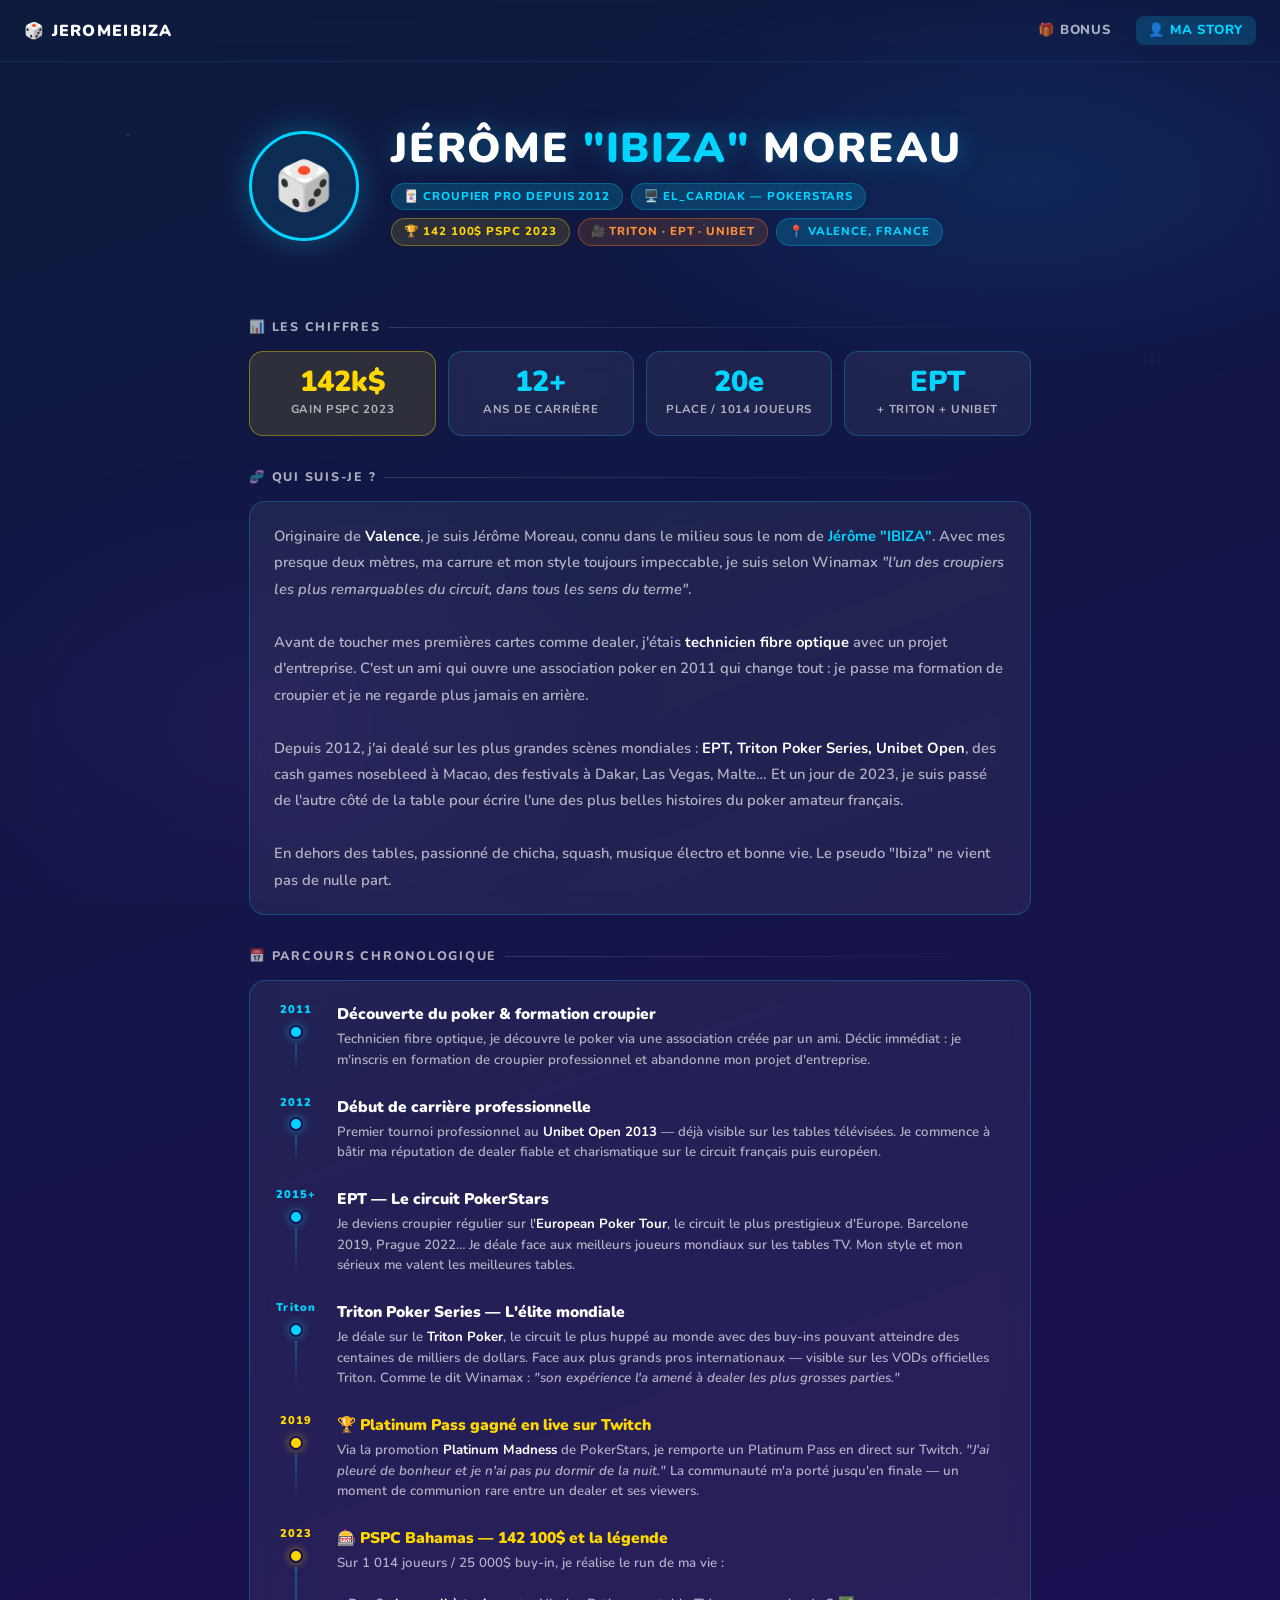
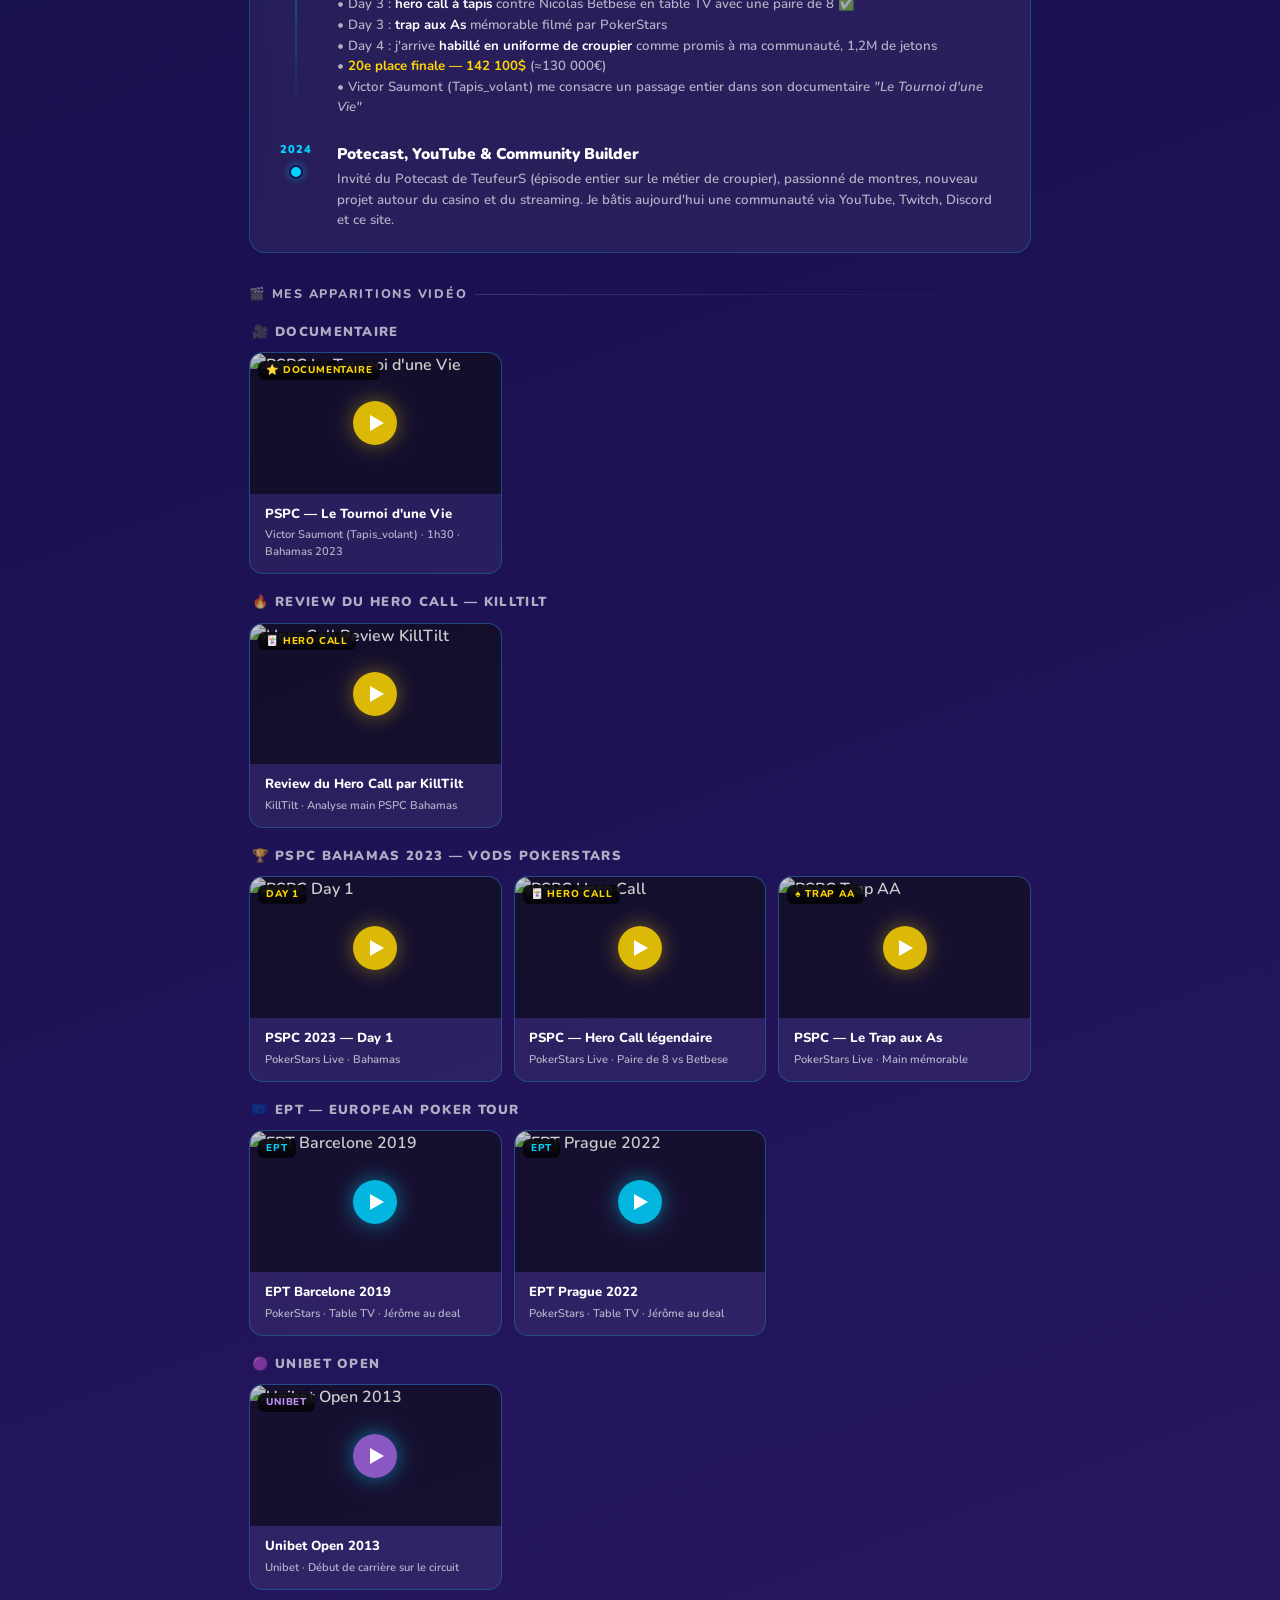
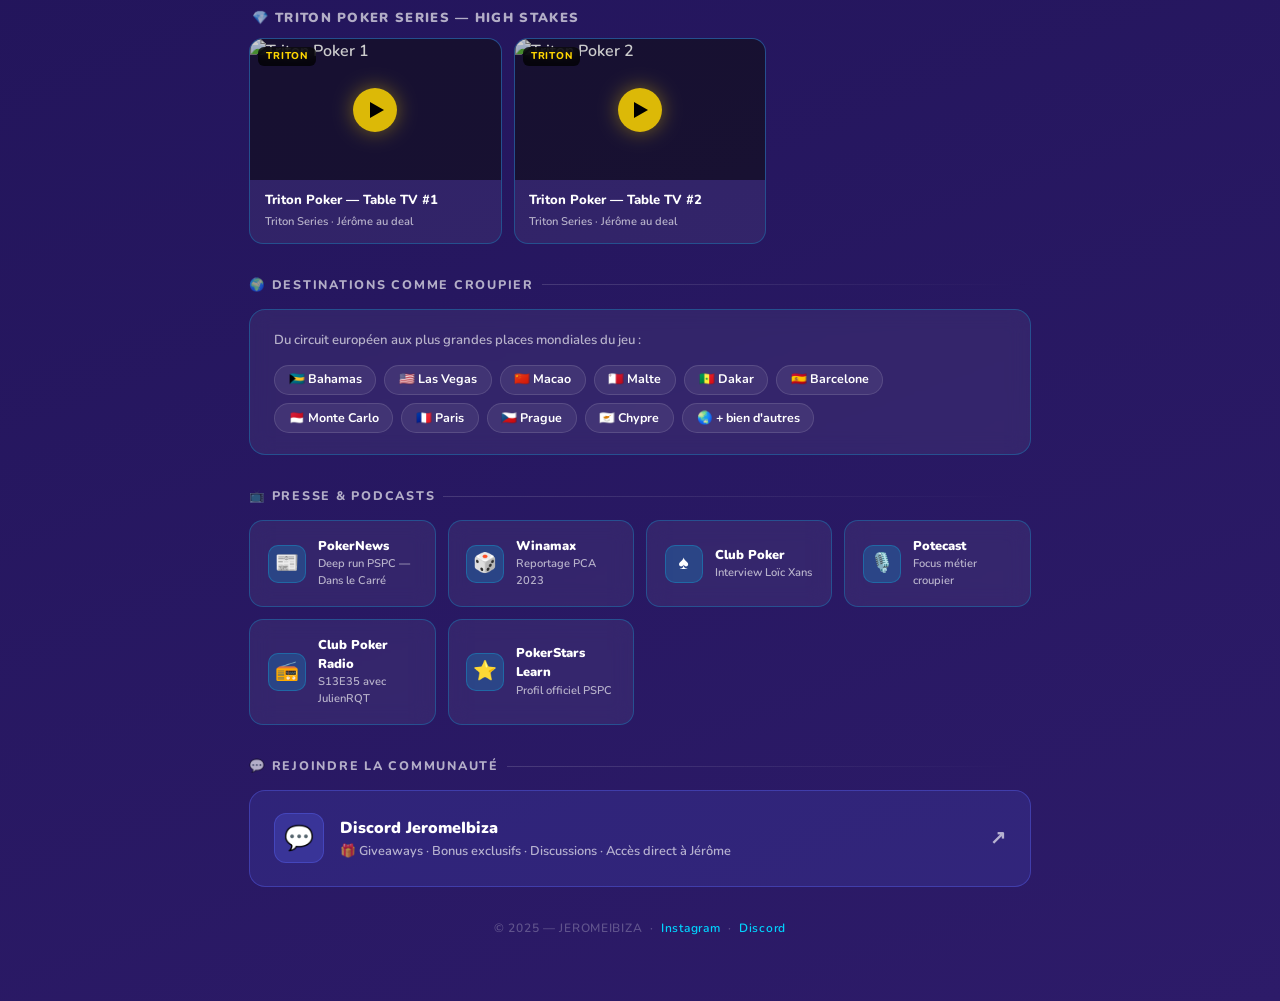
==== about.html @ 017e9a59 "Add files via upload" ====
<!DOCTYPE html>
<html lang="fr">
<head>
<meta charset="UTF-8">
<meta name="viewport" content="width=device-width, initial-scale=1.0">
<meta name="description" content="Jérôme Ibiza — Croupier professionnel, joueur de poker, figure du circuit européen.">
<title>Jérôme IBIZA — Ma Story</title>
<link rel="preconnect" href="https://fonts.googleapis.com">
<link href="https://fonts.googleapis.com/css2?family=Nunito:wght@400;600;700;800;900&display=swap" rel="stylesheet">
<style>
  :root {
    --cyan: #00D4FF;
    --bg-top: #0D1B3E;
    --bg-mid: #1A1050;
    --bg-bot: #2D1B69;
    --card-bg: rgba(255,255,255,0.06);
    --card-border: rgba(0,212,255,0.25);
    --card-hover: rgba(255,255,255,0.1);
    --text: #FFFFFF;
    --text-muted: rgba(255,255,255,0.65);
    --btn-cyan: #00C8F0;
    --badge-bg: rgba(0,212,255,0.18);
    --gold: #FFD700;
    --gold-dim: rgba(255,215,0,0.12);
    --orange: rgba(249,115,22,0.15);
    --orange-border: rgba(249,115,22,0.4);
    --orange-text: #FB923C;
  }

  * { margin: 0; padding: 0; box-sizing: border-box; }
  html { scroll-behavior: smooth; }

  body {
    background: linear-gradient(160deg, var(--bg-top) 0%, var(--bg-mid) 40%, var(--bg-bot) 100%);
    min-height: 100vh;
    color: var(--text);
    font-family: 'Nunito', sans-serif;
    font-weight: 600;
    line-height: 1.5;
    overflow-x: hidden;
  }

  body::before {
    content: '';
    position: fixed; inset: 0;
    background-image:
      radial-gradient(1px 1px at 10% 15%, rgba(255,255,255,0.5) 0%, transparent 100%),
      radial-gradient(1px 1px at 30% 60%, rgba(255,255,255,0.3) 0%, transparent 100%),
      radial-gradient(1px 1px at 55% 25%, rgba(255,255,255,0.4) 0%, transparent 100%),
      radial-gradient(1px 1px at 75% 80%, rgba(255,255,255,0.3) 0%, transparent 100%),
      radial-gradient(1px 1px at 90% 40%, rgba(255,255,255,0.5) 0%, transparent 100%);
    pointer-events: none; z-index: 0;
  }

  body::after {
    content: '';
    position: fixed; inset: 0;
    background:
      radial-gradient(ellipse 60% 40% at 80% 20%, rgba(0,150,255,0.12) 0%, transparent 60%),
      radial-gradient(ellipse 50% 50% at 20% 80%, rgba(120,60,200,0.1) 0%, transparent 60%);
    pointer-events: none; z-index: 0;
  }

  /* NAV */
  .nav {
    position: relative; z-index: 10;
    display: flex; align-items: center; justify-content: space-between;
    padding: 1rem 1.5rem;
    border-bottom: 1px solid rgba(0,212,255,0.1);
    backdrop-filter: blur(10px);
  }
  .nav-logo { font-size:1rem; font-weight:900; letter-spacing:0.08em; color:#fff; text-decoration:none; text-transform:uppercase; }
  .nav-links { display:flex; gap:0.75rem; }
  .nav-link { font-size:0.82rem; font-weight:800; color:var(--text-muted); text-decoration:none; letter-spacing:0.06em; text-transform:uppercase; padding:0.3rem 0.8rem; border-radius:8px; transition:color 0.2s, background 0.2s; }
  .nav-link:hover, .nav-link.active { color:var(--cyan); background:var(--badge-bg); }

  .wrap {
    position: relative; z-index: 1;
    max-width: 820px; margin: 0 auto;
    padding: 2rem 1.2rem 4rem;
  }

  /* HERO */
  .hero {
    display: flex; align-items: center; gap: 2rem;
    padding: 2rem 0 2.5rem;
    animation: fadeDown 0.7s ease both;
  }
  @media (max-width: 560px) { .hero { flex-direction: column; text-align: center; } }

  .hero-avatar {
    width: 110px; height: 110px; border-radius: 50%;
    border: 3px solid var(--cyan);
    background: rgba(0,212,255,0.1);
    box-shadow: 0 0 32px rgba(0,212,255,0.3);
    display: flex; align-items: center; justify-content: center;
    font-size: 3rem; flex-shrink: 0; overflow: hidden;
  }
  .hero-avatar img { width:100%; height:100%; object-fit:cover; border-radius:50%; }
  .hero-name { font-size: clamp(1.8rem, 5vw, 2.6rem); font-weight:900; letter-spacing:0.04em; text-transform:uppercase; color:#fff; text-shadow:0 0 24px rgba(0,212,255,0.35); line-height:1.1; }
  .hero-name span { color: var(--cyan); }
  .hero-tags { display:flex; flex-wrap:wrap; gap:0.5rem; margin-top:0.7rem; }
  @media (max-width: 560px) { .hero-tags { justify-content: center; } }

  .tag { background:var(--badge-bg); border:1px solid var(--card-border); border-radius:999px; padding:0.25rem 0.75rem; font-size:0.72rem; font-weight:800; color:var(--cyan); letter-spacing:0.08em; text-transform:uppercase; }
  .tag.gold { background:var(--gold-dim); border-color:rgba(255,215,0,0.35); color:var(--gold); }
  .tag.orange { background:var(--orange); border-color:var(--orange-border); color:var(--orange-text); }

  /* SECTION LABEL */
  .section-label {
    display: flex; align-items: center; gap: 0.5rem;
    font-size:0.78rem; font-weight:800; letter-spacing:0.14em; text-transform:uppercase;
    color:var(--text-muted); margin: 2rem 0 0.9rem;
  }
  .section-label::after { content:''; flex:1; height:1px; background:linear-gradient(90deg, rgba(255,255,255,0.15), transparent); }

  /* CARD */
  .card {
    background: var(--card-bg); border: 1px solid var(--card-border); border-radius: 16px;
    padding: 1.3rem 1.5rem; margin-bottom: 0.75rem;
    backdrop-filter: blur(10px); position: relative; overflow: hidden;
    animation: fadeUp 0.5s ease both;
  }
  .card.gold-card { background:var(--gold-dim); border-color:rgba(255,215,0,0.4); box-shadow:0 0 40px rgba(255,215,0,0.06); }
  .card.gold-card::before { content:''; position:absolute; top:0; left:0; right:0; height:2px; background:linear-gradient(90deg, transparent, var(--gold), transparent); }

  /* STAT GRID */
  .stat-grid { display:grid; grid-template-columns:repeat(auto-fit, minmax(140px, 1fr)); gap:0.75rem; margin-bottom:0.75rem; }
  .stat-box { background:var(--card-bg); border:1px solid var(--card-border); border-radius:14px; padding:1rem; text-align:center; backdrop-filter:blur(10px); animation:fadeUp 0.5s ease both; }
  .stat-box.gold { background:var(--gold-dim); border-color:rgba(255,215,0,0.4); }
  .stat-num { font-size:1.8rem; font-weight:900; color:var(--cyan); line-height:1; margin-bottom:0.3rem; }
  .stat-box.gold .stat-num { color:var(--gold); }
  .stat-label { font-size:0.72rem; color:var(--text-muted); font-weight:700; letter-spacing:0.06em; text-transform:uppercase; }

  /* TIMELINE */
  .timeline { display:flex; flex-direction:column; gap:0; }
  .tl-item { display:flex; gap:1.2rem; padding-bottom:1.5rem; position:relative; }
  .tl-item:last-child { padding-bottom:0; }
  .tl-left { display:flex; flex-direction:column; align-items:center; width:44px; flex-shrink:0; }
  .tl-dot { width:14px; height:14px; border-radius:50%; background:var(--cyan); border:2px solid var(--bg-mid); box-shadow:0 0 8px rgba(0,212,255,0.5); flex-shrink:0; margin-top:4px; }
  .tl-dot.gold { background:var(--gold); box-shadow:0 0 8px rgba(255,215,0,0.5); }
  .tl-line { flex:1; width:2px; background:linear-gradient(to bottom, rgba(0,212,255,0.3), transparent); margin-top:4px; }
  .tl-year { font-size:0.7rem; font-weight:900; color:var(--cyan); letter-spacing:0.1em; white-space:nowrap; margin-bottom:2px; text-align:center; width:44px; }
  .tl-year.gold { color:var(--gold); }
  .tl-content { flex:1; }
  .tl-title { font-size:0.97rem; font-weight:900; color:#fff; margin-bottom:0.25rem; }
  .tl-desc { font-size:0.83rem; color:var(--text-muted); font-weight:600; line-height:1.55; }

  /* VIDEO GRID */
  .video-section { margin-bottom: 2rem; }

  .video-category-title {
    font-size: 0.82rem; font-weight: 900; color: var(--text-muted);
    letter-spacing: 0.1em; text-transform: uppercase;
    margin: 1.2rem 0 0.6rem; padding-left: 0.2rem;
  }

  .video-grid { display:grid; grid-template-columns: repeat(auto-fill, minmax(240px, 1fr)); gap:0.75rem; }

  .video-card {
    background: var(--card-bg); border: 1px solid var(--card-border); border-radius: 14px;
    overflow: hidden; text-decoration: none; color: inherit;
    transition: transform 0.15s, box-shadow 0.2s, background 0.2s;
    display: block;
  }
  .video-card:hover { transform:translateY(-3px); box-shadow:0 8px 28px rgba(0,0,0,0.35); background:var(--card-hover); }

  .video-thumb {
    width: 100%; aspect-ratio: 16/9;
    background: rgba(0,0,0,0.4);
    position: relative; overflow: hidden;
  }
  .video-thumb img { width:100%; height:100%; object-fit:cover; display:block; transition: opacity 0.2s; }
  .video-card:hover .video-thumb img { opacity: 0.85; }

  .play-overlay {
    position: absolute; inset: 0;
    display: flex; align-items: center; justify-content: center;
    background: rgba(0,0,0,0.2);
    transition: background 0.2s;
  }
  .video-card:hover .play-overlay { background: rgba(0,0,0,0.1); }

  .play-btn {
    width: 44px; height: 44px; border-radius: 50%;
    background: rgba(0,212,255,0.85);
    display: flex; align-items: center; justify-content: center;
    box-shadow: 0 0 20px rgba(0,212,255,0.5);
    transition: transform 0.15s, background 0.2s;
  }
  .play-btn.gold-play { background: rgba(255,215,0,0.85); box-shadow: 0 0 20px rgba(255,215,0,0.4); }
  .video-card:hover .play-btn { transform: scale(1.1); }

  .play-triangle {
    width: 0; height: 0;
    border-top: 8px solid transparent;
    border-bottom: 8px solid transparent;
    border-left: 14px solid #fff;
    margin-left: 3px;
  }

  .video-badge {
    position: absolute; top: 8px; left: 8px;
    background: rgba(0,0,0,0.75); border-radius: 6px;
    padding: 2px 8px; font-size: 0.62rem; font-weight: 800;
    letter-spacing: 0.08em; text-transform: uppercase; color: var(--cyan);
    backdrop-filter: blur(4px);
  }
  .video-badge.gold { color: var(--gold); }
  .video-badge.orange { color: var(--orange-text); }

  .video-info { padding: 0.75rem 0.9rem; }
  .video-title { font-size: 0.82rem; font-weight: 800; color: #fff; line-height: 1.35; margin-bottom: 0.25rem; }
  .video-meta { font-size: 0.7rem; color: var(--text-muted); font-weight: 600; }

  /* DESTINATIONS */
  .destinations { display:flex; flex-wrap:wrap; gap:0.5rem; }
  .dest-pill { background:rgba(255,255,255,0.07); border:1px solid rgba(255,255,255,0.12); border-radius:999px; padding:0.3rem 0.85rem; font-size:0.78rem; font-weight:700; color:#fff; }

  /* MEDIA LINKS */
  .media-grid { display:grid; grid-template-columns:repeat(auto-fit, minmax(180px, 1fr)); gap:0.75rem; }
  .media-card { background:var(--card-bg); border:1px solid var(--card-border); border-radius:14px; padding:1rem 1.1rem; text-decoration:none; color:inherit; display:flex; align-items:center; gap:0.75rem; transition:background 0.2s, transform 0.15s; backdrop-filter:blur(10px); }
  .media-card:hover { background:var(--card-hover); transform:translateY(-2px); }
  .media-icon { width:38px; height:38px; border-radius:10px; background:var(--badge-bg); border:1px solid var(--card-border); display:flex; align-items:center; justify-content:center; font-size:1.2rem; flex-shrink:0; }
  .media-label { font-size:0.8rem; font-weight:900; color:#fff; }
  .media-sub { font-size:0.7rem; color:var(--text-muted); font-weight:600; }

  /* DISCORD CTA */
  .cta-discord { background:rgba(88,101,242,0.15); border:1px solid rgba(88,101,242,0.4); border-radius:16px; padding:1.4rem 1.5rem; display:flex; align-items:center; gap:1rem; text-decoration:none; color:inherit; transition:background 0.2s, transform 0.15s; margin-bottom:0.75rem; }
  .cta-discord:hover { background:rgba(88,101,242,0.22); transform:translateY(-2px); }
  .disc-icon { width:50px; height:50px; background:rgba(88,101,242,0.25); border:1px solid rgba(88,101,242,0.4); border-radius:12px; display:flex; align-items:center; justify-content:center; font-size:1.5rem; flex-shrink:0; }
  .disc-title { font-size:1rem; font-weight:900; color:#fff; margin-bottom:2px; }
  .disc-sub { font-size:0.8rem; color:var(--text-muted); font-weight:600; }
  .arrow { margin-left:auto; color:var(--text-muted); font-size:1.2rem; }

  .footer { text-align:center; margin-top:2rem; font-size:0.75rem; color:rgba(255,255,255,0.25); font-weight:600; letter-spacing:0.06em; }
  .footer a { color:var(--cyan); text-decoration:none; }

  @keyframes fadeDown { from { opacity:0; transform:translateY(-16px); } to { opacity:1; transform:translateY(0); } }
  @keyframes fadeUp { from { opacity:0; transform:translateY(16px); } to { opacity:1; transform:translateY(0); } }
</style>
</head>
<body>

<nav class="nav">
  <a href="index.html" class="nav-logo">🎲 JeromeIbiza</a>
  <div class="nav-links">
    <a href="index.html" class="nav-link">🎁 Bonus</a>
    <a href="about.html" class="nav-link active">👤 Ma Story</a>
  </div>
</nav>

<div class="wrap">

  <!-- HERO -->
  <div class="hero">
    <div class="hero-avatar">🎲</div>
    <div>
      <div class="hero-name">Jérôme <span>"IBIZA"</span> Moreau</div>
      <div class="hero-tags">
        <span class="tag">🃏 Croupier pro depuis 2012</span>
        <span class="tag">🖥️ El_cardiaK — PokerStars</span>
        <span class="tag gold">🏆 142 100$ PSPC 2023</span>
        <span class="tag orange">🎥 Triton · EPT · Unibet</span>
        <span class="tag">📍 Valence, France</span>
      </div>
    </div>
  </div>

  <!-- STATS -->
  <div class="section-label">📊 Les chiffres</div>
  <div class="stat-grid">
    <div class="stat-box gold">
      <div class="stat-num">142k$</div>
      <div class="stat-label">Gain PSPC 2023</div>
    </div>
    <div class="stat-box">
      <div class="stat-num">12+</div>
      <div class="stat-label">Ans de carrière</div>
    </div>
    <div class="stat-box">
      <div class="stat-num">20e</div>
      <div class="stat-label">Place / 1014 joueurs</div>
    </div>
    <div class="stat-box">
      <div class="stat-num">EPT</div>
      <div class="stat-label">+ Triton + Unibet</div>
    </div>
  </div>

  <!-- BIO -->
  <div class="section-label">🧬 Qui suis-je ?</div>
  <div class="card">
    <p style="font-size:0.92rem; color:var(--text-muted); line-height:1.8;">
      Originaire de <strong style="color:#fff">Valence</strong>, je suis Jérôme Moreau, connu dans le milieu sous le nom de <strong style="color:var(--cyan)">Jérôme "IBIZA"</strong>. Avec mes presque deux mètres, ma carrure et mon style toujours impeccable, je suis selon Winamax <em>"l'un des croupiers les plus remarquables du circuit, dans tous les sens du terme"</em>.
      <br><br>
      Avant de toucher mes premières cartes comme dealer, j'étais <strong style="color:#fff">technicien fibre optique</strong> avec un projet d'entreprise. C'est un ami qui ouvre une association poker en 2011 qui change tout : je passe ma formation de croupier et je ne regarde plus jamais en arrière.
      <br><br>
      Depuis 2012, j'ai dealé sur les plus grandes scènes mondiales : <strong style="color:#fff">EPT, Triton Poker Series, Unibet Open</strong>, des cash games nosebleed à Macao, des festivals à Dakar, Las Vegas, Malte… Et un jour de 2023, je suis passé de l'autre côté de la table pour écrire l'une des plus belles histoires du poker amateur français.
      <br><br>
      En dehors des tables, passionné de chicha, squash, musique électro et bonne vie. Le pseudo "Ibiza" ne vient pas de nulle part.
    </p>
  </div>

  <!-- TIMELINE -->
  <div class="section-label">📅 Parcours chronologique</div>
  <div class="card">
    <div class="timeline">

      <div class="tl-item">
        <div class="tl-left"><div class="tl-year">2011</div><div class="tl-dot"></div><div class="tl-line"></div></div>
        <div class="tl-content">
          <div class="tl-title">Découverte du poker & formation croupier</div>
          <div class="tl-desc">Technicien fibre optique, je découvre le poker via une association créée par un ami. Déclic immédiat : je m'inscris en formation de croupier professionnel et abandonne mon projet d'entreprise.</div>
        </div>
      </div>

      <div class="tl-item">
        <div class="tl-left"><div class="tl-year">2012</div><div class="tl-dot"></div><div class="tl-line"></div></div>
        <div class="tl-content">
          <div class="tl-title">Début de carrière professionnelle</div>
          <div class="tl-desc">Premier tournoi professionnel au <strong style="color:#fff">Unibet Open 2013</strong> — déjà visible sur les tables télévisées. Je commence à bâtir ma réputation de dealer fiable et charismatique sur le circuit français puis européen.</div>
        </div>
      </div>

      <div class="tl-item">
        <div class="tl-left"><div class="tl-year">2015+</div><div class="tl-dot"></div><div class="tl-line"></div></div>
        <div class="tl-content">
          <div class="tl-title">EPT — Le circuit PokerStars</div>
          <div class="tl-desc">Je deviens croupier régulier sur l'<strong style="color:#fff">European Poker Tour</strong>, le circuit le plus prestigieux d'Europe. Barcelone 2019, Prague 2022… Je déale face aux meilleurs joueurs mondiaux sur les tables TV. Mon style et mon sérieux me valent les meilleures tables.</div>
        </div>
      </div>

      <div class="tl-item">
        <div class="tl-left"><div class="tl-year">Triton</div><div class="tl-dot"></div><div class="tl-line"></div></div>
        <div class="tl-content">
          <div class="tl-title">Triton Poker Series — L'élite mondiale</div>
          <div class="tl-desc">Je déale sur le <strong style="color:#fff">Triton Poker</strong>, le circuit le plus huppé au monde avec des buy-ins pouvant atteindre des centaines de milliers de dollars. Face aux plus grands pros internationaux — visible sur les VODs officielles Triton. Comme le dit Winamax : <em>"son expérience l'a amené à dealer les plus grosses parties."</em></div>
        </div>
      </div>

      <div class="tl-item">
        <div class="tl-left"><div class="tl-year gold">2019</div><div class="tl-dot gold"></div><div class="tl-line"></div></div>
        <div class="tl-content">
          <div class="tl-title" style="color:var(--gold)">🏆 Platinum Pass gagné en live sur Twitch</div>
          <div class="tl-desc">Via la promotion <strong style="color:#fff">Platinum Madness</strong> de PokerStars, je remporte un Platinum Pass en direct sur Twitch. <em>"J'ai pleuré de bonheur et je n'ai pas pu dormir de la nuit."</em> La communauté m'a porté jusqu'en finale — un moment de communion rare entre un dealer et ses viewers.</div>
        </div>
      </div>

      <div class="tl-item">
        <div class="tl-left"><div class="tl-year gold">2023</div><div class="tl-dot gold"></div><div class="tl-line"></div></div>
        <div class="tl-content">
          <div class="tl-title" style="color:var(--gold)">🎰 PSPC Bahamas — 142 100$ et la légende</div>
          <div class="tl-desc">
            Sur 1 014 joueurs / 25 000$ buy-in, je réalise le run de ma vie :<br><br>
            • Day 3 : <strong style="color:#fff">hero call à tapis</strong> contre Nicolas Betbese en table TV avec une paire de 8 ✅<br>
            • Day 3 : <strong style="color:#fff">trap aux As</strong> mémorable filmé par PokerStars<br>
            • Day 4 : j'arrive <strong style="color:#fff">habillé en uniforme de croupier</strong> comme promis à ma communauté, 1,2M de jetons<br>
            • <strong style="color:var(--gold)">20e place finale — 142 100$</strong> (≈130 000€)<br>
            • Victor Saumont (Tapis_volant) me consacre un passage entier dans son documentaire <em>"Le Tournoi d'une Vie"</em>
          </div>
        </div>
      </div>

      <div class="tl-item">
        <div class="tl-left"><div class="tl-year">2024</div><div class="tl-dot"></div></div>
        <div class="tl-content">
          <div class="tl-title">Potecast, YouTube & Community Builder</div>
          <div class="tl-desc">Invité du Potecast de TeufeurS (épisode entier sur le métier de croupier), passionné de montres, nouveau projet autour du casino et du streaming. Je bâtis aujourd'hui une communauté via YouTube, Twitch, Discord et ce site.</div>
        </div>
      </div>

    </div>
  </div>

  <!-- VIDEOS -->
  <div class="section-label">🎬 Mes apparitions vidéo</div>

  <div class="video-section">

    <!-- DOCUMENTAIRE -->
    <div class="video-category-title">🎥 Documentaire</div>
    <div class="video-grid">
      <a href="https://www.youtube.com/watch?v=EaQeAL9YSe8" target="_blank" class="video-card">
        <div class="video-thumb">
          <img src="https://img.youtube.com/vi/EaQeAL9YSe8/mqdefault.jpg" alt="PSPC Le Tournoi d'une Vie" loading="lazy">
          <div class="play-overlay"><div class="play-btn gold-play"><div class="play-triangle"></div></div></div>
          <div class="video-badge gold">⭐ DOCUMENTAIRE</div>
        </div>
        <div class="video-info">
          <div class="video-title">PSPC — Le Tournoi d'une Vie</div>
          <div class="video-meta">Victor Saumont (Tapis_volant) · 1h30 · Bahamas 2023</div>
        </div>
      </a>
    </div>

    <!-- HERO CALL REVIEW -->
    <div class="video-category-title">🔥 Review du Hero Call — KillTilt</div>
    <div class="video-grid">
      <a href="https://www.youtube.com/watch?v=P6VC-1thk7M" target="_blank" class="video-card">
        <div class="video-thumb">
          <img src="https://img.youtube.com/vi/P6VC-1thk7M/mqdefault.jpg" alt="Hero Call Review KillTilt" loading="lazy">
          <div class="play-overlay"><div class="play-btn gold-play"><div class="play-triangle"></div></div></div>
          <div class="video-badge gold">🃏 HERO CALL</div>
        </div>
        <div class="video-info">
          <div class="video-title">Review du Hero Call par KillTilt</div>
          <div class="video-meta">KillTilt · Analyse main PSPC Bahamas</div>
        </div>
      </a>
    </div>

    <!-- PSPC VODs PokerStars -->
    <div class="video-category-title">🏆 PSPC Bahamas 2023 — VODs PokerStars</div>
    <div class="video-grid">
      <a href="https://www.youtube.com/live/nTlnCx-9970?feature=share&t=33614" target="_blank" class="video-card">
        <div class="video-thumb">
          <img src="https://img.youtube.com/vi/nTlnCx-9970/mqdefault.jpg" alt="PSPC Day 1" loading="lazy">
          <div class="play-overlay"><div class="play-btn gold-play"><div class="play-triangle"></div></div></div>
          <div class="video-badge gold">DAY 1</div>
        </div>
        <div class="video-info">
          <div class="video-title">PSPC 2023 — Day 1</div>
          <div class="video-meta">PokerStars Live · Bahamas</div>
        </div>
      </a>

      <a href="https://www.youtube.com/live/CtQ72xvb_Wg?feature=share&t=7234" target="_blank" class="video-card">
        <div class="video-thumb">
          <img src="https://img.youtube.com/vi/CtQ72xvb_Wg/mqdefault.jpg" alt="PSPC Hero Call" loading="lazy">
          <div class="play-overlay"><div class="play-btn gold-play"><div class="play-triangle"></div></div></div>
          <div class="video-badge gold">🃏 HERO CALL</div>
        </div>
        <div class="video-info">
          <div class="video-title">PSPC — Hero Call légendaire</div>
          <div class="video-meta">PokerStars Live · Paire de 8 vs Betbese</div>
        </div>
      </a>

      <a href="https://www.youtube.com/live/CtQ72xvb_Wg?feature=share&t=9558" target="_blank" class="video-card">
        <div class="video-thumb">
          <img src="https://img.youtube.com/vi/CtQ72xvb_Wg/mqdefault.jpg" alt="PSPC Trap AA" loading="lazy">
          <div class="play-overlay"><div class="play-btn gold-play"><div class="play-triangle"></div></div></div>
          <div class="video-badge gold">♠️ TRAP AA</div>
        </div>
        <div class="video-info">
          <div class="video-title">PSPC — Le Trap aux As</div>
          <div class="video-meta">PokerStars Live · Main mémorable</div>
        </div>
      </a>
    </div>

    <!-- EPT VODs -->
    <div class="video-category-title">🇪🇺 EPT — European Poker Tour</div>
    <div class="video-grid">
      <a href="https://youtu.be/cotIFATjXz8?t=2484" target="_blank" class="video-card">
        <div class="video-thumb">
          <img src="https://img.youtube.com/vi/cotIFATjXz8/mqdefault.jpg" alt="EPT Barcelone 2019" loading="lazy">
          <div class="play-overlay"><div class="play-btn"><div class="play-triangle"></div></div></div>
          <div class="video-badge">EPT</div>
        </div>
        <div class="video-info">
          <div class="video-title">EPT Barcelone 2019</div>
          <div class="video-meta">PokerStars · Table TV · Jérôme au deal</div>
        </div>
      </a>

      <a href="https://www.youtube.com/live/gTddTQFAWdQ?feature=share&t=2993" target="_blank" class="video-card">
        <div class="video-thumb">
          <img src="https://img.youtube.com/vi/gTddTQFAWdQ/mqdefault.jpg" alt="EPT Prague 2022" loading="lazy">
          <div class="play-overlay"><div class="play-btn"><div class="play-triangle"></div></div></div>
          <div class="video-badge">EPT</div>
        </div>
        <div class="video-info">
          <div class="video-title">EPT Prague 2022</div>
          <div class="video-meta">PokerStars · Table TV · Jérôme au deal</div>
        </div>
      </a>
    </div>

    <!-- UNIBET -->
    <div class="video-category-title">🟣 Unibet Open</div>
    <div class="video-grid">
      <a href="https://youtu.be/dZCH1RSvWnw?t=39" target="_blank" class="video-card">
        <div class="video-thumb">
          <img src="https://img.youtube.com/vi/dZCH1RSvWnw/mqdefault.jpg" alt="Unibet Open 2013" loading="lazy">
          <div class="play-overlay"><div class="play-btn" style="background:rgba(160,100,220,0.85);"><div class="play-triangle"></div></div></div>
          <div class="video-badge" style="color:#C090FF;">UNIBET</div>
        </div>
        <div class="video-info">
          <div class="video-title">Unibet Open 2013</div>
          <div class="video-meta">Unibet · Début de carrière sur le circuit</div>
        </div>
      </a>
    </div>

    <!-- TRITON -->
    <div class="video-category-title">💎 Triton Poker Series — High Stakes</div>
    <div class="video-grid">
      <a href="https://www.youtube.com/live/IbqMsxQh6C8?feature=share&t=27307" target="_blank" class="video-card">
        <div class="video-thumb">
          <img src="https://img.youtube.com/vi/IbqMsxQh6C8/mqdefault.jpg" alt="Triton Poker 1" loading="lazy">
          <div class="play-overlay"><div class="play-btn" style="background:rgba(255,215,0,0.85);box-shadow:0 0 20px rgba(255,215,0,0.4);"><div class="play-triangle" style="border-left-color:#000;"></div></div></div>
          <div class="video-badge gold">TRITON</div>
        </div>
        <div class="video-info">
          <div class="video-title">Triton Poker — Table TV #1</div>
          <div class="video-meta">Triton Series · Jérôme au deal</div>
        </div>
      </a>

      <a href="https://www.youtube.com/live/IbqMsxQh6C8?feature=share&t=28032" target="_blank" class="video-card">
        <div class="video-thumb">
          <img src="https://img.youtube.com/vi/IbqMsxQh6C8/mqdefault.jpg" alt="Triton Poker 2" loading="lazy">
          <div class="play-overlay"><div class="play-btn" style="background:rgba(255,215,0,0.85);box-shadow:0 0 20px rgba(255,215,0,0.4);"><div class="play-triangle" style="border-left-color:#000;"></div></div></div>
          <div class="video-badge gold">TRITON</div>
        </div>
        <div class="video-info">
          <div class="video-title">Triton Poker — Table TV #2</div>
          <div class="video-meta">Triton Series · Jérôme au deal</div>
        </div>
      </a>
    </div>

  </div>

  <!-- DESTINATIONS -->
  <div class="section-label">🌍 Destinations comme croupier</div>
  <div class="card">
    <p style="font-size:0.82rem; color:var(--text-muted); margin-bottom:0.9rem;">Du circuit européen aux plus grandes places mondiales du jeu :</p>
    <div class="destinations">
      <span class="dest-pill">🇧🇸 Bahamas</span>
      <span class="dest-pill">🇺🇸 Las Vegas</span>
      <span class="dest-pill">🇨🇳 Macao</span>
      <span class="dest-pill">🇲🇹 Malte</span>
      <span class="dest-pill">🇸🇳 Dakar</span>
      <span class="dest-pill">🇪🇸 Barcelone</span>
      <span class="dest-pill">🇲🇨 Monte Carlo</span>
      <span class="dest-pill">🇫🇷 Paris</span>
      <span class="dest-pill">🇨🇿 Prague</span>
      <span class="dest-pill">🇨🇾 Chypre</span>
      <span class="dest-pill">🌏 + bien d'autres</span>
    </div>
  </div>

  <!-- MÉDIAS -->
  <div class="section-label">📺 Presse & podcasts</div>
  <div class="media-grid">
    <a href="https://fr.pokernews.com/news/2023/02/video-moreau-revient-deep-run-pspc-dans-le-carre-62826.htm" class="media-card" target="_blank">
      <div class="media-icon">📰</div>
      <div><div class="media-label">PokerNews</div><div class="media-sub">Deep run PSPC — Dans le Carré</div></div>
    </a>
    <a href="https://www.winamax.fr/reportages_pokerstars-caribbean-adventure-2023-211?post=48789" class="media-card" target="_blank">
      <div class="media-icon">🎲</div>
      <div><div class="media-label">Winamax</div><div class="media-sub">Reportage PCA 2023</div></div>
    </a>
    <a href="https://www.clubpoker.net/jerome-ibiza-moreau-bahamas-carre-loic-xans/n-17965" class="media-card" target="_blank">
      <div class="media-icon">♠️</div>
      <div><div class="media-label">Club Poker</div><div class="media-sub">Interview Loïc Xans</div></div>
    </a>
    <a href="https://www.clubpoker.net/jerome-ibiza-potecast-focus-metier-croupier/n-19026" class="media-card" target="_blank">
      <div class="media-icon">🎙️</div>
      <div><div class="media-label">Potecast</div><div class="media-sub">Focus métier croupier</div></div>
    </a>
    <a href="https://www.clubpoker.net/club-poker-radio-s13e35-avec-julienrqt-jerome-ibiza-nick-howard/n-15323" class="media-card" target="_blank">
      <div class="media-icon">📻</div>
      <div><div class="media-label">Club Poker Radio</div><div class="media-sub">S13E35 avec JulienRQT</div></div>
    </a>
    <a href="https://www.pokerstars.com/poker/learn/pspc/jerome-moreau/" class="media-card" target="_blank">
      <div class="media-icon">⭐</div>
      <div><div class="media-label">PokerStars Learn</div><div class="media-sub">Profil officiel PSPC</div></div>
    </a>
  </div>

  <!-- DISCORD -->
  <div class="section-label">💬 Rejoindre la communauté</div>
  <a href="https://discord.gg/DPXxEEev4" class="cta-discord" target="_blank">
    <div class="disc-icon">💬</div>
    <div>
      <div class="disc-title">Discord JeromeIbiza</div>
      <div class="disc-sub">🎁 Giveaways · Bonus exclusifs · Discussions · Accès direct à Jérôme</div>
    </div>
    <div class="arrow">↗</div>
  </a>

  <div class="footer">© 2025 — JEROMEIBIZA &nbsp;·&nbsp; <a href="https://www.instagram.com/jeromeibizaslots/" target="_blank">Instagram</a> &nbsp;·&nbsp; <a href="https://discord.gg/DPXxEEev4" target="_blank">Discord</a></div>

</div>
</body>
</html>
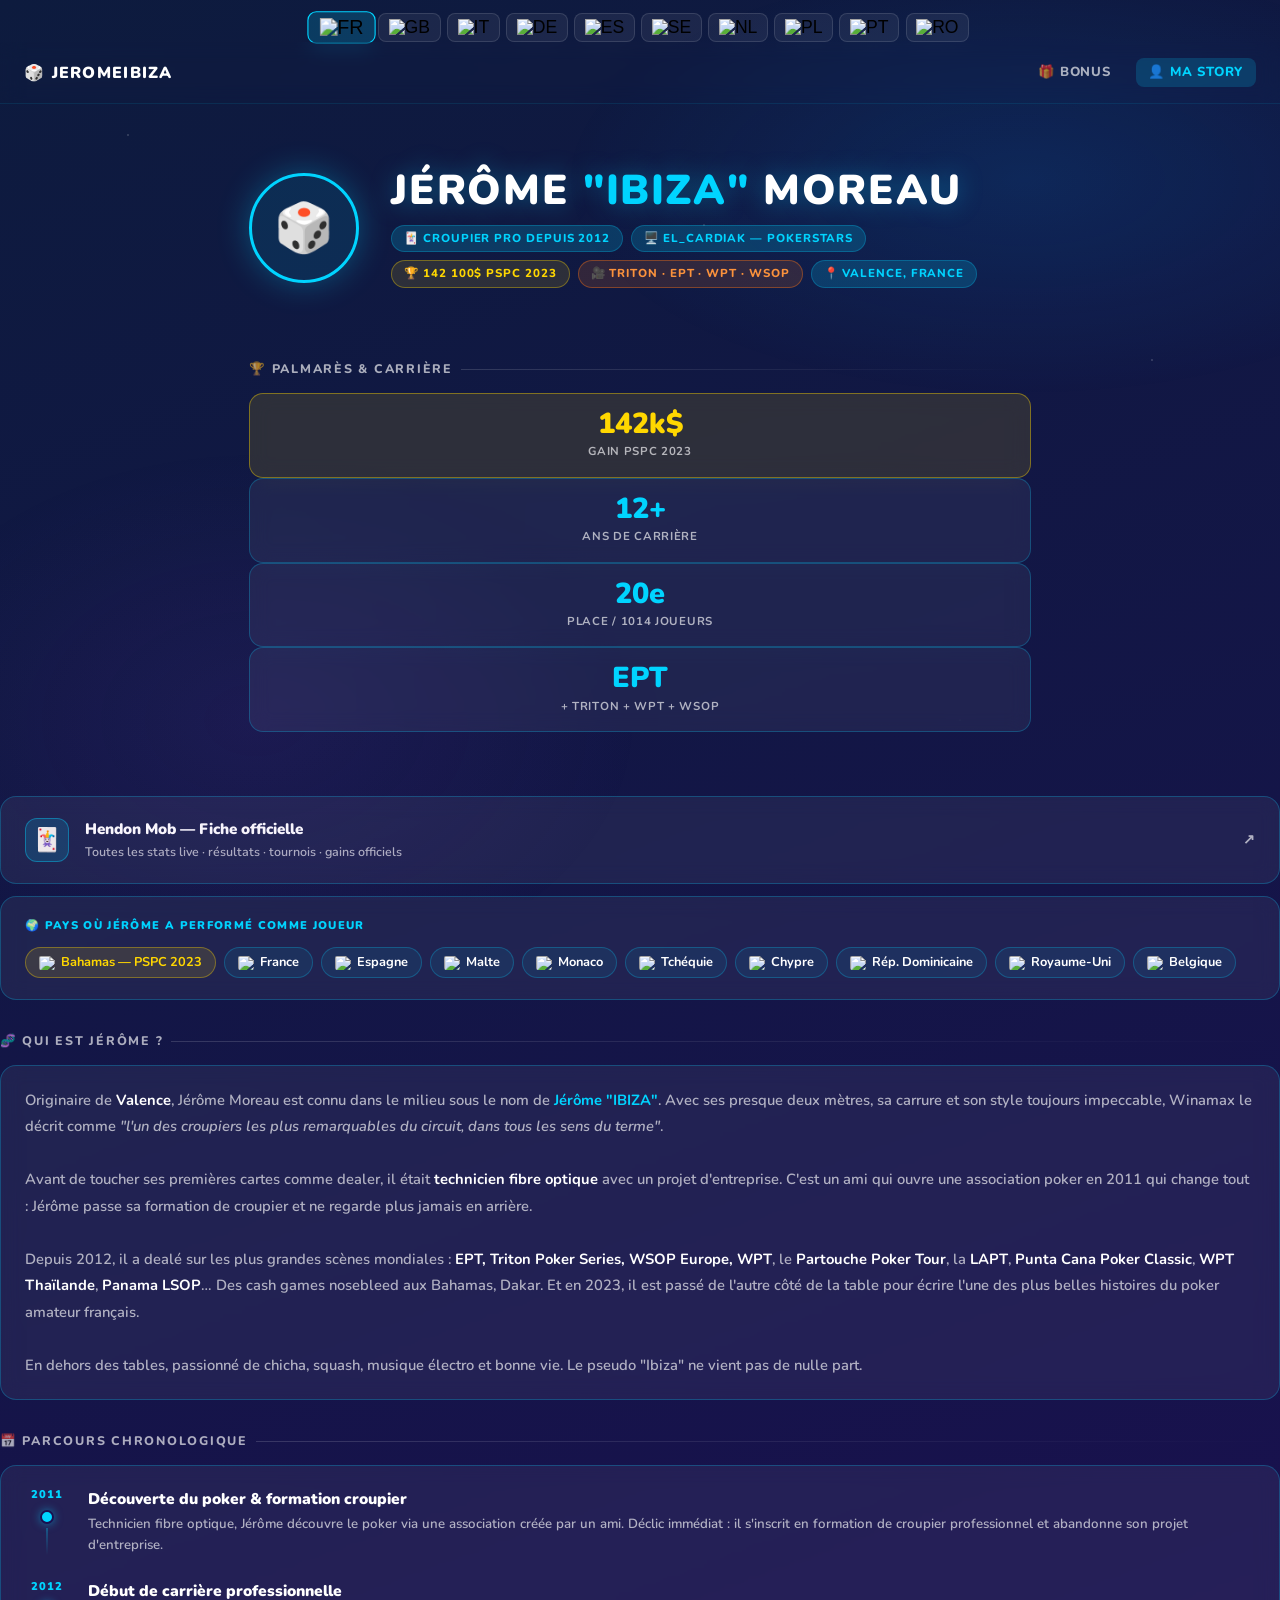
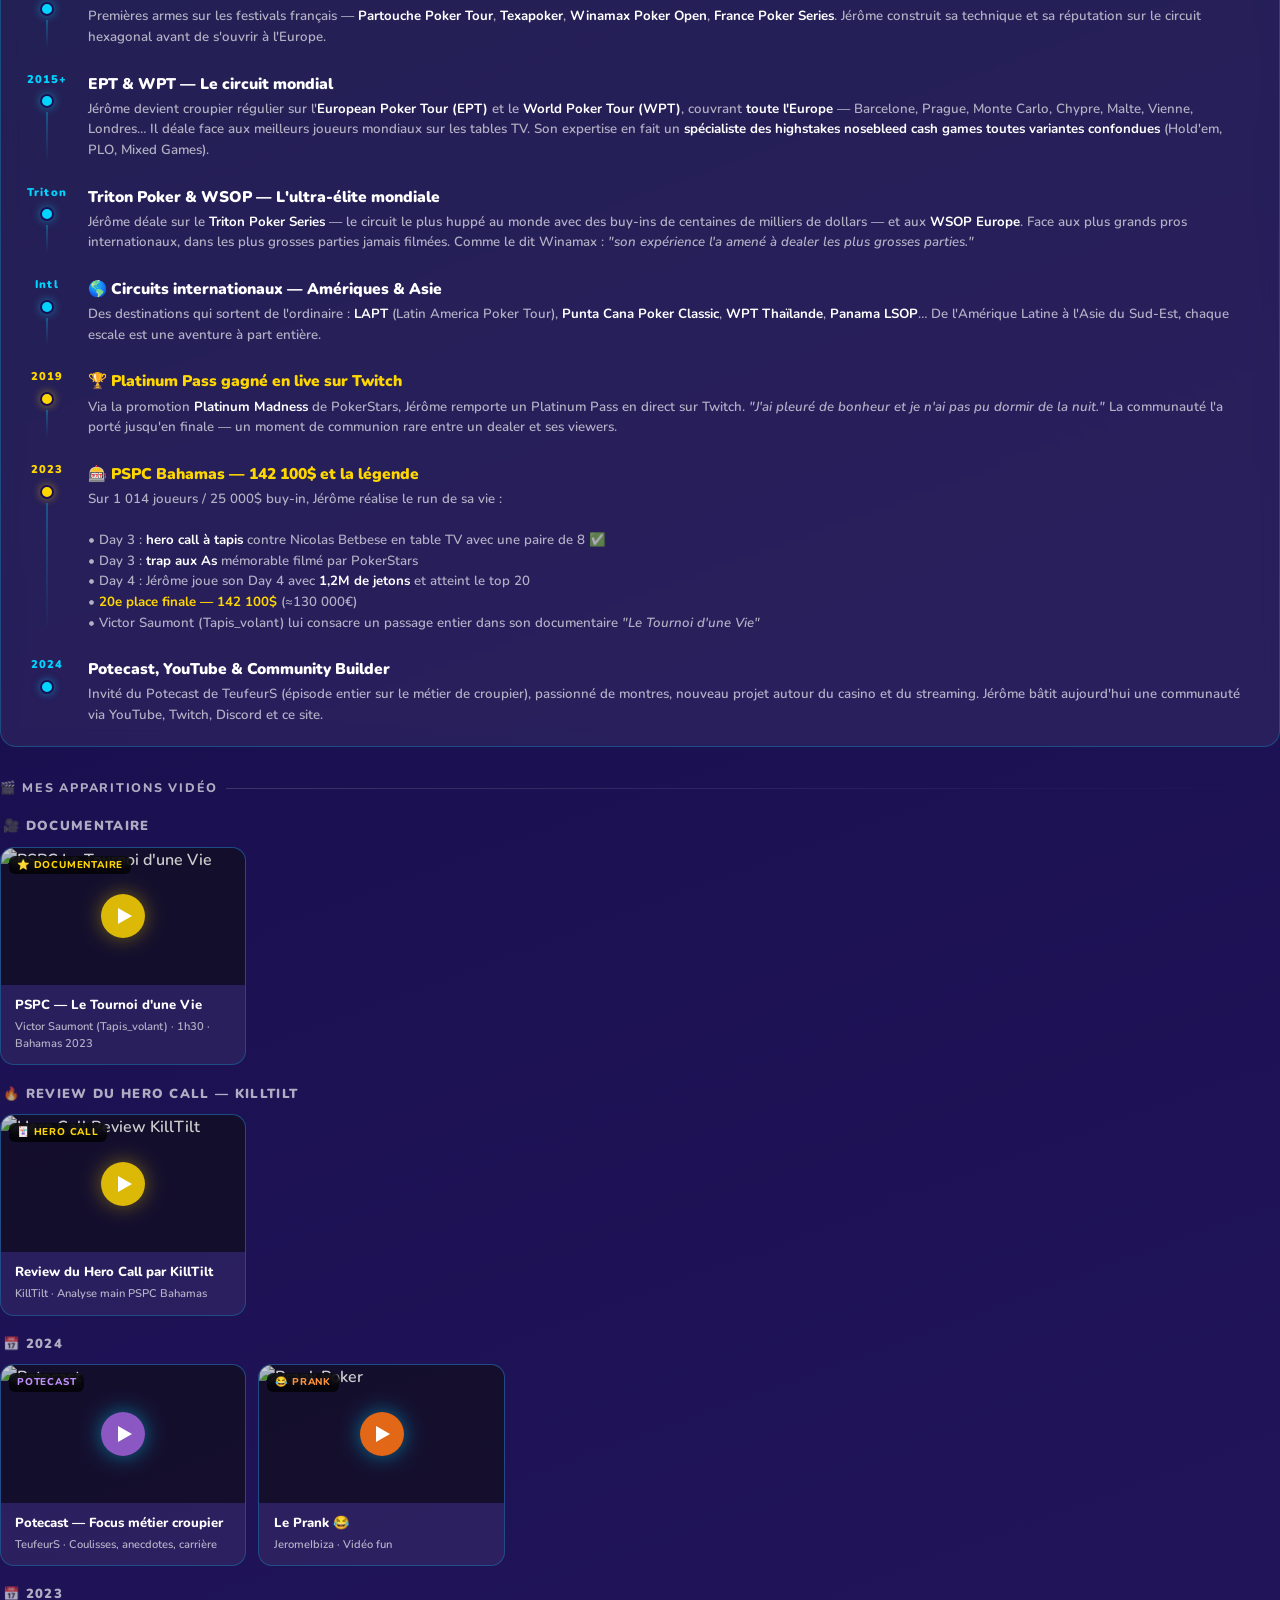
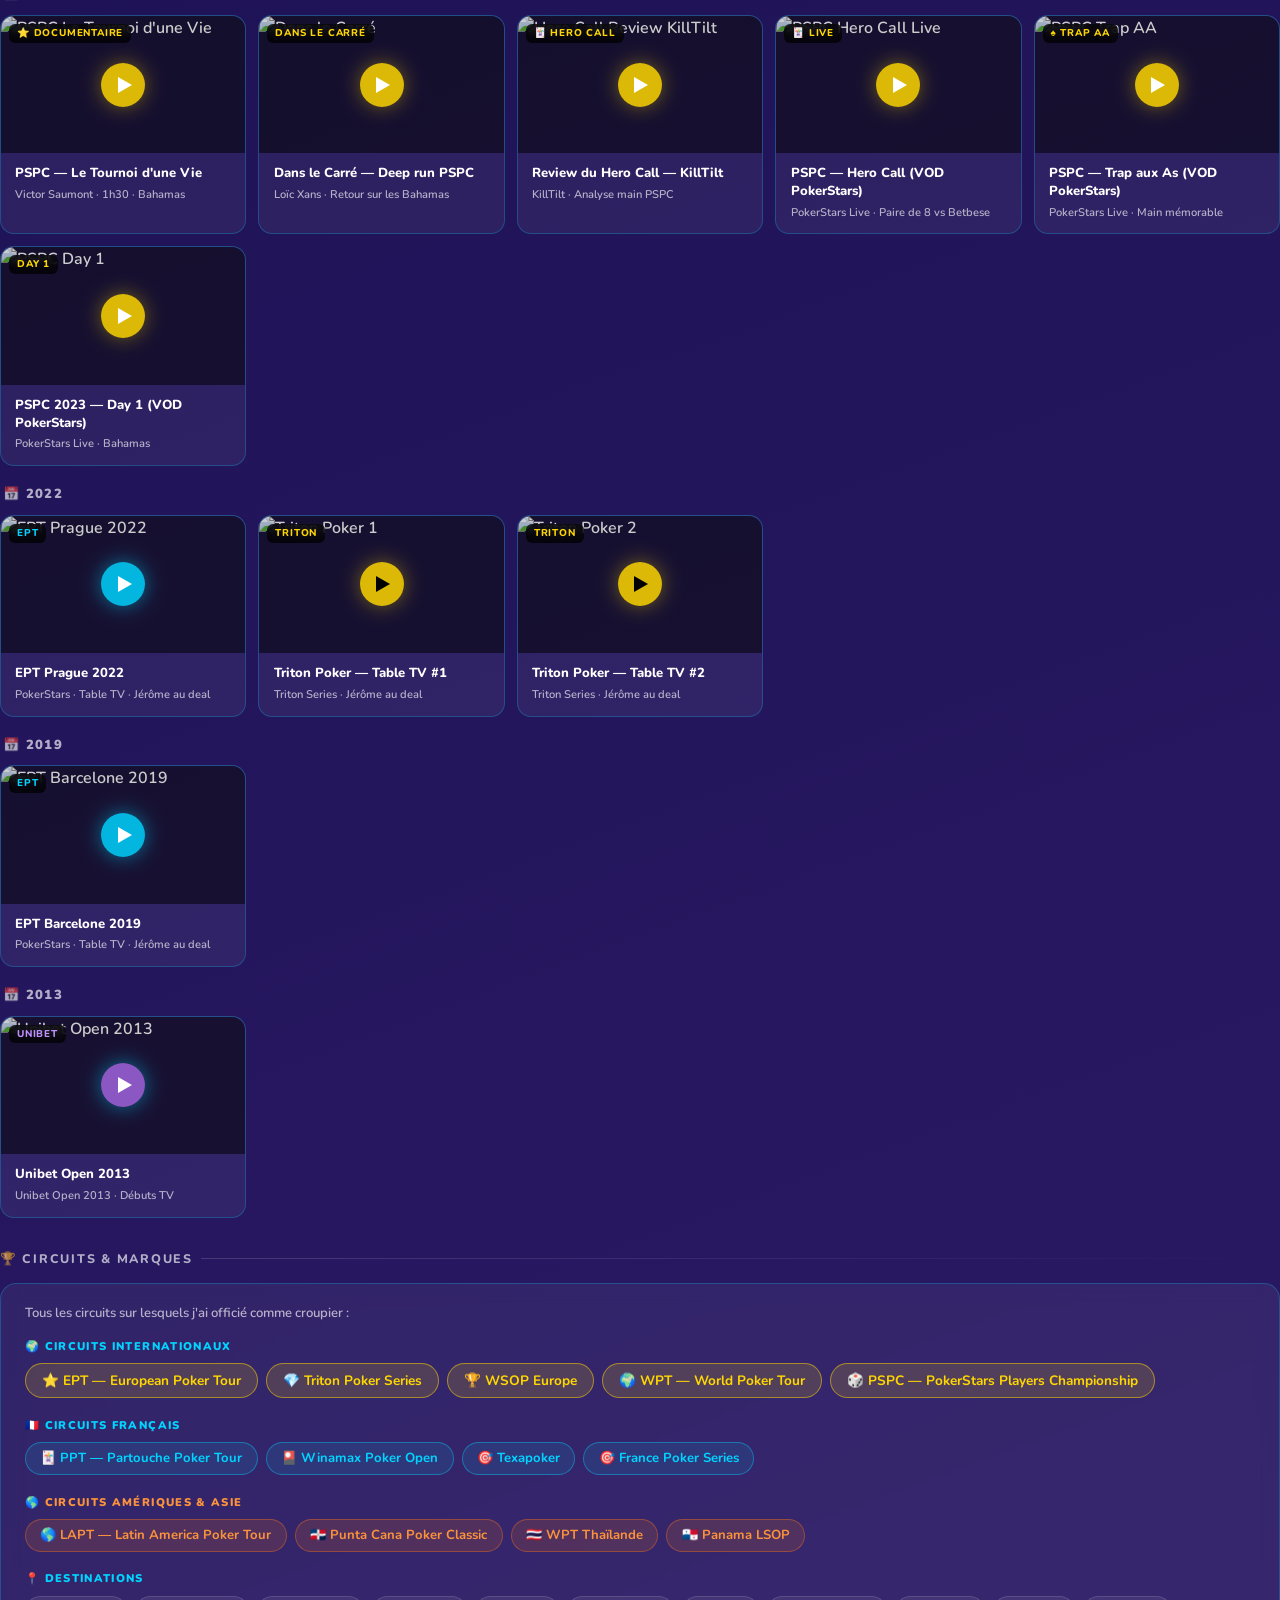
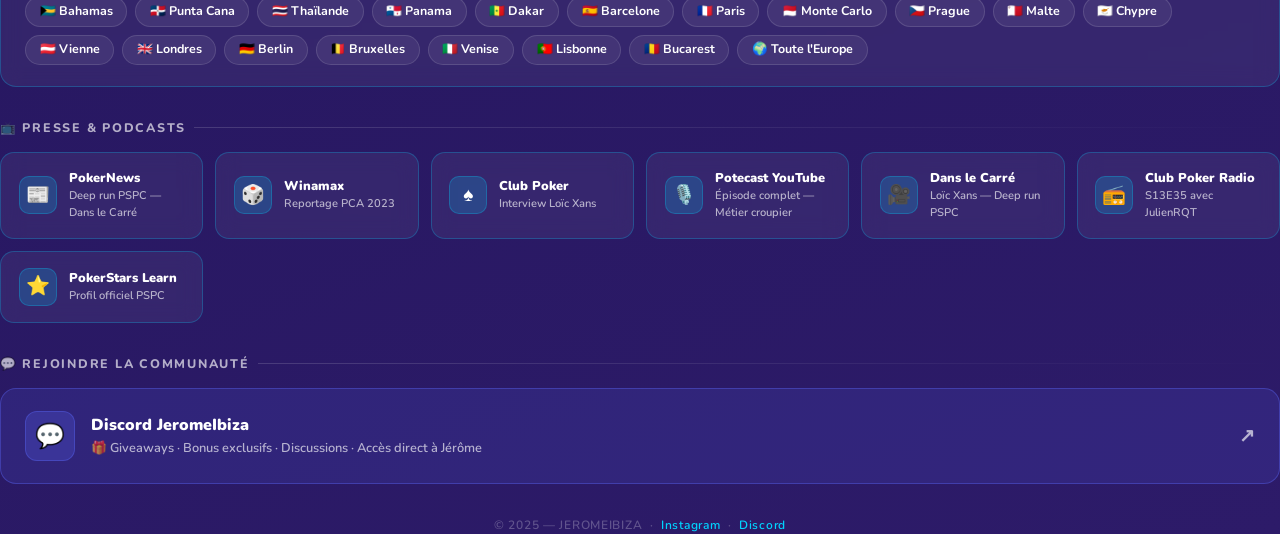
==== commit 9a98525a: "Add files via upload" ====
--- a/about.html
+++ b/about.html
@@ -238,15 +238,35 @@
 
   @keyframes fadeDown { from { opacity:0; transform:translateY(-16px); } to { opacity:1; transform:translateY(0); } }
   @keyframes fadeUp { from { opacity:0; transform:translateY(16px); } to { opacity:1; transform:translateY(0); } }
+
+  /* LANG BAR */
+  .lang-bar { position:relative; z-index:10; display:flex; justify-content:center; flex-wrap:wrap; gap:0.4rem; padding:0.8rem 1.2rem 0; background:transparent; }
+  .lang-btn { background:rgba(255,255,255,0.06); border:1px solid rgba(255,255,255,0.12); border-radius:8px; padding:0.3rem 0.6rem; font-size:1.1rem; cursor:pointer; transition:background 0.2s, border-color 0.2s, transform 0.1s; line-height:1; }
+  .lang-btn:hover { background:rgba(255,255,255,0.14); border-color:var(--cyan); }
+  .lang-btn.active { background:rgba(0,212,255,0.18); border-color:var(--cyan); transform:scale(1.12); }
 </style>
 </head>
 <body>
 
+<!-- LANG BAR -->
+<div class="lang-bar">
+  <button class="lang-btn active" onclick="setLang('fr')" title="Français"><img src="https://flagcdn.com/w40/fr.png" width="28" height="20" alt="FR"></button>
+  <button class="lang-btn" onclick="setLang('en')" title="English"><img src="https://flagcdn.com/w40/gb.png" width="28" height="20" alt="GB"></button>
+  <button class="lang-btn" onclick="setLang('it')" title="Italiano"><img src="https://flagcdn.com/w40/it.png" width="28" height="20" alt="IT"></button>
+  <button class="lang-btn" onclick="setLang('de')" title="Deutsch"><img src="https://flagcdn.com/w40/de.png" width="28" height="20" alt="DE"></button>
+  <button class="lang-btn" onclick="setLang('es')" title="Español"><img src="https://flagcdn.com/w40/es.png" width="28" height="20" alt="ES"></button>
+  <button class="lang-btn" onclick="setLang('sv')" title="Svenska"><img src="https://flagcdn.com/w40/se.png" width="28" height="20" alt="SE"></button>
+  <button class="lang-btn" onclick="setLang('nl')" title="Nederlands"><img src="https://flagcdn.com/w40/nl.png" width="28" height="20" alt="NL"></button>
+  <button class="lang-btn" onclick="setLang('pl')" title="Polski"><img src="https://flagcdn.com/w40/pl.png" width="28" height="20" alt="PL"></button>
+  <button class="lang-btn" onclick="setLang('pt')" title="Português"><img src="https://flagcdn.com/w40/pt.png" width="28" height="20" alt="PT"></button>
+  <button class="lang-btn" onclick="setLang('ro')" title="Română"><img src="https://flagcdn.com/w40/ro.png" width="28" height="20" alt="RO"></button>
+</div>
+
 <nav class="nav">
   <a href="index.html" class="nav-logo">🎲 JeromeIbiza</a>
   <div class="nav-links">
-    <a href="index.html" class="nav-link">🎁 Bonus</a>
-    <a href="about.html" class="nav-link active">👤 Ma Story</a>
+    <a href="index.html" class="nav-link" data-t="nav_bonus">🎁 Bonus</a>
+    <a href="about.html" class="nav-link active" data-t="nav_story">👤 Ma Story</a>
   </div>
 </nav>
 
@@ -258,115 +278,143 @@
     <div>
       <div class="hero-name">Jérôme <span>"IBIZA"</span> Moreau</div>
       <div class="hero-tags">
-        <span class="tag">🃏 Croupier pro depuis 2012</span>
-        <span class="tag">🖥️ El_cardiaK — PokerStars</span>
+        <span class="tag" data-t="tag_dealer">🃏 Croupier pro depuis 2012</span>
+        <span class="tag" data-t="tag_online">🖥️ El_cardiaK — PokerStars</span>
         <span class="tag gold">🏆 142 100$ PSPC 2023</span>
-        <span class="tag orange">🎥 Triton · EPT · Unibet</span>
-        <span class="tag">📍 Valence, France</span>
+        <span class="tag orange">🎥 Triton · EPT · WPT · WSOP</span>
+        <span class="tag" data-t="tag_location">📍 Valence, France</span>
       </div>
     </div>
   </div>
 
   <!-- STATS -->
-  <div class="section-label">📊 Les chiffres</div>
-  <div class="stat-grid">
+  <div class="section-label" data-t="label_stats">🏆 Palmarès & Carrière</div>
     <div class="stat-box gold">
       <div class="stat-num">142k$</div>
-      <div class="stat-label">Gain PSPC 2023</div>
+      <div class="stat-label" data-t="stat_win">Gain PSPC 2023</div>
     </div>
     <div class="stat-box">
       <div class="stat-num">12+</div>
-      <div class="stat-label">Ans de carrière</div>
+      <div class="stat-label" data-t="stat_years">Ans de carrière</div>
     </div>
     <div class="stat-box">
       <div class="stat-num">20e</div>
-      <div class="stat-label">Place / 1014 joueurs</div>
+      <div class="stat-label" data-t="stat_place">Place / 1014 joueurs</div>
     </div>
     <div class="stat-box">
       <div class="stat-num">EPT</div>
-      <div class="stat-label">+ Triton + Unibet</div>
+      <div class="stat-label" data-t="stat_circuits">+ Triton + WPT + WSOP</div>
     </div>
   </div>
 
+
+  <!-- HENDON MOB LINK -->
+  <a href="https://pokerdb.thehendonmob.com/player.php?a=r&n=380851" target="_blank" class="card" style="text-decoration:none;display:flex;align-items:center;gap:1rem;margin-bottom:0.75rem;transition:background 0.2s,transform 0.15s;" onmouseover="this.style.background='rgba(255,255,255,0.1)';this.style.transform='translateY(-2px)'" onmouseout="this.style.background='';this.style.transform=''">
+    <div style="width:44px;height:44px;border-radius:12px;background:rgba(0,212,255,0.15);border:1px solid rgba(0,212,255,0.4);display:flex;align-items:center;justify-content:center;font-size:1.4rem;flex-shrink:0;">🃏</div>
+    <div style="flex:1;">
+      <div style="font-size:0.95rem;font-weight:900;color:#fff;">Hendon Mob — Fiche officielle</div>
+      <div style="font-size:0.78rem;color:var(--text-muted);font-weight:600;margin-top:2px;">Toutes les stats live · résultats · tournois · gains officiels</div>
+    </div>
+    <div style="font-size:0.85rem;color:var(--text-muted);">↗</div>
+  </a>
+
+  <!-- PERFORMANCES FLAGS -->
+  <div class="card" style="margin-bottom:0.75rem;">
+    <p style="font-size:0.7rem;color:var(--cyan);font-weight:900;letter-spacing:0.12em;text-transform:uppercase;margin-bottom:0.8rem;">🌍 Pays où Jérôme a performé comme joueur</p>
+    <div style="display:flex;flex-wrap:wrap;gap:0.5rem;">
+      <span style="display:inline-flex;align-items:center;gap:0.4rem;background:rgba(255,215,0,0.12);border:1px solid rgba(255,215,0,0.35);border-radius:999px;padding:0.3rem 0.8rem;font-size:0.8rem;font-weight:700;color:var(--gold);"><img src="https://flagcdn.com/w20/bs.png" height="14" style="border-radius:2px"> Bahamas — PSPC 2023</span>
+      <span style="display:inline-flex;align-items:center;gap:0.4rem;background:rgba(0,212,255,0.08);border:1px solid rgba(0,212,255,0.25);border-radius:999px;padding:0.3rem 0.8rem;font-size:0.8rem;font-weight:700;color:#fff;"><img src="https://flagcdn.com/w20/fr.png" height="14" style="border-radius:2px"> France</span>
+      <span style="display:inline-flex;align-items:center;gap:0.4rem;background:rgba(0,212,255,0.08);border:1px solid rgba(0,212,255,0.25);border-radius:999px;padding:0.3rem 0.8rem;font-size:0.8rem;font-weight:700;color:#fff;"><img src="https://flagcdn.com/w20/es.png" height="14" style="border-radius:2px"> Espagne</span>
+      <span style="display:inline-flex;align-items:center;gap:0.4rem;background:rgba(0,212,255,0.08);border:1px solid rgba(0,212,255,0.25);border-radius:999px;padding:0.3rem 0.8rem;font-size:0.8rem;font-weight:700;color:#fff;"><img src="https://flagcdn.com/w20/mt.png" height="14" style="border-radius:2px"> Malte</span>
+      <span style="display:inline-flex;align-items:center;gap:0.4rem;background:rgba(0,212,255,0.08);border:1px solid rgba(0,212,255,0.25);border-radius:999px;padding:0.3rem 0.8rem;font-size:0.8rem;font-weight:700;color:#fff;"><img src="https://flagcdn.com/w20/mc.png" height="14" style="border-radius:2px"> Monaco</span>
+      <span style="display:inline-flex;align-items:center;gap:0.4rem;background:rgba(0,212,255,0.08);border:1px solid rgba(0,212,255,0.25);border-radius:999px;padding:0.3rem 0.8rem;font-size:0.8rem;font-weight:700;color:#fff;"><img src="https://flagcdn.com/w20/cz.png" height="14" style="border-radius:2px"> Tchéquie</span>
+      <span style="display:inline-flex;align-items:center;gap:0.4rem;background:rgba(0,212,255,0.08);border:1px solid rgba(0,212,255,0.25);border-radius:999px;padding:0.3rem 0.8rem;font-size:0.8rem;font-weight:700;color:#fff;"><img src="https://flagcdn.com/w20/cy.png" height="14" style="border-radius:2px"> Chypre</span>
+      <span style="display:inline-flex;align-items:center;gap:0.4rem;background:rgba(0,212,255,0.08);border:1px solid rgba(0,212,255,0.25);border-radius:999px;padding:0.3rem 0.8rem;font-size:0.8rem;font-weight:700;color:#fff;"><img src="https://flagcdn.com/w20/do.png" height="14" style="border-radius:2px"> Rép. Dominicaine</span>
+      <span style="display:inline-flex;align-items:center;gap:0.4rem;background:rgba(0,212,255,0.08);border:1px solid rgba(0,212,255,0.25);border-radius:999px;padding:0.3rem 0.8rem;font-size:0.8rem;font-weight:700;color:#fff;"><img src="https://flagcdn.com/w20/gb.png" height="14" style="border-radius:2px"> Royaume-Uni</span>
+      <span style="display:inline-flex;align-items:center;gap:0.4rem;background:rgba(0,212,255,0.08);border:1px solid rgba(0,212,255,0.25);border-radius:999px;padding:0.3rem 0.8rem;font-size:0.8rem;font-weight:700;color:#fff;"><img src="https://flagcdn.com/w20/be.png" height="14" style="border-radius:2px"> Belgique</span>
+    </div>
+  </div>
+
   <!-- BIO -->
-  <div class="section-label">🧬 Qui suis-je ?</div>
+  <div class="section-label" data-t="label_bio">🧬 Qui est Jérôme ?</div>
   <div class="card">
-    <p style="font-size:0.92rem; color:var(--text-muted); line-height:1.8;">
-      Originaire de <strong style="color:#fff">Valence</strong>, je suis Jérôme Moreau, connu dans le milieu sous le nom de <strong style="color:var(--cyan)">Jérôme "IBIZA"</strong>. Avec mes presque deux mètres, ma carrure et mon style toujours impeccable, je suis selon Winamax <em>"l'un des croupiers les plus remarquables du circuit, dans tous les sens du terme"</em>.
+    <p data-t="bio_text" style="font-size:0.92rem; color:var(--text-muted); line-height:1.8;">
+      Originaire de <strong style="color:#fff">Valence</strong>, Jérôme Moreau est connu dans le milieu sous le nom de <strong style="color:var(--cyan)">Jérôme "IBIZA"</strong>. Avec ses presque deux mètres, sa carrure et son style toujours impeccable, Winamax le décrit comme <em>"l'un des croupiers les plus remarquables du circuit, dans tous les sens du terme"</em>.
       <br><br>
-      Avant de toucher mes premières cartes comme dealer, j'étais <strong style="color:#fff">technicien fibre optique</strong> avec un projet d'entreprise. C'est un ami qui ouvre une association poker en 2011 qui change tout : je passe ma formation de croupier et je ne regarde plus jamais en arrière.
+      Avant de toucher ses premières cartes comme dealer, il était <strong style="color:#fff">technicien fibre optique</strong> avec un projet d'entreprise. C'est un ami qui ouvre une association poker en 2011 qui change tout : Jérôme passe sa formation de croupier et ne regarde plus jamais en arrière.
       <br><br>
-      Depuis 2012, j'ai dealé sur les plus grandes scènes mondiales : <strong style="color:#fff">EPT, Triton Poker Series, Unibet Open</strong>, des cash games nosebleed à Macao, des festivals à Dakar, Las Vegas, Malte… Et un jour de 2023, je suis passé de l'autre côté de la table pour écrire l'une des plus belles histoires du poker amateur français.
+      Depuis 2012, il a dealé sur les plus grandes scènes mondiales : <strong style="color:#fff">EPT, Triton Poker Series, WSOP Europe, WPT</strong>, le <strong style="color:#fff">Partouche Poker Tour</strong>, la <strong style="color:#fff">LAPT</strong>, <strong style="color:#fff">Punta Cana Poker Classic</strong>, <strong style="color:#fff">WPT Thaïlande</strong>, <strong style="color:#fff">Panama LSOP</strong>… Des cash games nosebleed aux Bahamas, Dakar. Et en 2023, il est passé de l'autre côté de la table pour écrire l'une des plus belles histoires du poker amateur français.
       <br><br>
       En dehors des tables, passionné de chicha, squash, musique électro et bonne vie. Le pseudo "Ibiza" ne vient pas de nulle part.
     </p>
   </div>
 
   <!-- TIMELINE -->
-  <div class="section-label">📅 Parcours chronologique</div>
+  <div class="section-label" data-t="label_timeline">📅 Parcours chronologique</div>
   <div class="card">
     <div class="timeline">
 
       <div class="tl-item">
         <div class="tl-left"><div class="tl-year">2011</div><div class="tl-dot"></div><div class="tl-line"></div></div>
         <div class="tl-content">
-          <div class="tl-title">Découverte du poker & formation croupier</div>
-          <div class="tl-desc">Technicien fibre optique, je découvre le poker via une association créée par un ami. Déclic immédiat : je m'inscris en formation de croupier professionnel et abandonne mon projet d'entreprise.</div>
+          <div class="tl-title" data-t="tl1_title">Découverte du poker & formation croupier</div>
+          <div class="tl-desc" data-t="tl1_desc">Technicien fibre optique, Jérôme découvre le poker via une association créée par un ami. Déclic immédiat : il s'inscrit en formation de croupier professionnel et abandonne son projet d'entreprise.</div>
         </div>
       </div>
 
       <div class="tl-item">
         <div class="tl-left"><div class="tl-year">2012</div><div class="tl-dot"></div><div class="tl-line"></div></div>
         <div class="tl-content">
-          <div class="tl-title">Début de carrière professionnelle</div>
-          <div class="tl-desc">Premier tournoi professionnel au <strong style="color:#fff">Unibet Open 2013</strong> — déjà visible sur les tables télévisées. Je commence à bâtir ma réputation de dealer fiable et charismatique sur le circuit français puis européen.</div>
+          <div class="tl-title" data-t="tl2_title">Début de carrière professionnelle</div>
+          <div class="tl-desc" data-t="tl2_desc">Premières armes sur les festivals français — <strong style="color:#fff">Partouche Poker Tour</strong>, <strong style="color:#fff">Texapoker</strong>, <strong style="color:#fff">Winamax Poker Open</strong>, <strong style="color:#fff">France Poker Series</strong>. Jérôme construit sa technique et sa réputation sur le circuit hexagonal avant de s'ouvrir à l'Europe.</div>
         </div>
       </div>
 
       <div class="tl-item">
         <div class="tl-left"><div class="tl-year">2015+</div><div class="tl-dot"></div><div class="tl-line"></div></div>
         <div class="tl-content">
-          <div class="tl-title">EPT — Le circuit PokerStars</div>
-          <div class="tl-desc">Je deviens croupier régulier sur l'<strong style="color:#fff">European Poker Tour</strong>, le circuit le plus prestigieux d'Europe. Barcelone 2019, Prague 2022… Je déale face aux meilleurs joueurs mondiaux sur les tables TV. Mon style et mon sérieux me valent les meilleures tables.</div>
+          <div class="tl-title" data-t="tl3_title">EPT & WPT — Le circuit mondial</div>
+          <div class="tl-desc" data-t="tl3_desc">Jérôme devient croupier régulier sur l'<strong style="color:#fff">European Poker Tour (EPT)</strong> et le <strong style="color:#fff">World Poker Tour (WPT)</strong>, couvrant <strong style="color:#fff">toute l'Europe</strong> — Barcelone, Prague, Monte Carlo, Chypre, Malte, Vienne, Londres… Il déale face aux meilleurs joueurs mondiaux sur les tables TV. Son expertise en fait un <strong style="color:#fff">spécialiste des highstakes nosebleed cash games toutes variantes confondues</strong> (Hold'em, PLO, Mixed Games).</div>
         </div>
       </div>
 
       <div class="tl-item">
         <div class="tl-left"><div class="tl-year">Triton</div><div class="tl-dot"></div><div class="tl-line"></div></div>
         <div class="tl-content">
-          <div class="tl-title">Triton Poker Series — L'élite mondiale</div>
-          <div class="tl-desc">Je déale sur le <strong style="color:#fff">Triton Poker</strong>, le circuit le plus huppé au monde avec des buy-ins pouvant atteindre des centaines de milliers de dollars. Face aux plus grands pros internationaux — visible sur les VODs officielles Triton. Comme le dit Winamax : <em>"son expérience l'a amené à dealer les plus grosses parties."</em></div>
+          <div class="tl-title" data-t="tl4_title">Triton Poker & WSOP — L'ultra-élite mondiale</div>
+          <div class="tl-desc" data-t="tl4_desc">Jérôme déale sur le <strong style="color:#fff">Triton Poker Series</strong> — le circuit le plus huppé au monde avec des buy-ins de centaines de milliers de dollars — et aux <strong style="color:#fff">WSOP Europe</strong>. Face aux plus grands pros internationaux, dans les plus grosses parties jamais filmées. Comme le dit Winamax : <em>"son expérience l'a amené à dealer les plus grosses parties."</em></div>
+        </div>
+      </div>
+
+      <div class="tl-item">
+        <div class="tl-left"><div class="tl-year">Intl</div><div class="tl-dot"></div><div class="tl-line"></div></div>
+        <div class="tl-content">
+          <div class="tl-title" data-t="tl4b_title">🌎 Circuits internationaux — Amériques & Asie</div>
+          <div class="tl-desc" data-t="tl4b_desc">Des destinations qui sortent de l'ordinaire : <strong style="color:#fff">LAPT</strong> (Latin America Poker Tour), <strong style="color:#fff">Punta Cana Poker Classic</strong>, <strong style="color:#fff">WPT Thaïlande</strong>, <strong style="color:#fff">Panama LSOP</strong>… De l'Amérique Latine à l'Asie du Sud-Est, chaque escale est une aventure à part entière.</div>
         </div>
       </div>
 
       <div class="tl-item">
         <div class="tl-left"><div class="tl-year gold">2019</div><div class="tl-dot gold"></div><div class="tl-line"></div></div>
         <div class="tl-content">
-          <div class="tl-title" style="color:var(--gold)">🏆 Platinum Pass gagné en live sur Twitch</div>
-          <div class="tl-desc">Via la promotion <strong style="color:#fff">Platinum Madness</strong> de PokerStars, je remporte un Platinum Pass en direct sur Twitch. <em>"J'ai pleuré de bonheur et je n'ai pas pu dormir de la nuit."</em> La communauté m'a porté jusqu'en finale — un moment de communion rare entre un dealer et ses viewers.</div>
+          <div class="tl-title" style="color:var(--gold)" data-t="tl5_title">🏆 Platinum Pass gagné en live sur Twitch</div>
+          <div class="tl-desc" data-t="tl5_desc">Via la promotion <strong style="color:#fff">Platinum Madness</strong> de PokerStars, Jérôme remporte un Platinum Pass en direct sur Twitch. <em>"J'ai pleuré de bonheur et je n'ai pas pu dormir de la nuit."</em> La communauté l'a porté jusqu'en finale — un moment de communion rare entre un dealer et ses viewers.</div>
         </div>
       </div>
 
       <div class="tl-item">
         <div class="tl-left"><div class="tl-year gold">2023</div><div class="tl-dot gold"></div><div class="tl-line"></div></div>
         <div class="tl-content">
-          <div class="tl-title" style="color:var(--gold)">🎰 PSPC Bahamas — 142 100$ et la légende</div>
-          <div class="tl-desc">
-            Sur 1 014 joueurs / 25 000$ buy-in, je réalise le run de ma vie :<br><br>
-            • Day 3 : <strong style="color:#fff">hero call à tapis</strong> contre Nicolas Betbese en table TV avec une paire de 8 ✅<br>
-            • Day 3 : <strong style="color:#fff">trap aux As</strong> mémorable filmé par PokerStars<br>
-            • Day 4 : j'arrive <strong style="color:#fff">habillé en uniforme de croupier</strong> comme promis à ma communauté, 1,2M de jetons<br>
-            • <strong style="color:var(--gold)">20e place finale — 142 100$</strong> (≈130 000€)<br>
-            • Victor Saumont (Tapis_volant) me consacre un passage entier dans son documentaire <em>"Le Tournoi d'une Vie"</em>
-          </div>
+          <div class="tl-title" style="color:var(--gold)" data-t="tl6_title">🎰 PSPC Bahamas — 142 100$ et la légende</div>
+          <div class="tl-desc" data-t="tl6_desc">Sur 1 014 joueurs / 25 000$ buy-in, Jérôme réalise le run de sa vie :<br><br>• Day 3 : <strong style="color:#fff">hero call à tapis</strong> contre Nicolas Betbese en table TV avec une paire de 8 ✅<br>• Day 3 : <strong style="color:#fff">trap aux As</strong> mémorable filmé par PokerStars<br>• Day 4 : Jérôme joue son Day 4 avec <strong style="color:#fff">1,2M de jetons</strong> et atteint le top 20<br>• <strong style="color:var(--gold)">20e place finale — 142 100$</strong> (≈130 000€)<br>• Victor Saumont (Tapis_volant) lui consacre un passage entier dans son documentaire <em>"Le Tournoi d'une Vie"</em></div>
         </div>
       </div>
 
       <div class="tl-item">
         <div class="tl-left"><div class="tl-year">2024</div><div class="tl-dot"></div></div>
         <div class="tl-content">
-          <div class="tl-title">Potecast, YouTube & Community Builder</div>
-          <div class="tl-desc">Invité du Potecast de TeufeurS (épisode entier sur le métier de croupier), passionné de montres, nouveau projet autour du casino et du streaming. Je bâtis aujourd'hui une communauté via YouTube, Twitch, Discord et ce site.</div>
+          <div class="tl-title" data-t="tl7_title">Potecast, YouTube & Community Builder</div>
+          <div class="tl-desc" data-t="tl7_desc">Invité du Potecast de TeufeurS (épisode entier sur le métier de croupier), passionné de montres, nouveau projet autour du casino et du streaming. Jérôme bâtit aujourd'hui une communauté via YouTube, Twitch, Discord et ce site.</div>
         </div>
       </div>
 
@@ -374,7 +422,7 @@
   </div>
 
   <!-- VIDEOS -->
-  <div class="section-label">🎬 Mes apparitions vidéo</div>
+  <div class="section-label" data-t="label_videos">🎬 Mes apparitions vidéo</div>
 
   <div class="video-section">
 
@@ -410,9 +458,91 @@
       </a>
     </div>
 
-    <!-- PSPC VODs PokerStars -->
-    <div class="video-category-title">🏆 PSPC Bahamas 2023 — VODs PokerStars</div>
+    <!-- 2024 — POTECAST -->
+    <div class="video-category-title">📅 2024</div>
     <div class="video-grid">
+      <a href="https://www.youtube.com/watch?v=xlCGWnB8_GA" target="_blank" class="video-card">
+        <div class="video-thumb">
+          <img src="https://img.youtube.com/vi/xlCGWnB8_GA/mqdefault.jpg" alt="Potecast" loading="lazy">
+          <div class="play-overlay"><div class="play-btn" style="background:rgba(160,100,220,0.85);"><div class="play-triangle"></div></div></div>
+          <div class="video-badge" style="color:#C090FF;">POTECAST</div>
+        </div>
+        <div class="video-info">
+          <div class="video-title">Potecast — Focus métier croupier</div>
+          <div class="video-meta">TeufeurS · Coulisses, anecdotes, carrière</div>
+        </div>
+      </a>
+      <a href="https://www.youtube.com/watch?v=6XfwHNb9RFk" target="_blank" class="video-card">
+        <div class="video-thumb">
+          <img src="https://img.youtube.com/vi/6XfwHNb9RFk/mqdefault.jpg" alt="Prank Poker" loading="lazy">
+          <div class="play-overlay"><div class="play-btn" style="background:rgba(249,115,22,0.9);"><div class="play-triangle"></div></div></div>
+          <div class="video-badge" style="color:#FB923C;">😂 PRANK</div>
+        </div>
+        <div class="video-info">
+          <div class="video-title">Le Prank 😂</div>
+          <div class="video-meta">JeromeIbiza · Vidéo fun</div>
+        </div>
+      </a>
+    </div>
+
+    <!-- 2023 — PSPC + DOCU + INTERVIEWS -->
+    <div class="video-category-title">📅 2023</div>
+    <div class="video-grid">
+      <a href="https://www.youtube.com/watch?v=EaQeAL9YSe8" target="_blank" class="video-card">
+        <div class="video-thumb">
+          <img src="https://img.youtube.com/vi/EaQeAL9YSe8/mqdefault.jpg" alt="PSPC Le Tournoi d'une Vie" loading="lazy">
+          <div class="play-overlay"><div class="play-btn gold-play"><div class="play-triangle"></div></div></div>
+          <div class="video-badge gold">⭐ DOCUMENTAIRE</div>
+        </div>
+        <div class="video-info">
+          <div class="video-title">PSPC — Le Tournoi d'une Vie</div>
+          <div class="video-meta">Victor Saumont · 1h30 · Bahamas</div>
+        </div>
+      </a>
+      <a href="https://www.youtube.com/watch?v=Mwbt5fXBTJ4&t=35s" target="_blank" class="video-card">
+        <div class="video-thumb">
+          <img src="https://img.youtube.com/vi/Mwbt5fXBTJ4/mqdefault.jpg" alt="Dans le Carré" loading="lazy">
+          <div class="play-overlay"><div class="play-btn gold-play"><div class="play-triangle"></div></div></div>
+          <div class="video-badge gold">DANS LE CARRÉ</div>
+        </div>
+        <div class="video-info">
+          <div class="video-title">Dans le Carré — Deep run PSPC</div>
+          <div class="video-meta">Loïc Xans · Retour sur les Bahamas</div>
+        </div>
+      </a>
+      <a href="https://www.youtube.com/watch?v=P6VC-1thk7M" target="_blank" class="video-card">
+        <div class="video-thumb">
+          <img src="https://img.youtube.com/vi/P6VC-1thk7M/mqdefault.jpg" alt="Hero Call Review KillTilt" loading="lazy">
+          <div class="play-overlay"><div class="play-btn gold-play"><div class="play-triangle"></div></div></div>
+          <div class="video-badge gold">🃏 HERO CALL</div>
+        </div>
+        <div class="video-info">
+          <div class="video-title">Review du Hero Call — KillTilt</div>
+          <div class="video-meta">KillTilt · Analyse main PSPC</div>
+        </div>
+      </a>
+      <a href="https://www.youtube.com/live/CtQ72xvb_Wg?feature=share&t=7234" target="_blank" class="video-card">
+        <div class="video-thumb">
+          <img src="https://img.youtube.com/vi/CtQ72xvb_Wg/mqdefault.jpg" alt="PSPC Hero Call Live" loading="lazy">
+          <div class="play-overlay"><div class="play-btn gold-play"><div class="play-triangle"></div></div></div>
+          <div class="video-badge gold">🃏 LIVE</div>
+        </div>
+        <div class="video-info">
+          <div class="video-title">PSPC — Hero Call (VOD PokerStars)</div>
+          <div class="video-meta">PokerStars Live · Paire de 8 vs Betbese</div>
+        </div>
+      </a>
+      <a href="https://www.youtube.com/live/CtQ72xvb_Wg?feature=share&t=9558" target="_blank" class="video-card">
+        <div class="video-thumb">
+          <img src="https://img.youtube.com/vi/CtQ72xvb_Wg/mqdefault.jpg" alt="PSPC Trap AA" loading="lazy">
+          <div class="play-overlay"><div class="play-btn gold-play"><div class="play-triangle"></div></div></div>
+          <div class="video-badge gold">♠️ TRAP AA</div>
+        </div>
+        <div class="video-info">
+          <div class="video-title">PSPC — Trap aux As (VOD PokerStars)</div>
+          <div class="video-meta">PokerStars Live · Main mémorable</div>
+        </div>
+      </a>
       <a href="https://www.youtube.com/live/nTlnCx-9970?feature=share&t=33614" target="_blank" class="video-card">
         <div class="video-thumb">
           <img src="https://img.youtube.com/vi/nTlnCx-9970/mqdefault.jpg" alt="PSPC Day 1" loading="lazy">
@@ -420,38 +550,52 @@
           <div class="video-badge gold">DAY 1</div>
         </div>
         <div class="video-info">
-          <div class="video-title">PSPC 2023 — Day 1</div>
+          <div class="video-title">PSPC 2023 — Day 1 (VOD PokerStars)</div>
           <div class="video-meta">PokerStars Live · Bahamas</div>
         </div>
       </a>
-
-      <a href="https://www.youtube.com/live/CtQ72xvb_Wg?feature=share&t=7234" target="_blank" class="video-card">
-        <div class="video-thumb">
-          <img src="https://img.youtube.com/vi/CtQ72xvb_Wg/mqdefault.jpg" alt="PSPC Hero Call" loading="lazy">
-          <div class="play-overlay"><div class="play-btn gold-play"><div class="play-triangle"></div></div></div>
-          <div class="video-badge gold">🃏 HERO CALL</div>
-        </div>
-        <div class="video-info">
-          <div class="video-title">PSPC — Hero Call légendaire</div>
-          <div class="video-meta">PokerStars Live · Paire de 8 vs Betbese</div>
-        </div>
-      </a>
-
-      <a href="https://www.youtube.com/live/CtQ72xvb_Wg?feature=share&t=9558" target="_blank" class="video-card">
-        <div class="video-thumb">
-          <img src="https://img.youtube.com/vi/CtQ72xvb_Wg/mqdefault.jpg" alt="PSPC Trap AA" loading="lazy">
-          <div class="play-overlay"><div class="play-btn gold-play"><div class="play-triangle"></div></div></div>
-          <div class="video-badge gold">♠️ TRAP AA</div>
-        </div>
-        <div class="video-info">
-          <div class="video-title">PSPC — Le Trap aux As</div>
-          <div class="video-meta">PokerStars Live · Main mémorable</div>
-        </div>
-      </a>
-    </div>
-
-    <!-- EPT VODs -->
-    <div class="video-category-title">🇪🇺 EPT — European Poker Tour</div>
+    </div>
+
+    <!-- 2022 — EPT PRAGUE + TRITON -->
+    <div class="video-category-title">📅 2022</div>
+    <div class="video-grid">
+      <a href="https://www.youtube.com/live/gTddTQFAWdQ?feature=share&t=2993" target="_blank" class="video-card">
+        <div class="video-thumb">
+          <img src="https://img.youtube.com/vi/gTddTQFAWdQ/mqdefault.jpg" alt="EPT Prague 2022" loading="lazy">
+          <div class="play-overlay"><div class="play-btn"><div class="play-triangle"></div></div></div>
+          <div class="video-badge">EPT</div>
+        </div>
+        <div class="video-info">
+          <div class="video-title">EPT Prague 2022</div>
+          <div class="video-meta">PokerStars · Table TV · Jérôme au deal</div>
+        </div>
+      </a>
+      <a href="https://www.youtube.com/live/IbqMsxQh6C8?feature=share&t=27307" target="_blank" class="video-card">
+        <div class="video-thumb">
+          <img src="https://img.youtube.com/vi/IbqMsxQh6C8/mqdefault.jpg" alt="Triton Poker 1" loading="lazy">
+          <div class="play-overlay"><div class="play-btn" style="background:rgba(255,215,0,0.85);box-shadow:0 0 20px rgba(255,215,0,0.4);"><div class="play-triangle" style="border-left-color:#000;"></div></div></div>
+          <div class="video-badge gold">TRITON</div>
+        </div>
+        <div class="video-info">
+          <div class="video-title">Triton Poker — Table TV #1</div>
+          <div class="video-meta">Triton Series · Jérôme au deal</div>
+        </div>
+      </a>
+      <a href="https://www.youtube.com/live/IbqMsxQh6C8?feature=share&t=28032" target="_blank" class="video-card">
+        <div class="video-thumb">
+          <img src="https://img.youtube.com/vi/IbqMsxQh6C8/mqdefault.jpg" alt="Triton Poker 2" loading="lazy">
+          <div class="play-overlay"><div class="play-btn" style="background:rgba(255,215,0,0.85);box-shadow:0 0 20px rgba(255,215,0,0.4);"><div class="play-triangle" style="border-left-color:#000;"></div></div></div>
+          <div class="video-badge gold">TRITON</div>
+        </div>
+        <div class="video-info">
+          <div class="video-title">Triton Poker — Table TV #2</div>
+          <div class="video-meta">Triton Series · Jérôme au deal</div>
+        </div>
+      </a>
+    </div>
+
+    <!-- 2019 — EPT BARCELONE -->
+    <div class="video-category-title">📅 2019</div>
     <div class="video-grid">
       <a href="https://youtu.be/cotIFATjXz8?t=2484" target="_blank" class="video-card">
         <div class="video-thumb">
@@ -464,22 +608,10 @@
           <div class="video-meta">PokerStars · Table TV · Jérôme au deal</div>
         </div>
       </a>
-
-      <a href="https://www.youtube.com/live/gTddTQFAWdQ?feature=share&t=2993" target="_blank" class="video-card">
-        <div class="video-thumb">
-          <img src="https://img.youtube.com/vi/gTddTQFAWdQ/mqdefault.jpg" alt="EPT Prague 2022" loading="lazy">
-          <div class="play-overlay"><div class="play-btn"><div class="play-triangle"></div></div></div>
-          <div class="video-badge">EPT</div>
-        </div>
-        <div class="video-info">
-          <div class="video-title">EPT Prague 2022</div>
-          <div class="video-meta">PokerStars · Table TV · Jérôme au deal</div>
-        </div>
-      </a>
-    </div>
-
-    <!-- UNIBET -->
-    <div class="video-category-title">🟣 Unibet Open</div>
+    </div>
+
+    <!-- 2013 — UNIBET -->
+    <div class="video-category-title">📅 2013</div>
     <div class="video-grid">
       <a href="https://youtu.be/dZCH1RSvWnw?t=39" target="_blank" class="video-card">
         <div class="video-thumb">
@@ -489,62 +621,68 @@
         </div>
         <div class="video-info">
           <div class="video-title">Unibet Open 2013</div>
-          <div class="video-meta">Unibet · Début de carrière sur le circuit</div>
-        </div>
-      </a>
-    </div>
-
-    <!-- TRITON -->
-    <div class="video-category-title">💎 Triton Poker Series — High Stakes</div>
-    <div class="video-grid">
-      <a href="https://www.youtube.com/live/IbqMsxQh6C8?feature=share&t=27307" target="_blank" class="video-card">
-        <div class="video-thumb">
-          <img src="https://img.youtube.com/vi/IbqMsxQh6C8/mqdefault.jpg" alt="Triton Poker 1" loading="lazy">
-          <div class="play-overlay"><div class="play-btn" style="background:rgba(255,215,0,0.85);box-shadow:0 0 20px rgba(255,215,0,0.4);"><div class="play-triangle" style="border-left-color:#000;"></div></div></div>
-          <div class="video-badge gold">TRITON</div>
-        </div>
-        <div class="video-info">
-          <div class="video-title">Triton Poker — Table TV #1</div>
-          <div class="video-meta">Triton Series · Jérôme au deal</div>
-        </div>
-      </a>
-
-      <a href="https://www.youtube.com/live/IbqMsxQh6C8?feature=share&t=28032" target="_blank" class="video-card">
-        <div class="video-thumb">
-          <img src="https://img.youtube.com/vi/IbqMsxQh6C8/mqdefault.jpg" alt="Triton Poker 2" loading="lazy">
-          <div class="play-overlay"><div class="play-btn" style="background:rgba(255,215,0,0.85);box-shadow:0 0 20px rgba(255,215,0,0.4);"><div class="play-triangle" style="border-left-color:#000;"></div></div></div>
-          <div class="video-badge gold">TRITON</div>
-        </div>
-        <div class="video-info">
-          <div class="video-title">Triton Poker — Table TV #2</div>
-          <div class="video-meta">Triton Series · Jérôme au deal</div>
+          <div class="video-meta">Unibet Open 2013 · Débuts TV</div>
         </div>
       </a>
     </div>
 
   </div>
 
-  <!-- DESTINATIONS -->
-  <div class="section-label">🌍 Destinations comme croupier</div>
+  <!-- CIRCUITS -->
+  <div class="section-label" data-t="label_circuits">🏆 Circuits & marques</div>
   <div class="card">
-    <p style="font-size:0.82rem; color:var(--text-muted); margin-bottom:0.9rem;">Du circuit européen aux plus grandes places mondiales du jeu :</p>
+    <p data-t="circuits_intro" style="font-size:0.82rem; color:var(--text-muted); margin-bottom:0.9rem; font-weight:600;">Tous les circuits sur lesquels j'ai officié comme croupier :</p>
+    <!-- TIER 1 — Grands circuits internationaux -->
+    <p style="font-size:0.7rem;color:var(--cyan);font-weight:900;letter-spacing:0.12em;text-transform:uppercase;margin-bottom:0.5rem;">🌍 Circuits internationaux</p>
+    <div class="destinations" style="margin-bottom:1.2rem;">
+      <span class="dest-pill" style="color:var(--gold);border-color:rgba(255,215,0,0.5);background:rgba(255,215,0,0.15);font-size:0.85rem;padding:0.4rem 1rem;">⭐ EPT — European Poker Tour</span>
+      <span class="dest-pill" style="color:var(--gold);border-color:rgba(255,215,0,0.5);background:rgba(255,215,0,0.15);font-size:0.85rem;padding:0.4rem 1rem;">💎 Triton Poker Series</span>
+      <span class="dest-pill" style="color:var(--gold);border-color:rgba(255,215,0,0.5);background:rgba(255,215,0,0.15);font-size:0.85rem;padding:0.4rem 1rem;">🏆 WSOP Europe</span>
+      <span class="dest-pill" style="color:var(--gold);border-color:rgba(255,215,0,0.5);background:rgba(255,215,0,0.15);font-size:0.85rem;padding:0.4rem 1rem;">🌍 WPT — World Poker Tour</span>
+      <span class="dest-pill" style="color:var(--gold);border-color:rgba(255,215,0,0.5);background:rgba(255,215,0,0.15);font-size:0.85rem;padding:0.4rem 1rem;">🎲 PSPC — PokerStars Players Championship</span>
+    </div>
+    <!-- TIER 2 — Circuits français premium -->
+    <p style="font-size:0.7rem;color:var(--cyan);font-weight:900;letter-spacing:0.12em;text-transform:uppercase;margin-bottom:0.5rem;">🇫🇷 Circuits français</p>
+    <div class="destinations" style="margin-bottom:1.2rem;">
+      <span class="dest-pill" style="color:#00D4FF;border-color:rgba(0,212,255,0.4);background:rgba(0,212,255,0.1);font-size:0.82rem;padding:0.35rem 0.9rem;">🃏 PPT — Partouche Poker Tour</span>
+      <span class="dest-pill" style="color:#00D4FF;border-color:rgba(0,212,255,0.4);background:rgba(0,212,255,0.1);font-size:0.82rem;padding:0.35rem 0.9rem;">🎴 Winamax Poker Open</span>
+      <span class="dest-pill" style="color:#00D4FF;border-color:rgba(0,212,255,0.4);background:rgba(0,212,255,0.1);font-size:0.82rem;padding:0.35rem 0.9rem;">🎯 Texapoker</span>
+      <span class="dest-pill" style="color:#00D4FF;border-color:rgba(0,212,255,0.4);background:rgba(0,212,255,0.1);font-size:0.82rem;padding:0.35rem 0.9rem;">🎯 France Poker Series</span>
+    </div>
+    <p style="font-size:0.7rem;color:var(--orange-text);font-weight:900;letter-spacing:0.12em;text-transform:uppercase;margin-bottom:0.5rem;">🌎 Circuits Amériques & Asie</p>
+    <div class="destinations" style="margin-bottom:1.2rem;">
+      <span class="dest-pill" style="color:var(--orange-text);border-color:var(--orange-border);background:var(--orange);font-size:0.82rem;padding:0.35rem 0.9rem;">🌎 LAPT — Latin America Poker Tour</span>
+      <span class="dest-pill" style="color:var(--orange-text);border-color:var(--orange-border);background:var(--orange);font-size:0.82rem;padding:0.35rem 0.9rem;">🇩🇴 Punta Cana Poker Classic</span>
+      <span class="dest-pill" style="color:var(--orange-text);border-color:var(--orange-border);background:var(--orange);font-size:0.82rem;padding:0.35rem 0.9rem;">🇹🇭 WPT Thaïlande</span>
+      <span class="dest-pill" style="color:var(--orange-text);border-color:var(--orange-border);background:var(--orange);font-size:0.82rem;padding:0.35rem 0.9rem;">🇵🇦 Panama LSOP</span>
+    </div>
+    <!-- DESTINATIONS -->
+    <p data-t="destinations_intro" style="font-size:0.7rem;color:var(--cyan);font-weight:900;letter-spacing:0.12em;text-transform:uppercase;margin-bottom:0.5rem;">📍 Destinations</p>
     <div class="destinations">
       <span class="dest-pill">🇧🇸 Bahamas</span>
-      <span class="dest-pill">🇺🇸 Las Vegas</span>
-      <span class="dest-pill">🇨🇳 Macao</span>
-      <span class="dest-pill">🇲🇹 Malte</span>
+      <span class="dest-pill">🇩🇴 Punta Cana</span>
+      <span class="dest-pill">🇹🇭 Thaïlande</span>
+      <span class="dest-pill">🇵🇦 Panama</span>
       <span class="dest-pill">🇸🇳 Dakar</span>
       <span class="dest-pill">🇪🇸 Barcelone</span>
+      <span class="dest-pill">🇫🇷 Paris</span>
       <span class="dest-pill">🇲🇨 Monte Carlo</span>
-      <span class="dest-pill">🇫🇷 Paris</span>
       <span class="dest-pill">🇨🇿 Prague</span>
+      <span class="dest-pill">🇲🇹 Malte</span>
       <span class="dest-pill">🇨🇾 Chypre</span>
-      <span class="dest-pill">🌏 + bien d'autres</span>
+      <span class="dest-pill">🇦🇹 Vienne</span>
+      <span class="dest-pill">🇬🇧 Londres</span>
+      <span class="dest-pill">🇩🇪 Berlin</span>
+      <span class="dest-pill">🇧🇪 Bruxelles</span>
+      <span class="dest-pill">🇮🇹 Venise</span>
+      <span class="dest-pill">🇵🇹 Lisbonne</span>
+      <span class="dest-pill">🇷🇴 Bucarest</span>
+      <span class="dest-pill">🌍 Toute l'Europe</span>
     </div>
   </div>
 
   <!-- MÉDIAS -->
-  <div class="section-label">📺 Presse & podcasts</div>
+  <div class="section-label" data-t="label_press">📺 Presse & podcasts</div>
   <div class="media-grid">
     <a href="https://fr.pokernews.com/news/2023/02/video-moreau-revient-deep-run-pspc-dans-le-carre-62826.htm" class="media-card" target="_blank">
       <div class="media-icon">📰</div>
@@ -558,9 +696,13 @@
       <div class="media-icon">♠️</div>
       <div><div class="media-label">Club Poker</div><div class="media-sub">Interview Loïc Xans</div></div>
     </a>
-    <a href="https://www.clubpoker.net/jerome-ibiza-potecast-focus-metier-croupier/n-19026" class="media-card" target="_blank">
+    <a href="https://www.youtube.com/watch?v=xlCGWnB8_GA" class="media-card" target="_blank">
       <div class="media-icon">🎙️</div>
-      <div><div class="media-label">Potecast</div><div class="media-sub">Focus métier croupier</div></div>
+      <div><div class="media-label">Potecast YouTube</div><div class="media-sub">Épisode complet — Métier croupier</div></div>
+    </a>
+    <a href="https://www.youtube.com/watch?v=Mwbt5fXBTJ4&t=35s" class="media-card" target="_blank">
+      <div class="media-icon">🎥</div>
+      <div><div class="media-label">Dans le Carré</div><div class="media-sub">Loïc Xans — Deep run PSPC</div></div>
     </a>
     <a href="https://www.clubpoker.net/club-poker-radio-s13e35-avec-julienrqt-jerome-ibiza-nick-howard/n-15323" class="media-card" target="_blank">
       <div class="media-icon">📻</div>
@@ -573,12 +715,12 @@
   </div>
 
   <!-- DISCORD -->
-  <div class="section-label">💬 Rejoindre la communauté</div>
+  <div class="section-label" data-t="label_community">💬 Rejoindre la communauté</div>
   <a href="https://discord.gg/DPXxEEev4" class="cta-discord" target="_blank">
     <div class="disc-icon">💬</div>
     <div>
-      <div class="disc-title">Discord JeromeIbiza</div>
-      <div class="disc-sub">🎁 Giveaways · Bonus exclusifs · Discussions · Accès direct à Jérôme</div>
+      <div class="disc-title" data-t="discord_title">Discord JeromeIbiza</div>
+      <div class="disc-sub" data-t="discord_sub">🎁 Giveaways · Bonus exclusifs · Discussions · Accès direct à Jérôme</div>
     </div>
     <div class="arrow">↗</div>
   </a>
@@ -586,5 +728,322 @@
   <div class="footer">© 2025 — JEROMEIBIZA &nbsp;·&nbsp; <a href="https://www.instagram.com/jeromeibizaslots/" target="_blank">Instagram</a> &nbsp;·&nbsp; <a href="https://discord.gg/DPXxEEev4" target="_blank">Discord</a></div>
 
 </div>
+
+<script>
+const T = {
+  fr: {
+    nav_bonus: "🎁 Bonus", nav_story: "👤 Ma Story",
+    tag_dealer: "🃏 Croupier pro depuis 2012", tag_online: "🖥️ El_cardiaK — PokerStars", tag_location: "📍 Valence, France",
+    label_stats: "🏆 Palmarès & Carrière", stat_win: "Gain PSPC 2023", stat_years: "Ans de carrière", stat_place: "Place / 1014 joueurs", stat_circuits: "+ Triton + WPT + WSOP",
+    label_bio: "🧬 Qui est Jérôme ?",
+    bio_text: `Originaire de <strong style="color:#fff">Valence</strong>, Jérôme Moreau est connu dans le milieu sous le nom de <strong style="color:var(--cyan)">Jérôme "IBIZA"</strong>. Avec ses presque deux mètres, sa carrure et son style toujours impeccable, Winamax le décrit comme <em>"l'un des croupiers les plus remarquables du circuit, dans tous les sens du terme"</em>.<br><br>Avant de toucher ses premières cartes comme dealer, il était <strong style="color:#fff">technicien fibre optique</strong> avec un projet d'entreprise. C'est un ami qui ouvre une association poker en 2011 qui change tout : Jérôme passe sa formation de croupier et ne regarde plus jamais en arrière.<br><br>Depuis 2012, il a dealé sur les plus grandes scènes mondiales : <strong style="color:#fff">EPT, Triton Poker Series, WSOP Europe, WPT</strong>, le <strong style="color:#fff">Partouche Poker Tour</strong>, la <strong style="color:#fff">LAPT</strong>, <strong style="color:#fff">Punta Cana Poker Classic</strong>, <strong style="color:#fff">WPT Thaïlande</strong>, <strong style="color:#fff">Panama LSOP</strong>… Il a parcouru <strong style="color:#fff">toute l'Europe</strong> de festival en festival, et s'est imposé comme spécialiste des <strong style="color:#fff">highstakes nosebleed cash games toutes variantes confondues</strong>. En 2023, il est passé de l'autre côté de la table pour écrire l'une des plus belles histoires du poker amateur français.<br><br>En dehors des tables, passionné de chicha, squash, musique électro et bonne vie. Le pseudo "Ibiza" ne vient pas de nulle part.`,
+    label_timeline: "📅 Parcours chronologique",
+    label_videos: "🎬 Mes apparitions vidéo",
+    label_circuits: "🏆 Circuits & marques",
+    circuits_intro: "Tous les circuits sur lesquels j'ai officié comme croupier :",
+    destinations_intro: "Destinations :",
+    label_press: "📺 Presse & podcasts",
+    label_community: "💬 Rejoindre la communauté",
+    discord_title: "Discord JeromeIbiza",
+    discord_sub: "🎁 Giveaways · Bonus exclusifs · Discussions · Accès direct à Jérôme",
+    tl1_title: "Découverte du poker & formation croupier",
+    tl1_desc: `Technicien fibre optique, je découvre le poker via une association créée par un ami. Déclic immédiat : je m'inscris en formation de croupier professionnel et abandonne mon projet d'entreprise.`,
+    tl2_title: "Début de carrière professionnelle",
+    tl2_desc: `Premières armes sur les grands festivals français — <strong style="color:#fff">Partouche Poker Tour</strong>, <strong style="color:#fff">Texapoker</strong>, <strong style="color:#fff">Winamax Poker Open</strong>. Jérôme construit sa technique et sa réputation avant de s'ouvrir à l'Europe.`,
+    tl3_title: "EPT — Le circuit PokerStars",
+    tl3_desc: `Je deviens croupier régulier sur l'<strong style="color:#fff">European Poker Tour</strong>, le circuit le plus prestigieux d'Europe. Barcelone 2019, Prague 2022… Je déale face aux meilleurs joueurs mondiaux sur les tables TV. Mon style et mon sérieux me valent les meilleures tables.`,
+    tl4_title: "Triton Poker Series — L'élite mondiale",
+    tl4_desc: `Je déale sur le <strong style="color:#fff">Triton Poker</strong>, le circuit le plus huppé au monde avec des buy-ins pouvant atteindre des centaines de milliers de dollars. Face aux plus grands pros internationaux. Comme le dit Winamax : <em>"son expérience l'a amené à dealer les plus grosses parties."</em>`,
+    tl5_title: "🏆 Platinum Pass gagné en live sur Twitch",
+    tl5_desc: `Via la promotion <strong style="color:#fff">Platinum Madness</strong> de PokerStars, je remporte un Platinum Pass en direct sur Twitch. <em>"J'ai pleuré de bonheur et je n'ai pas pu dormir de la nuit."</em> La communauté m'a porté jusqu'en finale — un moment de communion rare entre un dealer et ses viewers.`,
+    tl6_title: "🎰 PSPC Bahamas — 142 100$ et la légende",
+    tl6_desc: `Sur 1 014 joueurs / 25 000$ buy-in, je réalise le run de ma vie :<br><br>• Day 3 : <strong style="color:#fff">hero call à tapis</strong> contre Nicolas Betbese avec une paire de 8 ✅<br>• Day 3 : <strong style="color:#fff">trap aux As</strong> mémorable filmé par PokerStars<br>• Day 4 : j'arrive <strong style="color:#fff">habillé en uniforme de croupier</strong>, 1,2M de jetons<br>• <strong style="color:var(--gold)">20e place — 142 100$</strong> (≈130 000€)<br>• Victor Saumont me consacre un passage dans son docu <em>"Le Tournoi d'une Vie"</em>`,
+    tl7_title: "Potecast, YouTube & Community Builder",
+    tl7_desc: `Invité du Potecast de TeufeurS (épisode entier sur le métier de croupier), passionné de montres, nouveau projet autour du casino et du streaming. Je bâtis aujourd'hui une communauté via YouTube, Twitch, Discord et ce site.`,
+  },
+  en: {
+    nav_bonus: "🎁 Bonuses", nav_story: "👤 My Story",
+    tag_dealer: "🃏 Pro dealer since 2012", tag_online: "🖥️ El_cardiaK — PokerStars", tag_location: "📍 Valence, France",
+    label_stats: "🏆 Career highlights", stat_win: "PSPC 2023 winnings", stat_years: "Years of career", stat_place: "Place / 1014 players", stat_circuits: "+ Triton + WPT + WSOP",
+    label_bio: "🧬 Who is Jérôme?",
+    bio_text: `From <strong style="color:#fff">Valence, France</strong>, Jérôme Moreau is known in the poker world as <strong style="color:var(--cyan)">Jérôme "IBIZA"</strong>. Standing nearly two meters tall, with his build and always impeccable style, Winamax called him <em>"one of the most remarkable dealers on the circuit, in every sense of the word"</em>.<br><br>Before dealing his first cards professionally, Jérôme was a <strong style="color:#fff">fiber optic technician</strong> with plans to start his own company. A friend opening a poker association in 2011 changed everything — he enrolled in dealer school and never looked back.<br><br>Since 2012, he has dealt at the world's biggest stages: <strong style="color:#fff">EPT, Triton Poker Series, WSOP Europe, WPT</strong>, the <strong style="color:#fff">Partouche Poker Tour</strong>, <strong style="color:#fff">LAPT</strong>, <strong style="color:#fff">Punta Cana Poker Classic</strong>, <strong style="color:#fff">WPT Thailand</strong>, <strong style="color:#fff">Panama LSOP</strong>… Nosebleed cash games in the Bahamas, Dakar. In 2023, he crossed to the other side of the table to write one of the greatest amateur poker stories in France.<br><br>Off the tables: hookah, squash, electronic music and the good life. The nickname "Ibiza" didn't come from nowhere.`,
+    label_timeline: "📅 Career timeline",
+    label_videos: "🎬 My video appearances",
+    label_circuits: "🏆 Circuits & brands",
+    circuits_intro: "All circuits where I've served as a professional dealer:",
+    destinations_intro: "Destinations:",
+    label_press: "📺 Press & podcasts",
+    label_community: "💬 Join the community",
+    discord_title: "JeromeIbiza Discord",
+    discord_sub: "🎁 Giveaways · Exclusive bonuses · Chat · Direct access to Jérôme",
+    tl1_title: "Discovering poker & dealer training",
+    tl1_desc: `A fiber optic technician, I discovered poker through an association opened by a friend. Instant spark — I enrolled in professional dealer school and abandoned my business plans.`,
+    tl2_title: "Start of professional career",
+    tl2_desc: `Premières armes sur les grands festivals français — <strong style="color:#fff">Partouche Poker Tour</strong>, <strong style="color:#fff">Texapoker</strong>, <strong style="color:#fff">Winamax Poker Open</strong>. Jérôme construit sa technique et sa réputation avant de s'ouvrir à l'Europe.`,
+    tl3_title: "EPT — The PokerStars Circuit",
+    tl3_desc: `I became a regular dealer on the <strong style="color:#fff">European Poker Tour</strong>, Europe's most prestigious circuit. Barcelona 2019, Prague 2022… Dealing against the world's best players on TV tables. My style and professionalism earned me the top tables.`,
+    tl4_title: "Triton Poker Series — The world's elite",
+    tl4_desc: `Dealing on <strong style="color:#fff">Triton Poker</strong>, the world's most exclusive circuit with buy-ins reaching hundreds of thousands of dollars. Facing the biggest international pros. As Winamax put it: <em>"his experience led him to deal the biggest games."</em>`,
+    tl5_title: "🏆 Platinum Pass won live on Twitch",
+    tl5_desc: `Through PokerStars' <strong style="color:#fff">Platinum Madness</strong> promotion, I won a Platinum Pass live on Twitch. <em>"I cried with happiness and couldn't sleep all night."</em> My community carried me to the final table — a rare moment of connection between a dealer and his viewers.`,
+    tl6_title: "🎰 PSPC Bahamas — $142,100 and legend",
+    tl6_desc: `1,014 players / $25,000 buy-in, the run of my life:<br><br>• Day 3: <strong style="color:#fff">hero call all-in</strong> vs Nicolas Betbese on TV table with a pair of eights ✅<br>• Day 3: memorable <strong style="color:#fff">AA trap</strong> filmed by PokerStars<br>• Day 4: arrived <strong style="color:#fff">dressed in dealer uniform</strong> as promised, 1.2M chips<br>• <strong style="color:var(--gold)">20th place — $142,100</strong><br>• Victor Saumont dedicated a full segment in his documentary <em>"Le Tournoi d'une Vie"</em>`,
+    tl7_title: "Potecast, YouTube & Community Builder",
+    tl7_desc: `Guest on TeufeurS' Potecast (full episode on the dealer profession), watch enthusiast, new project around casino and streaming. Today building a community via YouTube, Twitch, Discord and this site.`,
+  },
+  it: {
+    nav_bonus: "🎁 Bonus", nav_story: "👤 La Mia Storia",
+    tag_dealer: "🃏 Croupier pro dal 2012", tag_online: "🖥️ El_cardiaK — PokerStars", tag_location: "📍 Valence, Francia",
+    label_stats: "🏆 Carriera & palmares", stat_win: "Vincita PSPC 2023", stat_years: "Anni di carriera", stat_place: "Posto / 1014 giocatori", stat_circuits: "+ Triton + WPT + WSOP",
+    label_bio: "🧬 Chi è Jérôme?",
+    bio_text: `Originario di <strong style="color:#fff">Valence</strong>, Jérôme Moreau è conosciuto nel mondo del poker come <strong style="color:var(--cyan)">Jérôme "IBIZA"</strong>. Con quasi due metri di altezza, la sua corporatura e il suo stile sempre impeccabile, Winamax lo ha definito <em>"uno dei croupier più notevoli del circuito, in tutti i sensi"</em>.<br><br>Prima di mazzare le prime carte come dealer, era un <strong style="color:#fff">tecnico della fibra ottica</strong> con un progetto imprenditoriale. Un amico che apriva un'associazione poker nel 2011 ha cambiato tutto: si è iscritto alla scuola croupier e non ha mai più guardato indietro.<br><br>Dal 2012 ha dealato sui più grandi palcoscenici mondiali: <strong style="color:#fff">EPT, Triton Poker Series, WSOP Europe, WPT</strong>, <strong style="color:#fff">Partouche Poker Tour</strong>, <strong style="color:#fff">LAPT</strong>, <strong style="color:#fff">Punta Cana Poker Classic</strong>… Cash game nosebleed aux Bahamas, Dakar. E nel 2023 è passato dall'altra parte del tavolo.<br><br>Fuori dai tavoli: narghilè, squash, musica elettronica e buona vita. Il soprannome "Ibiza" non è casuale.`,
+    label_timeline: "📅 Percorso cronologico",
+    label_videos: "🎬 Le mie apparizioni video",
+    label_circuits: "🏆 Circuiti & marchi",
+    circuits_intro: "Tutti i circuiti in cui ho lavorato come croupier:",
+    destinations_intro: "Destinazioni:",
+    label_press: "📺 Stampa & podcast",
+    label_community: "💬 Unisciti alla community",
+    discord_title: "Discord JeromeIbiza",
+    discord_sub: "🎁 Giveaway · Bonus esclusivi · Chat · Accesso diretto a Jérôme",
+    tl1_title: "Scoperta del poker & formazione croupier",
+    tl1_desc: `Tecnico della fibra ottica, scopro il poker attraverso un'associazione aperta da un amico. Scintilla immediata: mi iscrivo alla scuola croupier professionale e abbandono il mio progetto imprenditoriale.`,
+    tl2_title: "Inizio della carriera professionale",
+    tl2_desc: `First steps at major French festivals — <strong style="color:#fff">Partouche Poker Tour</strong>, <strong style="color:#fff">Texapoker</strong>, <strong style="color:#fff">Winamax Poker Open</strong>. Jérôme builds his technique and reputation before opening up to Europe.`,
+    tl3_title: "EPT — Il circuito PokerStars",
+    tl3_desc: `Divento dealer regolare sull'<strong style="color:#fff">European Poker Tour</strong>, il circuito più prestigioso d'Europa. Barcellona 2019, Praga 2022… Distribuisco carte ai migliori giocatori mondiali ai tavoli TV. Il mio stile e la mia serietà mi valgono i migliori tavoli.`,
+    tl4_title: "Triton Poker Series — L'élite mondiale",
+    tl4_desc: `Dealer sul <strong style="color:#fff">Triton Poker</strong>, il circuito più esclusivo al mondo con buy-in che possono raggiungere centinaia di migliaia di dollari. Di fronte ai più grandi pro internazionali. Come dice Winamax: <em>"la sua esperienza lo ha portato a dealare le partite più grandi."</em>`,
+    tl5_title: "🏆 Platinum Pass vinto in diretta su Twitch",
+    tl5_desc: `Tramite la promozione <strong style="color:#fff">Platinum Madness</strong> di PokerStars, vince un Platinum Pass in diretta su Twitch. <em>"Ho pianto di felicità e non ho potuto dormire tutta la notte."</em> La comunità lo ha portato fino al final table.`,
+    tl6_title: "🎰 PSPC Bahamas — 142.100$ e la leggenda",
+    tl6_desc: `1.014 giocatori / 25.000$ buy-in, il run della vita:<br><br>• Day 3: <strong style="color:#fff">hero call all-in</strong> vs Nicolas Betbese al tavolo TV con una coppia di 8 ✅<br>• Day 3: memorabile <strong style="color:#fff">trappola con gli Assi</strong> filmata da PokerStars<br>• Day 4: arriva <strong style="color:#fff">vestito da croupier</strong> come promesso, 1,2M di fiches<br>• <strong style="color:var(--gold)">20° posto — 142.100$</strong><br>• Victor Saumont gli dedica un intero segmento nel documentario <em>"Le Tournoi d'une Vie"</em>`,
+    tl7_title: "Potecast, YouTube & Community Builder",
+    tl7_desc: `Ospite del Potecast di TeufeurS (episodio intero sul mestiere del croupier), appassionato di orologi, nuovo progetto intorno al casino e allo streaming. Oggi costruisce una comunità via YouTube, Twitch, Discord e questo sito.`,
+  },
+  de: {
+    nav_bonus: "🎁 Boni", nav_story: "👤 Meine Story",
+    tag_dealer: "🃏 Profi-Dealer seit 2012", tag_online: "🖥️ El_cardiaK — PokerStars", tag_location: "📍 Valence, Frankreich",
+    label_stats: "🏆 Karriere & Leistungen", stat_win: "PSPC 2023 Gewinn", stat_years: "Jahre Karriere", stat_place: "Platz / 1014 Spieler", stat_circuits: "+ Triton + WPT + WSOP",
+    label_bio: "🧬 Wer ist Jérôme?",
+    bio_text: `Aus <strong style="color:#fff">Valence</strong> stammend ist Jérôme Moreau in der Pokerwelt bekannt als <strong style="color:var(--cyan)">Jérôme "IBIZA"</strong>. Mit fast zwei Metern Körpergröße, seiner Statur und seinem stets tadellosen Stil nannte Winamax ihn <em>"einen der bemerkenswertesten Dealer auf dem Circuit, in jeder Hinsicht"</em>.<br><br>Bevor er professionell Karten mischte, war Jérôme <strong style="color:#fff">Glasfaser-Techniker</strong> mit Plänen für ein eigenes Unternehmen. Ein Freund, der 2011 einen Pokerverein gründete, änderte alles — er absolvierte die Dealer-Ausbildung und schaute nie zurück.<br><br>Seit 2012 hat er auf den größten Bühnen der Welt gedealt: <strong style="color:#fff">EPT, Triton Poker Series, WSOP Europe, WPT</strong>, <strong style="color:#fff">Partouche Poker Tour</strong>, <strong style="color:#fff">LAPT</strong>, <strong style="color:#fff">Punta Cana Poker Classic</strong>… Nosebleed-Cashgames auf den Bahamas, Dakar. Und 2023 wechselte er die Seite des Tisches.<br><br>Abseits der Tische: Shisha, Squash, Elektromusik und das gute Leben. Der Spitzname "Ibiza" kommt nicht von ungefähr.`,
+    label_timeline: "📅 Karriereverlauf",
+    label_videos: "🎬 Meine Videoauftritte",
+    label_circuits: "🏆 Circuits & Marken",
+    circuits_intro: "Alle Circuits, bei denen ich als professioneller Dealer tätig war:",
+    destinations_intro: "Reiseziele:",
+    label_press: "📺 Presse & Podcasts",
+    label_community: "💬 Der Community beitreten",
+    discord_title: "JeromeIbiza Discord",
+    discord_sub: "🎁 Giveaways · Exklusive Boni · Chat · Direktzugang zu Jérôme",
+    tl1_title: "Pokerentdeckung & Dealer-Ausbildung",
+    tl1_desc: `Als Glasfasertechniker entdecke ich Poker durch einen Freund, der einen Verein gründet. Sofortiger Funke — ich melde mich zur professionellen Dealer-Ausbildung an und gebe meine Unternehmenspläne auf.`,
+    tl2_title: "Beginn der professionellen Karriere",
+    tl2_desc: `Prime esperienze nei grandi festival francesi — <strong style="color:#fff">Partouche Poker Tour</strong>, <strong style="color:#fff">Texapoker</strong>, <strong style="color:#fff">Winamax Poker Open</strong>. Jérôme costruisce la sua tecnica e reputazione prima di aprirsi all'Europa.`,
+    tl3_title: "EPT — Der PokerStars Circuit",
+    tl3_desc: `Ich werde Stamm-Dealer auf der <strong style="color:#fff">European Poker Tour</strong>, Europas prestigiörstem Circuit. Barcelona 2019, Prag 2022… Dealing gegen die besten Spieler der Welt an TV-Tischen. Mein Stil und meine Professionalität bringen mir die besten Tische ein.`,
+    tl4_title: "Triton Poker Series — Die Weltelite",
+    tl4_desc: `Dealing bei <strong style="color:#fff">Triton Poker</strong>, dem exklusivsten Circuit der Welt mit Buy-ins von Hunderttausenden von Dollar. Gegenüber den größten internationalen Profis. Wie Winamax es ausdrückt: <em>"seine Erfahrung hat ihn dazu gebracht, die größten Partien zu dealen."</em>`,
+    tl5_title: "🏆 Platinum Pass live auf Twitch gewonnen",
+    tl5_desc: `Durch PokerStars' <strong style="color:#fff">Platinum Madness</strong>-Aktion gewinne ich einen Platinum Pass live auf Twitch. <em>"Ich habe vor Freude geweint und konnte die ganze Nacht nicht schlafen."</em> Die Community trug mich bis zum Finaltisch.`,
+    tl6_title: "🎰 PSPC Bahamas — 142.100$ und die Legende",
+    tl6_desc: `1.014 Spieler / 25.000$ Buy-in, der Run meines Lebens:<br><br>• Tag 3: <strong style="color:#fff">Hero Call All-in</strong> vs Nicolas Betbese am TV-Tisch mit einem Paar Achten ✅<br>• Tag 3: unvergessliche <strong style="color:#fff">AA-Falle</strong> von PokerStars gefilmt<br>• Tag 4: komme <strong style="color:#fff">im Dealer-Uniform gekleidet</strong> wie versprochen, 1,2M Chips<br>• <strong style="color:var(--gold)">Platz 20 — 142.100$</strong><br>• Victor Saumont widmet mir ein ganzes Segment in seiner Doku <em>"Le Tournoi d'une Vie"</em>`,
+    tl7_title: "Potecast, YouTube & Community Builder",
+    tl7_desc: `Gast im Potecast von TeufeurS (ganze Folge über den Dealer-Beruf), Uhrenliebhaber, neues Projekt rund um Casino und Streaming. Heute baut er eine Community via YouTube, Twitch, Discord und dieser Website auf.`,
+  },
+  es: {
+    nav_bonus: "🎁 Bonos", nav_story: "👤 Mi Historia",
+    tag_dealer: "🃏 Croupier pro desde 2012", tag_online: "🖥️ El_cardiaK — PokerStars", tag_location: "📍 Valence, Francia",
+    label_stats: "🏆 Palmarés & Carrera", stat_win: "Ganancia PSPC 2023", stat_years: "Años de carrera", stat_place: "Puesto / 1014 jugadores", stat_circuits: "+ Triton + WPT + WSOP",
+    label_bio: "🧬 ¿Quién es Jérôme?",
+    bio_text: `De <strong style="color:#fff">Valence</strong>, Jérôme Moreau es conocido en el mundo del poker como <strong style="color:var(--cyan)">Jérôme "IBIZA"</strong>. Con casi dos metros de altura, su complexión y su estilo siempre impecable, Winamax lo llamó <em>"uno de los croupiers más notables del circuito, en todos los sentidos"</em>.<br><br>Antes de repartir sus primeras cartas como dealer profesional, era <strong style="color:#fff">técnico de fibra óptica</strong> con planes de montar mi propia empresa. Un amigo que abrió una asociación de poker en 2011 lo cambió todo — se matriculó en la escuela de croupier y nunca miró atrás.<br><br>Desde 2012 ha repartido en los mayores escenarios mundiales: <strong style="color:#fff">EPT, Triton Poker Series, WSOP Europe, WPT</strong>, <strong style="color:#fff">Partouche Poker Tour</strong>, <strong style="color:#fff">LAPT</strong>, <strong style="color:#fff">Punta Cana Poker Classic</strong>… Cash games nosebleed aux Bahamas, Dakar. Y en 2023 cruzó al otro lado de la mesa.<br><br>Fuera de las mesas: narguile, squash, música electrónica y buena vida. El apodo "Ibiza" no viene de la nada.`,
+    label_timeline: "📅 Trayectoria cronológica",
+    label_videos: "🎬 Mis apariciones en vídeo",
+    label_circuits: "🏆 Circuitos & marcas",
+    circuits_intro: "Todos los circuitos en los que he actuado como croupier:",
+    destinations_intro: "Destinos:",
+    label_press: "📺 Prensa & podcasts",
+    label_community: "💬 Únete a la comunidad",
+    discord_title: "Discord JeromeIbiza",
+    discord_sub: "🎁 Sorteos · Bonos exclusivos · Chat · Acceso directo a Jérôme",
+    tl1_title: "Descubrimiento del poker & formación como croupier",
+    tl1_desc: `Técnico de fibra óptica, descubro el poker a través de una asociación abierta por un amigo. Chispa inmediata: me matriculo en la escuela de croupier profesional y abandono mis planes empresariales.`,
+    tl2_title: "Inicio de la carrera profesional",
+    tl2_desc: `Erste Schritte bei den großen französischen Festivals — <strong style="color:#fff">Partouche Poker Tour</strong>, <strong style="color:#fff">Texapoker</strong>, <strong style="color:#fff">Winamax Poker Open</strong>. Jérôme baut seine Technik auf, bevor er sich Europa öffnet.`,
+    tl3_title: "EPT — El circuito PokerStars",
+    tl3_desc: `Me convierto en dealer habitual del <strong style="color:#fff">European Poker Tour</strong>, el circuito más prestigioso de Europa. Barcelona 2019, Praga 2022… Repartiendo frente a los mejores jugadores del mundo en mesas de TV. Mi estilo y seriedad me ganan las mejores mesas.`,
+    tl4_title: "Triton Poker Series — La élite mundial",
+    tl4_desc: `Dealer en <strong style="color:#fff">Triton Poker</strong>, el circuito más exclusivo del mundo con buy-ins de cientos de miles de dólares. Frente a los más grandes pros internacionales. Como dice Winamax: <em>"su experiencia le llevó a repartir las partidas más grandes."</em>`,
+    tl5_title: "🏆 Platinum Pass ganado en directo en Twitch",
+    tl5_desc: `A través de la promoción <strong style="color:#fff">Platinum Madness</strong> de PokerStars, gana un Platinum Pass en directo en Twitch. <em>"Lloré de felicidad y no pude dormir en toda la noche."</em> La comunidad lo llevó hasta la mesa final.`,
+    tl6_title: "🎰 PSPC Bahamas — 142.100$ y la leyenda",
+    tl6_desc: `1.014 jugadores / 25.000$ buy-in, el run de su vida:<br><br>• Día 3: <strong style="color:#fff">hero call all-in</strong> vs Nicolas Betbese en mesa TV con una pareja de ochos ✅<br>• Día 3: memorable <strong style="color:#fff">trampa con Ases</strong> filmada por PokerStars<br>• Día 4: llega <strong style="color:#fff">vestido con uniforme de croupier</strong> como prometió, 1,2M de fichas<br>• <strong style="color:var(--gold)">Puesto 20 — 142.100$</strong><br>• Victor Saumont le dedica un segmento entero en su documental <em>"Le Tournoi d'une Vie"</em>`,
+    tl7_title: "Potecast, YouTube & Community Builder",
+    tl7_desc: `Invitado al Potecast de TeufeurS (episodio completo sobre el oficio de croupier), apasionado de relojes, nuevo proyecto en torno al casino y el streaming. Hoy construye una comunidad a través de YouTube, Twitch, Discord y este sitio.`,
+  },
+  sv: {
+    nav_bonus: "🎁 Bonusar", nav_story: "👤 Min Story",
+    tag_dealer: "🃏 Proffs-dealer sedan 2012", tag_online: "🖥️ El_cardiaK — PokerStars", tag_location: "📍 Valence, Frankrike",
+    label_stats: "🏆 Karriär & meriter", stat_win: "PSPC 2023 vinst", stat_years: "Års karriär", stat_place: "Plats / 1014 spelare", stat_circuits: "+ Triton + WPT + WSOP",
+    label_bio: "🧬 Vem är Jérôme?",
+    bio_text: `Från <strong style="color:#fff">Valence</strong> är Jérôme Moreau känd i pokervärlden som <strong style="color:var(--cyan)">Jérôme "IBIZA"</strong>. Med nästan två meters längd, sin figur och alltid oklanderlig stil kallade Winamax honom <em>"en av de mest anmärkningsvärda dealerna på kretsen, i alla avseenden"</em>.<br><br>Innan han delade kort professionellt var Jérôme <strong style="color:#fff">fiberteknikern</strong> med planer på eget företag. En vän som öppnade en pokerförening 2011 förändrade allt — han utbildade sig till dealer och tittade aldrig tillbaka.<br><br>Sedan 2012 har han dealat på världens största scener: <strong style="color:#fff">EPT, Triton Poker Series, WSOP Europe, WPT</strong>, <strong style="color:#fff">Partouche Poker Tour</strong>, <strong style="color:#fff">LAPT</strong>, <strong style="color:#fff">Punta Cana Poker Classic</strong>… Nosebleed cash games aux Bahamas, Dakar. Och 2023 gick han över till andra sidan bordet.<br><br>Utanför borden: vattenpipa, squash, elektronisk musik och det goda livet. Smeknamnet "Ibiza" kom inte från ingenstans.`,
+    label_timeline: "📅 Karriärtidslinje",
+    label_videos: "🎬 Mina videoupptädanden",
+    label_circuits: "🏆 Kretsar & varumärken",
+    circuits_intro: "Alla kretsar där jag arbetat som professionell dealer:",
+    destinations_intro: "Destinationer:",
+    label_press: "📺 Press & podcasts",
+    label_community: "💬 Gå med i communityn",
+    discord_title: "JeromeIbiza Discord",
+    discord_sub: "🎁 Giveaways · Exklusiva bonusar · Chatt · Direktåtkomst till Jérôme",
+    tl1_title: "Pokerupptäckt & dealerträning",
+    tl1_desc: `Som fiberteknikern upptäcker jag poker genom en vän som öppnar en förening. Omedelbar gnista — jag utbildar mig till professionell dealer och ger upp mina företagsplaner.`,
+    tl2_title: "Start på den professionella karriären",
+    tl2_desc: `Primeros pasos en los grandes festivales franceses — <strong style="color:#fff">Partouche Poker Tour</strong>, <strong style="color:#fff">Texapoker</strong>, <strong style="color:#fff">Winamax Poker Open</strong>. Jérôme construye su técnica y reputación antes de abrirse a Europa.`,
+    tl3_title: "EPT — PokerStars-kretsen",
+    tl3_desc: `Jag blir stamdealer på <strong style="color:#fff">European Poker Tour</strong>, Europas mest prestigefyllda krets. Barcelona 2019, Prag 2022… Dealar mot världens bästa spelare vid TV-bord. Min stil och professionalism ger mig de bästa borden.`,
+    tl4_title: "Triton Poker Series — Världseliten",
+    tl4_desc: `Dealer vid <strong style="color:#fff">Triton Poker</strong>, världens mest exklusiva krets med buy-ins på hundratusentals dollar. Mot de största internationella proffsen. Som Winamax uttryckte det: <em>"hans erfarenhet ledde honom till att deala de största partierna."</em>`,
+    tl5_title: "🏆 Platinum Pass vunnet live på Twitch",
+    tl5_desc: `Genom PokerStars' <strong style="color:#fff">Platinum Madness</strong>-kampanj vann han ett Platinum Pass live på Twitch. <em>"Jag grät av lycka och kunde inte sova hela natten."</em> Communityn bar honom till finalbordet.`,
+    tl6_title: "🎰 PSPC Bahamas — 142 100$ och legenden",
+    tl6_desc: `1 014 spelare / 25 000$ buy-in, livets run:<br><br>• Dag 3: <strong style="color:#fff">hero call all-in</strong> vs Nicolas Betbese vid TV-bordet med ett par åttor ✅<br>• Dag 3: minnesvärd <strong style="color:#fff">AA-fälla</strong> filmad av PokerStars<br>• Dag 4: anlände <strong style="color:#fff">klädd i dealeruniform</strong> som lovat, 1,2M marker<br>• <strong style="color:var(--gold)">Plats 20 — 142 100$</strong><br>• Victor Saumont ägnar ett helt segment i sin dokumentär <em>"Le Tournoi d'une Vie"</em>`,
+    tl7_title: "Potecast, YouTube & Community Builder",
+    tl7_desc: `Gäst i TeufeurS Potecast (helt avsnitt om dealeryrket), klockentusiast, nytt projekt kring casino och streaming. Bygger idag en community via YouTube, Twitch, Discord och denna webbplats.`,
+  },
+  nl: {
+    nav_bonus: "🎁 Bonussen", nav_story: "👤 Mijn Verhaal",
+    tag_dealer: "🃏 Pro dealer sinds 2012", tag_online: "🖥️ El_cardiaK — PokerStars", tag_location: "📍 Valence, Frankrijk",
+    label_stats: "🏆 Prestaties & Carrière", stat_win: "PSPC 2023 winst", stat_years: "Jaar carrière", stat_place: "Plaats / 1014 spelers", stat_circuits: "+ Triton + WPT + WSOP",
+    label_bio: "🧬 Wie is Jérôme?",
+    bio_text: `Afkomstig uit <strong style="color:#fff">Valence</strong>, is Jérôme Moreau bekend in de pokerwereld als <strong style="color:var(--cyan)">Jérôme "IBIZA"</strong>. Met bijna twee meter, zijn postuur en altijd onberispelijke stijl noemde Winamax hem <em>"een van de meest opmerkelijke dealers op het circuit, in alle opzichten"</em>.<br><br>Voor hij professioneel kaarten deelde, was Jérôme <strong style="color:#fff">glasvezeltechnicus</strong> met plannen voor een eigen bedrijf. Een vriend die in 2011 een pokervereniging opende veranderde alles — hij volgde een dealersopleiding en keek nooit meer achterom.<br><br>Sinds 2012 heeft hij gedealt op de grootste podia ter wereld: <strong style="color:#fff">EPT, Triton Poker Series, WSOP Europe, WPT</strong>, <strong style="color:#fff">Partouche Poker Tour</strong>, <strong style="color:#fff">LAPT</strong>, <strong style="color:#fff">Punta Cana Poker Classic</strong>… Nosebleed cashgames op de Bahamas, Dakar. En in 2023 stapte hij aan de andere kant van de tafel.<br><br>Buiten de tafels: waterpijp, squash, elektronische muziek en het goede leven. De bijnaam "Ibiza" komt niet zomaar ergens vandaan.`,
+    label_timeline: "📅 Chronologisch parcours",
+    label_videos: "🎬 Mijn videoverschijningen",
+    label_circuits: "🏆 Circuits & merken",
+    circuits_intro: "Alle circuits waar ik als professionele dealer heb gewerkt:",
+    destinations_intro: "Bestemmingen:",
+    label_press: "📺 Pers & podcasts",
+    label_community: "💬 Word lid van de community",
+    discord_title: "JeromeIbiza Discord",
+    discord_sub: "🎁 Giveaways · Exclusieve bonussen · Chat · Directe toegang tot Jérôme",
+    tl1_title: "Ontdekking van poker & dealersopleiding",
+    tl1_desc: `Als glasvezeltechnicus ontdek ik poker via een vereniging die een vriend opent. Onmiddellijke vonk — ik schrijf me in voor de professionele dealersopleiding en geef mijn ondernemingsplannen op.`,
+    tl2_title: "Start van de professionele carrière",
+    tl2_desc: `Första stegen på de stora franska festivalerna — <strong style="color:#fff">Partouche Poker Tour</strong>, <strong style="color:#fff">Texapoker</strong>, <strong style="color:#fff">Winamax Poker Open</strong>. Jérôme bygger sin teknik och sitt rykte.`,
+    tl3_title: "EPT — Het PokerStars Circuit",
+    tl3_desc: `Ik word vaste dealer op de <strong style="color:#fff">European Poker Tour</strong>, het meest prestigieuze circuit van Europa. Barcelona 2019, Praag 2022… Dealen tegen de beste spelers ter wereld aan tv-tafels. Mijn stijl en professionalisme leveren me de beste tafels op.`,
+    tl4_title: "Triton Poker Series — De wereldtop",
+    tl4_desc: `Dealer bij <strong style="color:#fff">Triton Poker</strong>, het meest exclusieve circuit ter wereld met buy-ins van honderdduizenden dollars. Tegenover de grootste internationale profs. Zoals Winamax het verwoordde: <em>"zijn ervaring leidde hem ertoe de grootste partijen te dealen."</em>`,
+    tl5_title: "🏆 Platinum Pass gewonnen live op Twitch",
+    tl5_desc: `Via PokerStars' <strong style="color:#fff">Platinum Madness</strong>-promotie won ik een Platinum Pass live op Twitch. <em>"Ik heb gehuild van geluk en kon de hele nacht niet slapen."</em> De community droeg me tot aan de finaltafel.`,
+    tl6_title: "🎰 PSPC Bahamas — 142.100$ en de legende",
+    tl6_desc: `1.014 spelers / 25.000$ buy-in, de run van mijn leven:<br><br>• Dag 3: <strong style="color:#fff">hero call all-in</strong> vs Nicolas Betbese aan de tv-tafel met een paar achten ✅<br>• Dag 3: gedenkwaardige <strong style="color:#fff">AA-val</strong> gefilmd door PokerStars<br>• Dag 4: aankomen <strong style="color:#fff">gekleed in dealeruniform</strong> zoals beloofd, 1,2M fiches<br>• <strong style="color:var(--gold)">Plaats 20 — 142.100$</strong><br>• Victor Saumont wijdt een heel segment aan mij in zijn documentaire <em>"Le Tournoi d'une Vie"</em>`,
+    tl7_title: "Potecast, YouTube & Community Builder",
+    tl7_desc: `Gast bij TeufeurS' Potecast (volledig aflevering over het dealervak), horlogeliefhebber, nieuw project rond casino en streaming. Bouwt vandaag een community op via YouTube, Twitch, Discord en deze website.`,
+  },
+  pl: {
+    nav_bonus: "🎁 Bonusy", nav_story: "👤 Moja Historia",
+    tag_dealer: "🃏 Zawodowy krupier od 2012", tag_online: "🖥️ El_cardiaK — PokerStars", tag_location: "📍 Valence, Francja",
+    label_stats: "🏆 Kariera & osiągnięcia", stat_win: "Wygrana PSPC 2023", stat_years: "Lat kariery", stat_place: "Miejsce / 1014 graczy", stat_circuits: "+ Triton + WPT + WSOP",
+    label_bio: "🧬 Kim jest Jérôme?",
+    bio_text: `Pochodzę z <strong style="color:#fff">Valence</strong>, Jérôme Moreau jest znany w świecie pokera jako <strong style="color:var(--cyan)">Jérôme "IBIZA"</strong>. Mając prawie dwa metry wzrostu, swoją sylwetkę i zawsze nienaganną elegancję, Winamax nazwało go <em>"jednym z najbardziej niezwykłych krupierów na obwodzie, pod każdym względem"</em>.<br><br>Zanim zaczął zawodowo rozdawać karty, Jérôme był <strong style="color:#fff">technikiem światłowodowym</strong> z planami założenia własnej firmy. Przyjaciel, który w 2011 roku otworzył stowarzyszenie pokerowe, zmienił wszystko — zapisał się do szkoły krupierów i nigdy nie spojrzał wstecz.<br><br>Od 2012 roku rozdawał na największych scenach świata: <strong style="color:#fff">EPT, Triton Poker Series, WSOP Europe, WPT</strong>, <strong style="color:#fff">Partouche Poker Tour</strong>, <strong style="color:#fff">LAPT</strong>, <strong style="color:#fff">Punta Cana Poker Classic</strong>… Nosebleed cash game na Bahamach, Dakar. A w 2023 przeszedł na drugą stronę stołu.<br><br>Poza stołami: fajka wodna, squash, muzyka elektroniczna i dobre życie. Pseudonim "Ibiza" nie wziął się znikąd.`,
+    label_timeline: "📅 Chronologia kariery",
+    label_videos: "🎬 Moje wystąpienia wideo",
+    label_circuits: "🏆 Obwody & marki",
+    circuits_intro: "Wszystkie obwody, na których pracowałem jako zawodowy krupier:",
+    destinations_intro: "Miejsca docelowe:",
+    label_press: "📺 Prasa & podcasty",
+    label_community: "💬 Dołącz do społeczności",
+    discord_title: "Discord JeromeIbiza",
+    discord_sub: "🎁 Giveaway · Ekskluzywne bonusy · Czat · Bezpośredni dostęp do Jérôme",
+    tl1_title: "Odkrycie pokera & szkolenie krupiera",
+    tl1_desc: `Jako technik światłowodowy odkrywam pokera poprzez stowarzyszenie założone przez przyjaciela. Natychmiastowa iskra — zapisuję się do profesjonalnej szkoły krupierów i rezygnuję z planów biznesowych.`,
+    tl2_title: "Początek kariery zawodowej",
+    tl2_desc: `Eerste stappen op de grote Franse festivals — <strong style="color:#fff">Partouche Poker Tour</strong>, <strong style="color:#fff">Texapoker</strong>, <strong style="color:#fff">Winamax Poker Open</strong>. Jérôme bouwt zijn techniek en reputatie op.`,
+    tl3_title: "EPT — Obwód PokerStars",
+    tl3_desc: `Staję się stałym krupierem na <strong style="color:#fff">European Poker Tour</strong>, najbardziej prestiżowym obwodzie w Europie. Barcelona 2019, Praga 2022… Rozdaję naprzeciwko najlepszych graczy świata przy stołach TV. Mój styl i profesjonalizm zapewniają mi najlepsze stoły.`,
+    tl4_title: "Triton Poker Series — Światowa elita",
+    tl4_desc: `Krupier na <strong style="color:#fff">Triton Poker</strong>, najbardziej ekskluzywnym obwodzie świata z buy-in sięgającymi setek tysięcy dolarów. Naprzeciwko największych międzynarodowych profesjonalistów. Jak mówi Winamax: <em>"jego doświadczenie doprowadziło go do rozdawania w największych partiach."</em>`,
+    tl5_title: "🏆 Platinum Pass wygrany na żywo na Twitch",
+    tl5_desc: `Dzięki promocji <strong style="color:#fff">Platinum Madness</strong> PokerStars wygrywam Platinum Pass na żywo na Twitch. <em>"Płakałem ze szczęścia i nie mogłem spać całą noc."</em> Społeczność zaniosła mnie do finałowego stołu.`,
+    tl6_title: "🎰 PSPC Bahamy — 142 100$ i legenda",
+    tl6_desc: `1 014 graczy / 25 000$ buy-in, run życia:<br><br>• Dzień 3: <strong style="color:#fff">hero call all-in</strong> vs Nicolas Betbese przy stole TV z parą ósemek ✅<br>• Dzień 3: pamiętna <strong style="color:#fff">pułapka z Asami</strong> sfilmowana przez PokerStars<br>• Dzień 4: przybycie <strong style="color:#fff">w mundurze krupiera</strong> jak obiecano, 1,2M żetonów<br>• <strong style="color:var(--gold)">20. miejsce — 142 100$</strong><br>• Victor Saumont poświęca mi cały segment w swoim dokumencie <em>"Le Tournoi d'une Vie"</em>`,
+    tl7_title: "Potecast, YouTube & Community Builder",
+    tl7_desc: `Gość Potecastu TeufeurS (cały odcinek o zawodzie krupiera), miłośnik zegarków, nowy projekt wokół kasyna i streamingu. Dziś buduje społeczność poprzez YouTube, Twitch, Discord i tę stronę.`,
+  },
+  pt: {
+    nav_bonus: "🎁 Bónus", nav_story: "👤 A Minha História",
+    tag_dealer: "🃏 Croupier pro desde 2012", tag_online: "🖥️ El_cardiaK — PokerStars", tag_location: "📍 Valence, França",
+    label_stats: "🏆 Carreira & palmarés", stat_win: "Ganho PSPC 2023", stat_years: "Anos de carreira", stat_place: "Lugar / 1014 jogadores", stat_circuits: "+ Triton + WPT + WSOP",
+    label_bio: "🧬 Quem é Jérôme?",
+    bio_text: `Natural de <strong style="color:#fff">Valence</strong>, Jérôme Moreau é conhecido no mundo do poker como <strong style="color:var(--cyan)">Jérôme "IBIZA"</strong>. Com quase dois metros de altura, a sua compleição e estilo sempre impecável, a Winamax chamou-o <em>"um dos croupiers mais notáveis do circuito, em todos os sentidos"</em>.<br><br>Antes de distribuir as primeiras cartas como dealer profissional, Jérôme era <strong style="color:#fff">técnico de fibra ótica</strong> com planos para abrir a minha própria empresa. Um amigo que abriu uma associação de poker em 2011 mudou tudo — inscreveu-se numa escola de croupier e nunca mais olhou para trás.<br><br>Desde 2012 que distribui cartas nos maiores palcos mundiais: <strong style="color:#fff">EPT, Triton Poker Series, WSOP Europe, WPT</strong>, <strong style="color:#fff">Partouche Poker Tour</strong>, <strong style="color:#fff">LAPT</strong>, <strong style="color:#fff">Punta Cana Poker Classic</strong>… Cash games nosebleed nas Bahamas, Dakar. E em 2023 passou para o outro lado da mesa.<br><br>Fora das mesas: narguilé, squash, música eletrónica e a boa vida. O apelido "Ibiza" não veio do nada.`,
+    label_timeline: "📅 Percurso cronológico",
+    label_videos: "🎬 As minhas aparições em vídeo",
+    label_circuits: "🏆 Circuitos & marcas",
+    circuits_intro: "Todos os circuitos em que trabalhei como croupier:",
+    destinations_intro: "Destinos:",
+    label_press: "📺 Imprensa & podcasts",
+    label_community: "💬 Junta-te à comunidade",
+    discord_title: "Discord JeromeIbiza",
+    discord_sub: "🎁 Sorteios · Bónus exclusivos · Chat · Acesso direto a Jérôme",
+    tl1_title: "Descoberta do poker & formação de croupier",
+    tl1_desc: `Técnico de fibra ótica, descobri o poker através de uma associação criada por um amigo. Faísca imediata — matriculei-me na escola de croupier profissional e abandonei os meus planos empresariais.`,
+    tl2_title: "Início da carreira profissional",
+    tl2_desc: `Pierwsze kroki na wielkich francuskich festiwalach — <strong style="color:#fff">Partouche Poker Tour</strong>, <strong style="color:#fff">Texapoker</strong>, <strong style="color:#fff">Winamax Poker Open</strong>. Jérôme buduje swoją technikę i reputację.`,
+    tl3_title: "EPT — O Circuito PokerStars",
+    tl3_desc: `Torno-me dealer regular no <strong style="color:#fff">European Poker Tour</strong>, o circuito mais prestigioso da Europa. Barcelona 2019, Praga 2022… A distribuir cartas contra os melhores jogadores do mundo nas mesas de TV. O meu estilo e profissionalismo valeram-me as melhores mesas.`,
+    tl4_title: "Triton Poker Series — A elite mundial",
+    tl4_desc: `Dealer no <strong style="color:#fff">Triton Poker</strong>, o circuito mais exclusivo do mundo com buy-ins de centenas de milhares de dólares. Frente aos maiores pros internacionais. Como disse a Winamax: <em>"a sua experiência levou-o a distribuir nas maiores partidas."</em>`,
+    tl5_title: "🏆 Platinum Pass ganho ao vivo na Twitch",
+    tl5_desc: `Através da promoção <strong style="color:#fff">Platinum Madness</strong> da PokerStars, ganhei um Platinum Pass ao vivo na Twitch. <em>"Chorei de felicidade e não consegui dormir a noite toda."</em> A comunidade levou-me até à mesa final.`,
+    tl6_title: "🎰 PSPC Bahamas — 142 100$ e a lenda",
+    tl6_desc: `1.014 jogadores / 25.000$ buy-in, o run da minha vida:<br><br>• Dia 3: <strong style="color:#fff">hero call all-in</strong> vs Nicolas Betbese na mesa de TV com um par de oitos ✅<br>• Dia 3: memorável <strong style="color:#fff">armadilha com Ases</strong> filmada pela PokerStars<br>• Dia 4: cheguei <strong style="color:#fff">vestido com uniforme de croupier</strong> como prometido, 1,2M de fichas<br>• <strong style="color:var(--gold)">20.º lugar — 142 100$</strong><br>• Victor Saumont dedicou-me um segmento inteiro no seu documentário <em>"Le Tournoi d'une Vie"</em>`,
+    tl7_title: "Potecast, YouTube & Community Builder",
+    tl7_desc: `Convidado do Potecast de TeufeurS (episódio completo sobre o ofício de croupier), apaixonado por relógios, novo projeto em torno do casino e do streaming. Hoje constrói uma comunidade via YouTube, Twitch, Discord e este site.`,
+  },
+  ro: {
+    nav_bonus: "🎁 Bonusuri", nav_story: "👤 Povestea Mea",
+    tag_dealer: "🃏 Croupier pro din 2012", tag_online: "🖥️ El_cardiaK — PokerStars", tag_location: "📍 Valence, Franța",
+    label_stats: "🏆 Carieră & palmares", stat_win: "Câștig PSPC 2023", stat_years: "Ani de carieră", stat_place: "Loc / 1014 jucători", stat_circuits: "+ Triton + WPT + WSOP",
+    label_bio: "🧬 Cine este Jérôme?",
+    bio_text: `Din <strong style="color:#fff">Valence</strong>, Jérôme Moreau este cunoscut în lumea pokerului ca <strong style="color:var(--cyan)">Jérôme "IBIZA"</strong>. Cu aproape doi metri înălțime, constituția sa și stilul mereu impecabil, Winamax l-a numit <em>"unul dintre cei mai remarcabili croupieri de pe circuit, în toate sensurile"</em>.<br><br>Înainte de a distribui primele cărți ca dealer profesionist, Jérôme era <strong style="color:#fff">tehnician fibră optică</strong> cu planuri de a-mi deschide propria firmă. Un prieten care a deschis o asociație de poker în 2011 a schimbat totul — s-a înscris la școala de croupier și nu a mai privit înapoi.<br><br>Din 2012, a distribuit cărți pe cele mai mari scene mondiale: <strong style="color:#fff">EPT, Triton Poker Series, WSOP Europe, WPT</strong>, <strong style="color:#fff">Partouche Poker Tour</strong>, <strong style="color:#fff">LAPT</strong>, <strong style="color:#fff">Punta Cana Poker Classic</strong>… Cash game nosebleed la Bahamas, Dakar. Și în 2023 a trecut de cealaltă parte a mesei.<br><br>În afara meselor: narghilă, squash, muzică electronică și viața bună. Porecla "Ibiza" nu a venit de nicăieri.`,
+    label_timeline: "📅 Parcurs cronologic",
+    label_videos: "🎬 Aparițiile mele video",
+    label_circuits: "🏆 Circuite & mărci",
+    circuits_intro: "Toate circuitele unde am lucrat ca croupier:",
+    destinations_intro: "Destinații:",
+    label_press: "📺 Presă & podcasturi",
+    label_community: "💬 Alătură-te comunității",
+    discord_title: "Discord JeromeIbiza",
+    discord_sub: "🎁 Giveaway-uri · Bonusuri exclusive · Chat · Acces direct la Jérôme",
+    tl1_title: "Descoperirea pokerului & formarea de croupier",
+    tl1_desc: `Tehnician de fibră optică, descoper pokerul printr-o asociație deschisă de un prieten. Scânteie imediată — mă înscriu la școala profesională de croupier și renunț la planurile mele de afaceri.`,
+    tl2_title: "Începutul carierei profesionale",
+    tl2_desc: `Primeiros passos nos grandes festivais franceses — <strong style="color:#fff">Partouche Poker Tour</strong>, <strong style="color:#fff">Texapoker</strong>, <strong style="color:#fff">Winamax Poker Open</strong>. Jérôme constrói a sua técnica e reputação.`,
+    tl3_title: "EPT — Circuitul PokerStars",
+    tl3_desc: `Devin dealer permanent pe <strong style="color:#fff">European Poker Tour</strong>, cel mai prestigios circuit din Europa. Barcelona 2019, Praga 2022… Distribui cărți împotriva celor mai buni jucători din lume la mesele TV. Stilul și profesionalismul meu îmi aduc cele mai bune mese.`,
+    tl4_title: "Triton Poker Series — Elita mondială",
+    tl4_desc: `Dealer la <strong style="color:#fff">Triton Poker</strong>, cel mai exclusivist circuit din lume cu buy-in-uri de sute de mii de dolari. În fața celor mai mari profesioniști internaționali. După cum spune Winamax: <em>"experiența sa l-a condus să dealeze cele mai mari partide."</em>`,
+    tl5_title: "🏆 Platinum Pass câștigat live pe Twitch",
+    tl5_desc: `Prin promoția <strong style="color:#fff">Platinum Madness</strong> a PokerStars, câștig un Platinum Pass live pe Twitch. <em>"Am plâns de fericire și nu am putut dormi toată noaptea."</em> Comunitatea m-a purtat până la masa finală.`,
+    tl6_title: "🎰 PSPC Bahamas — 142.100$ și legenda",
+    tl6_desc: `1.014 jucători / 25.000$ buy-in, run-ul vieții mele:<br><br>• Ziua 3: <strong style="color:#fff">hero call all-in</strong> vs Nicolas Betbese la masa TV cu o pereche de opt ✅<br>• Ziua 3: memorabil <strong style="color:#fff">capcană cu Ași</strong> filmat de PokerStars<br>• Ziua 4: am sosit <strong style="color:#fff">îmbrăcat în uniformă de croupier</strong> cum am promis, 1,2M jetoane<br>• <strong style="color:var(--gold)">Locul 20 — 142.100$</strong><br>• Victor Saumont îmi dedică un întreg segment în documentarul său <em>"Le Tournoi d'une Vie"</em>`,
+    tl7_title: "Potecast, YouTube & Community Builder",
+    tl7_desc: `Invitat la Potecast-ul lui TeufeurS (episod întreg despre meseria de croupier), pasionat de ceasuri, nou proiect în jurul cazinoului și streaming-ului. Astăzi construiește o comunitate via YouTube, Twitch, Discord și acest site.`,
+  }
+};
+
+function setLang(lang) {
+  const d = T[lang];
+  if (!d) return;
+  document.querySelectorAll('[data-t]').forEach(el => {
+    const k = el.getAttribute('data-t');
+    if (d[k] !== undefined) el.innerHTML = d[k];
+  });
+  document.querySelectorAll('.lang-btn').forEach(b => b.classList.remove('active'));
+  document.querySelector(`.lang-btn[onclick="setLang('${lang}')"]`).classList.add('active');
+  document.documentElement.lang = lang;
+}
+</script>
 </body>
 </html>
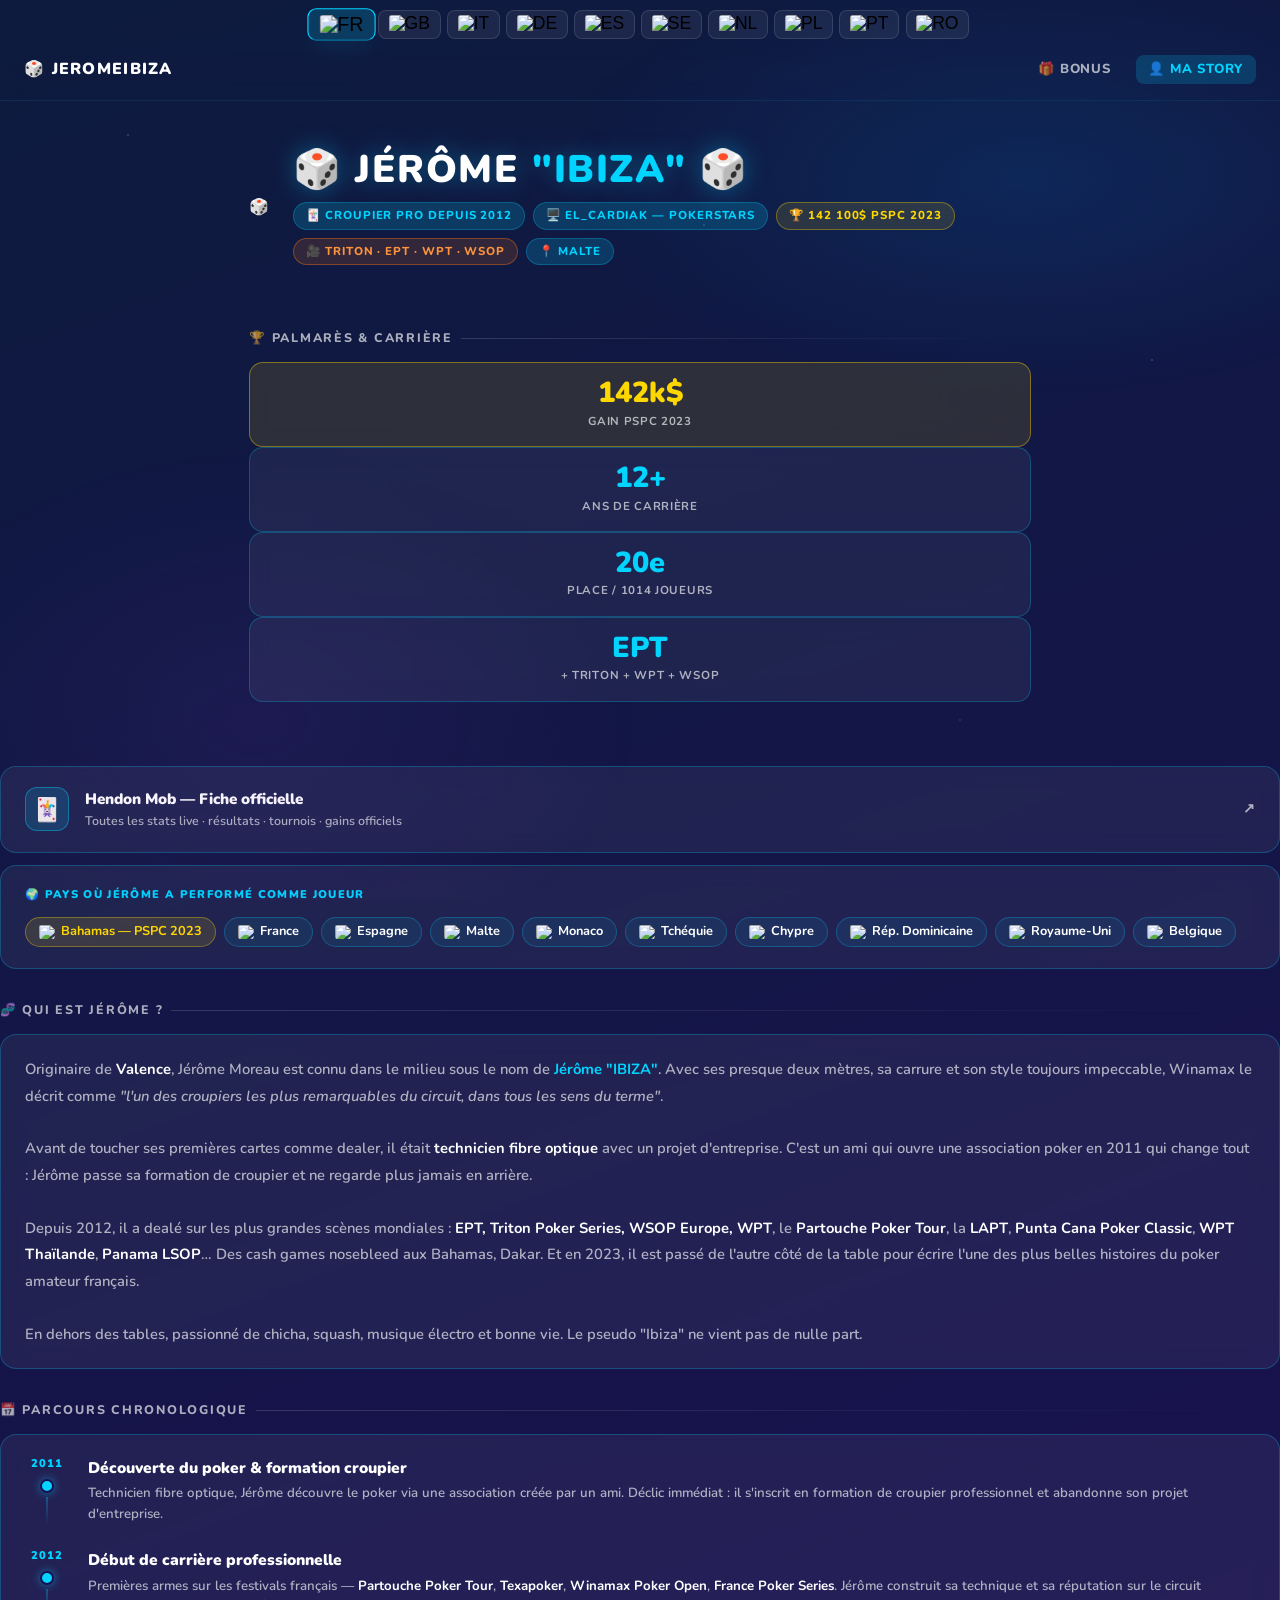
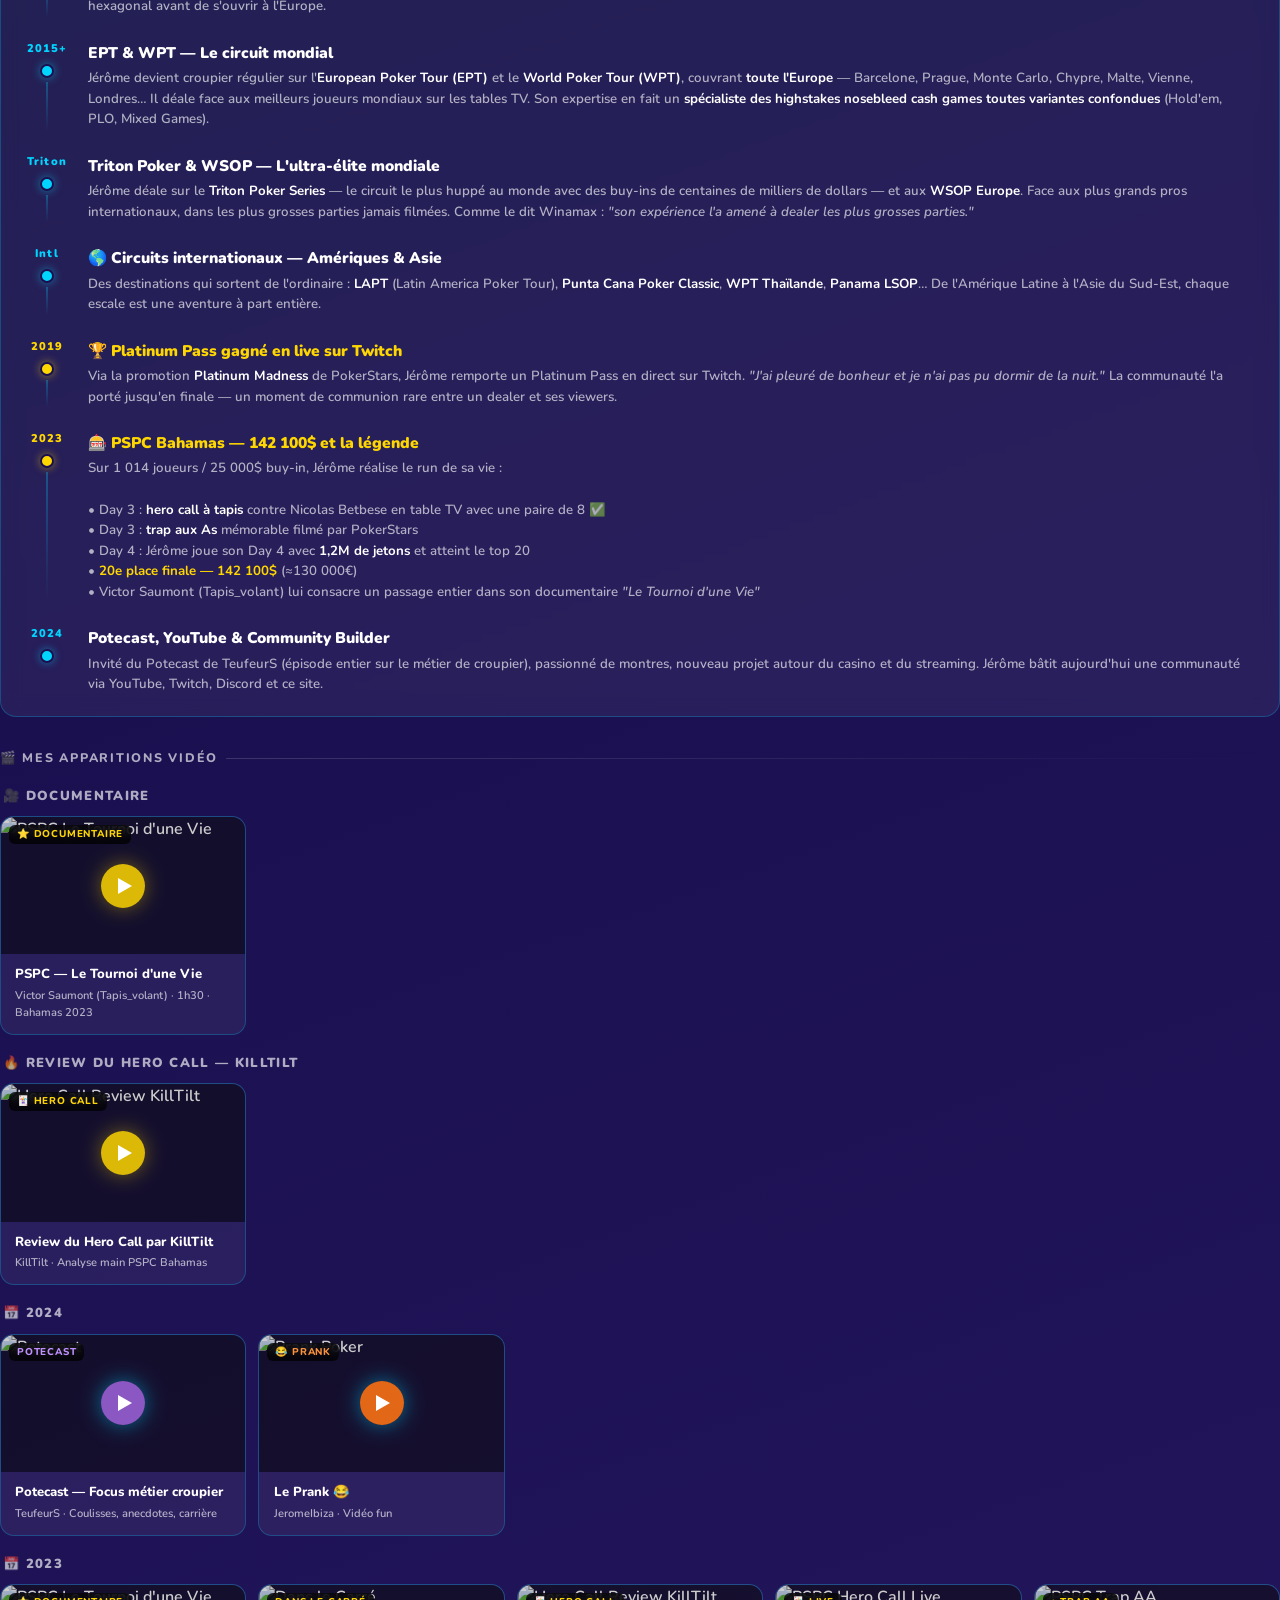
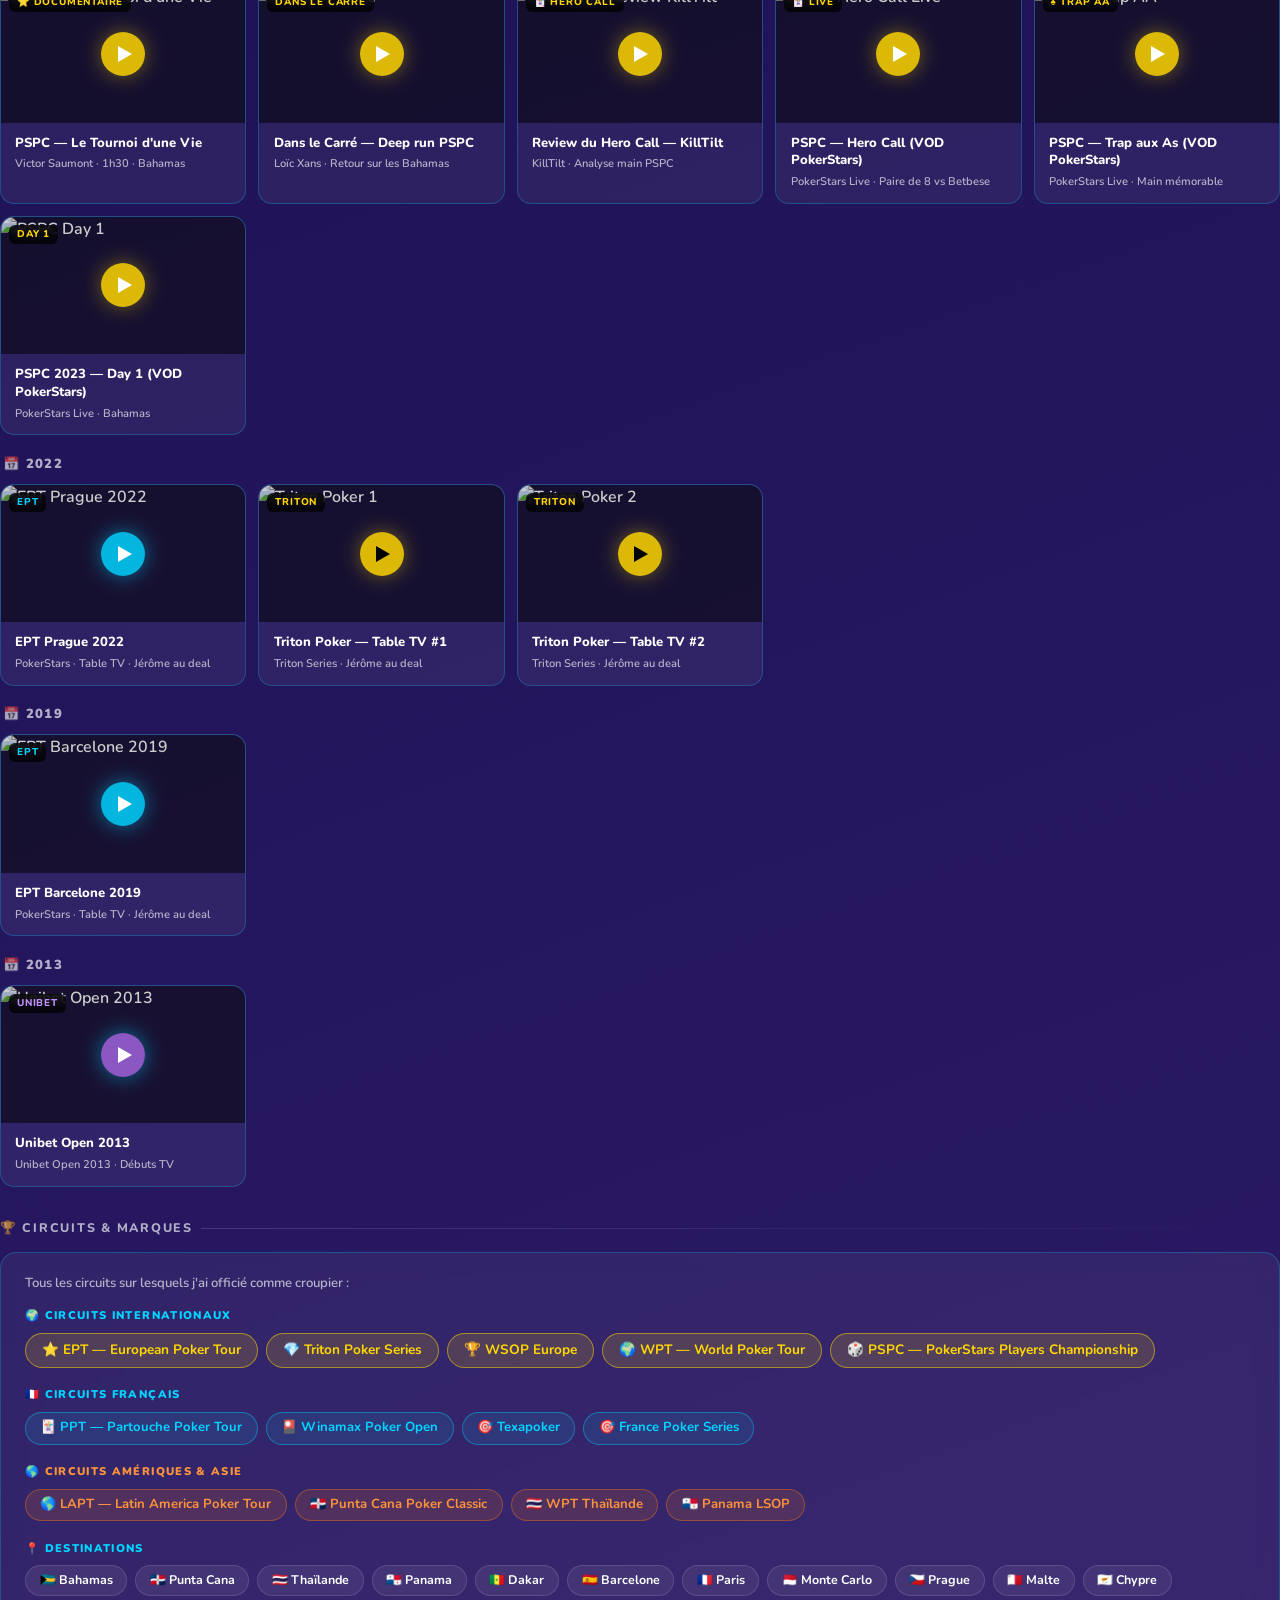
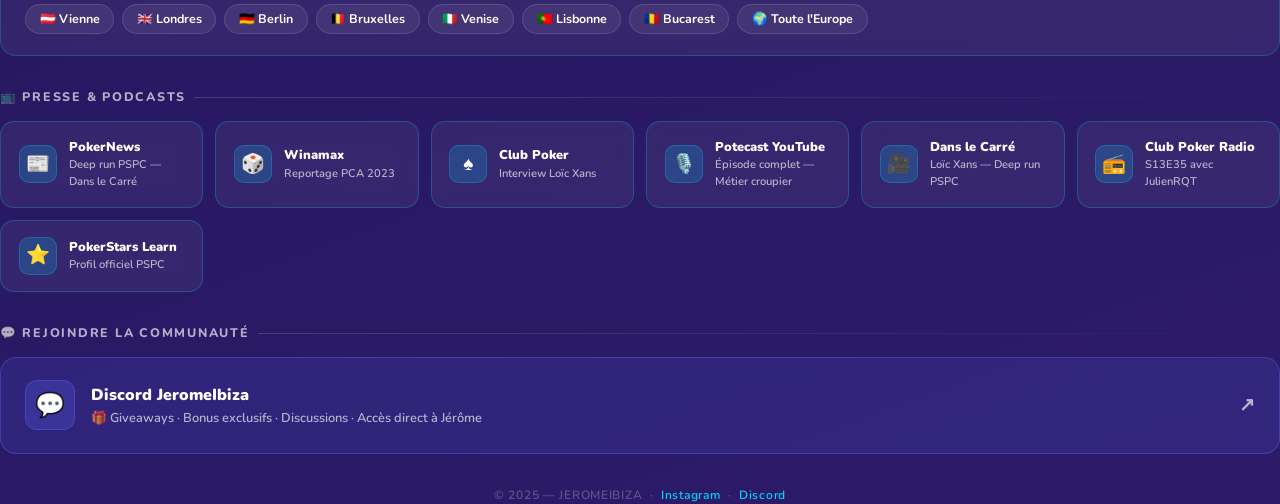
==== commit 19e62498: "Add files via upload" ====
--- a/about.html
+++ b/about.html
@@ -77,7 +77,7 @@
   .wrap {
     position: relative; z-index: 1;
     max-width: 820px; margin: 0 auto;
-    padding: 2rem 1.2rem 4rem;
+    padding: 1.5rem 1.2rem 4rem;
   }
 
   /* HERO */
@@ -240,7 +240,7 @@
   @keyframes fadeUp { from { opacity:0; transform:translateY(16px); } to { opacity:1; transform:translateY(0); } }
 
   /* LANG BAR */
-  .lang-bar { position:relative; z-index:10; display:flex; justify-content:center; flex-wrap:wrap; gap:0.4rem; padding:0.8rem 1.2rem 0; background:transparent; }
+  .lang-bar { position:relative; z-index:10; display:flex; justify-content:center; flex-wrap:wrap; gap:0.4rem; padding:0.6rem 1.2rem 0; background:transparent; }
   .lang-btn { background:rgba(255,255,255,0.06); border:1px solid rgba(255,255,255,0.12); border-radius:8px; padding:0.3rem 0.6rem; font-size:1.1rem; cursor:pointer; transition:background 0.2s, border-color 0.2s, transform 0.1s; line-height:1; }
   .lang-btn:hover { background:rgba(255,255,255,0.14); border-color:var(--cyan); }
   .lang-btn.active { background:rgba(0,212,255,0.18); border-color:var(--cyan); transform:scale(1.12); }
@@ -250,16 +250,16 @@
 
 <!-- LANG BAR -->
 <div class="lang-bar">
-  <button class="lang-btn active" onclick="setLang('fr')" title="Français"><img src="https://flagcdn.com/w40/fr.png" width="28" height="20" alt="FR"></button>
-  <button class="lang-btn" onclick="setLang('en')" title="English"><img src="https://flagcdn.com/w40/gb.png" width="28" height="20" alt="GB"></button>
-  <button class="lang-btn" onclick="setLang('it')" title="Italiano"><img src="https://flagcdn.com/w40/it.png" width="28" height="20" alt="IT"></button>
-  <button class="lang-btn" onclick="setLang('de')" title="Deutsch"><img src="https://flagcdn.com/w40/de.png" width="28" height="20" alt="DE"></button>
-  <button class="lang-btn" onclick="setLang('es')" title="Español"><img src="https://flagcdn.com/w40/es.png" width="28" height="20" alt="ES"></button>
-  <button class="lang-btn" onclick="setLang('sv')" title="Svenska"><img src="https://flagcdn.com/w40/se.png" width="28" height="20" alt="SE"></button>
-  <button class="lang-btn" onclick="setLang('nl')" title="Nederlands"><img src="https://flagcdn.com/w40/nl.png" width="28" height="20" alt="NL"></button>
-  <button class="lang-btn" onclick="setLang('pl')" title="Polski"><img src="https://flagcdn.com/w40/pl.png" width="28" height="20" alt="PL"></button>
-  <button class="lang-btn" onclick="setLang('pt')" title="Português"><img src="https://flagcdn.com/w40/pt.png" width="28" height="20" alt="PT"></button>
-  <button class="lang-btn" onclick="setLang('ro')" title="Română"><img src="https://flagcdn.com/w40/ro.png" width="28" height="20" alt="RO"></button>
+  <button class="lang-btn active" onclick="setLang('fr')" title="Français"><img src="https://cdn.jsdelivr.net/gh/twitter/twemoji@14.0.2/assets/svg/1f1eb-1f1f7.svg" width="28" height="20" alt="FR" style="border-radius:3px;"></button>
+  <button class="lang-btn" onclick="setLang('en')" title="English"><img src="https://cdn.jsdelivr.net/gh/twitter/twemoji@14.0.2/assets/svg/1f1ec-1f1e7.svg" width="28" height="20" alt="GB" style="border-radius:3px;"></button>
+  <button class="lang-btn" onclick="setLang('it')" title="Italiano"><img src="https://cdn.jsdelivr.net/gh/twitter/twemoji@14.0.2/assets/svg/1f1ee-1f1f9.svg" width="28" height="20" alt="IT" style="border-radius:3px;"></button>
+  <button class="lang-btn" onclick="setLang('de')" title="Deutsch"><img src="https://cdn.jsdelivr.net/gh/twitter/twemoji@14.0.2/assets/svg/1f1e9-1f1ea.svg" width="28" height="20" alt="DE" style="border-radius:3px;"></button>
+  <button class="lang-btn" onclick="setLang('es')" title="Español"><img src="https://cdn.jsdelivr.net/gh/twitter/twemoji@14.0.2/assets/svg/1f1ea-1f1f8.svg" width="28" height="20" alt="ES" style="border-radius:3px;"></button>
+  <button class="lang-btn" onclick="setLang('sv')" title="Svenska"><img src="https://cdn.jsdelivr.net/gh/twitter/twemoji@14.0.2/assets/svg/1f1f8-1f1ea.svg" width="28" height="20" alt="SE" style="border-radius:3px;"></button>
+  <button class="lang-btn" onclick="setLang('nl')" title="Nederlands"><img src="https://cdn.jsdelivr.net/gh/twitter/twemoji@14.0.2/assets/svg/1f1f3-1f1f1.svg" width="28" height="20" alt="NL" style="border-radius:3px;"></button>
+  <button class="lang-btn" onclick="setLang('pl')" title="Polski"><img src="https://cdn.jsdelivr.net/gh/twitter/twemoji@14.0.2/assets/svg/1f1f5-1f1f1.svg" width="28" height="20" alt="PL" style="border-radius:3px;"></button>
+  <button class="lang-btn" onclick="setLang('pt')" title="Português"><img src="https://cdn.jsdelivr.net/gh/twitter/twemoji@14.0.2/assets/svg/1f1f5-1f1f9.svg" width="28" height="20" alt="PT" style="border-radius:3px;"></button>
+  <button class="lang-btn" onclick="setLang('ro')" title="Română"><img src="https://cdn.jsdelivr.net/gh/twitter/twemoji@14.0.2/assets/svg/1f1f7-1f1f4.svg" width="28" height="20" alt="RO" style="border-radius:3px;"></button>
 </div>
 
 <nav class="nav">
@@ -272,17 +272,17 @@
 
 <div class="wrap">
 
-  <!-- HERO -->
-  <div class="hero">
-    <div class="hero-avatar">🎲</div>
+  <!-- HEADER COMPACT — même style que index.html -->
+  <div class="header" style="display:flex;align-items:center;gap:1.5rem;text-align:left;padding:1.5rem 0 2rem;">
+    <div class="header-icon" style="flex-shrink:0;">🎲</div>
     <div>
-      <div class="hero-name">Jérôme <span>"IBIZA"</span> Moreau</div>
-      <div class="hero-tags">
+      <div class="hero-name" style="font-size:clamp(1.6rem,5vw,2.4rem);">🎲 Jérôme <span>"IBIZA"</span> 🎲</div>
+      <div class="hero-tags" style="justify-content:flex-start;margin-top:0.7rem;">
         <span class="tag" data-t="tag_dealer">🃏 Croupier pro depuis 2012</span>
         <span class="tag" data-t="tag_online">🖥️ El_cardiaK — PokerStars</span>
         <span class="tag gold">🏆 142 100$ PSPC 2023</span>
         <span class="tag orange">🎥 Triton · EPT · WPT · WSOP</span>
-        <span class="tag" data-t="tag_location">📍 Valence, France</span>
+        <span class="tag" data-t="tag_location">📍 Malte</span>
       </div>
     </div>
   </div>
@@ -733,7 +733,7 @@
 const T = {
   fr: {
     nav_bonus: "🎁 Bonus", nav_story: "👤 Ma Story",
-    tag_dealer: "🃏 Croupier pro depuis 2012", tag_online: "🖥️ El_cardiaK — PokerStars", tag_location: "📍 Valence, France",
+    tag_dealer: "🃏 Croupier pro depuis 2012", tag_online: "🖥️ El_cardiaK — PokerStars", tag_location: "📍 Malte",
     label_stats: "🏆 Palmarès & Carrière", stat_win: "Gain PSPC 2023", stat_years: "Ans de carrière", stat_place: "Place / 1014 joueurs", stat_circuits: "+ Triton + WPT + WSOP",
     label_bio: "🧬 Qui est Jérôme ?",
     bio_text: `Originaire de <strong style="color:#fff">Valence</strong>, Jérôme Moreau est connu dans le milieu sous le nom de <strong style="color:var(--cyan)">Jérôme "IBIZA"</strong>. Avec ses presque deux mètres, sa carrure et son style toujours impeccable, Winamax le décrit comme <em>"l'un des croupiers les plus remarquables du circuit, dans tous les sens du terme"</em>.<br><br>Avant de toucher ses premières cartes comme dealer, il était <strong style="color:#fff">technicien fibre optique</strong> avec un projet d'entreprise. C'est un ami qui ouvre une association poker en 2011 qui change tout : Jérôme passe sa formation de croupier et ne regarde plus jamais en arrière.<br><br>Depuis 2012, il a dealé sur les plus grandes scènes mondiales : <strong style="color:#fff">EPT, Triton Poker Series, WSOP Europe, WPT</strong>, le <strong style="color:#fff">Partouche Poker Tour</strong>, la <strong style="color:#fff">LAPT</strong>, <strong style="color:#fff">Punta Cana Poker Classic</strong>, <strong style="color:#fff">WPT Thaïlande</strong>, <strong style="color:#fff">Panama LSOP</strong>… Il a parcouru <strong style="color:#fff">toute l'Europe</strong> de festival en festival, et s'est imposé comme spécialiste des <strong style="color:#fff">highstakes nosebleed cash games toutes variantes confondues</strong>. En 2023, il est passé de l'autre côté de la table pour écrire l'une des plus belles histoires du poker amateur français.<br><br>En dehors des tables, passionné de chicha, squash, musique électro et bonne vie. Le pseudo "Ibiza" ne vient pas de nulle part.`,
@@ -763,10 +763,10 @@
   },
   en: {
     nav_bonus: "🎁 Bonuses", nav_story: "👤 My Story",
-    tag_dealer: "🃏 Pro dealer since 2012", tag_online: "🖥️ El_cardiaK — PokerStars", tag_location: "📍 Valence, France",
+    tag_dealer: "🃏 Pro dealer since 2012", tag_online: "🖥️ El_cardiaK — PokerStars", tag_location: "📍 Malte",
     label_stats: "🏆 Career highlights", stat_win: "PSPC 2023 winnings", stat_years: "Years of career", stat_place: "Place / 1014 players", stat_circuits: "+ Triton + WPT + WSOP",
     label_bio: "🧬 Who is Jérôme?",
-    bio_text: `From <strong style="color:#fff">Valence, France</strong>, Jérôme Moreau is known in the poker world as <strong style="color:var(--cyan)">Jérôme "IBIZA"</strong>. Standing nearly two meters tall, with his build and always impeccable style, Winamax called him <em>"one of the most remarkable dealers on the circuit, in every sense of the word"</em>.<br><br>Before dealing his first cards professionally, Jérôme was a <strong style="color:#fff">fiber optic technician</strong> with plans to start his own company. A friend opening a poker association in 2011 changed everything — he enrolled in dealer school and never looked back.<br><br>Since 2012, he has dealt at the world's biggest stages: <strong style="color:#fff">EPT, Triton Poker Series, WSOP Europe, WPT</strong>, the <strong style="color:#fff">Partouche Poker Tour</strong>, <strong style="color:#fff">LAPT</strong>, <strong style="color:#fff">Punta Cana Poker Classic</strong>, <strong style="color:#fff">WPT Thailand</strong>, <strong style="color:#fff">Panama LSOP</strong>… Nosebleed cash games in the Bahamas, Dakar. In 2023, he crossed to the other side of the table to write one of the greatest amateur poker stories in France.<br><br>Off the tables: hookah, squash, electronic music and the good life. The nickname "Ibiza" didn't come from nowhere.`,
+    bio_text: `From <strong style="color:#fff">Malte</strong>, Jérôme Moreau is known in the poker world as <strong style="color:var(--cyan)">Jérôme "IBIZA"</strong>. Standing nearly two meters tall, with his build and always impeccable style, Winamax called him <em>"one of the most remarkable dealers on the circuit, in every sense of the word"</em>.<br><br>Before dealing his first cards professionally, Jérôme was a <strong style="color:#fff">fiber optic technician</strong> with plans to start his own company. A friend opening a poker association in 2011 changed everything — he enrolled in dealer school and never looked back.<br><br>Since 2012, he has dealt at the world's biggest stages: <strong style="color:#fff">EPT, Triton Poker Series, WSOP Europe, WPT</strong>, the <strong style="color:#fff">Partouche Poker Tour</strong>, <strong style="color:#fff">LAPT</strong>, <strong style="color:#fff">Punta Cana Poker Classic</strong>, <strong style="color:#fff">WPT Thailand</strong>, <strong style="color:#fff">Panama LSOP</strong>… Nosebleed cash games in the Bahamas, Dakar. In 2023, he crossed to the other side of the table to write one of the greatest amateur poker stories in France.<br><br>Off the tables: hookah, squash, electronic music and the good life. The nickname "Ibiza" didn't come from nowhere.`,
     label_timeline: "📅 Career timeline",
     label_videos: "🎬 My video appearances",
     label_circuits: "🏆 Circuits & brands",
@@ -793,7 +793,7 @@
   },
   it: {
     nav_bonus: "🎁 Bonus", nav_story: "👤 La Mia Storia",
-    tag_dealer: "🃏 Croupier pro dal 2012", tag_online: "🖥️ El_cardiaK — PokerStars", tag_location: "📍 Valence, Francia",
+    tag_dealer: "🃏 Croupier pro dal 2012", tag_online: "🖥️ El_cardiaK — PokerStars", tag_location: "📍 Malte",
     label_stats: "🏆 Carriera & palmares", stat_win: "Vincita PSPC 2023", stat_years: "Anni di carriera", stat_place: "Posto / 1014 giocatori", stat_circuits: "+ Triton + WPT + WSOP",
     label_bio: "🧬 Chi è Jérôme?",
     bio_text: `Originario di <strong style="color:#fff">Valence</strong>, Jérôme Moreau è conosciuto nel mondo del poker come <strong style="color:var(--cyan)">Jérôme "IBIZA"</strong>. Con quasi due metri di altezza, la sua corporatura e il suo stile sempre impeccabile, Winamax lo ha definito <em>"uno dei croupier più notevoli del circuito, in tutti i sensi"</em>.<br><br>Prima di mazzare le prime carte come dealer, era un <strong style="color:#fff">tecnico della fibra ottica</strong> con un progetto imprenditoriale. Un amico che apriva un'associazione poker nel 2011 ha cambiato tutto: si è iscritto alla scuola croupier e non ha mai più guardato indietro.<br><br>Dal 2012 ha dealato sui più grandi palcoscenici mondiali: <strong style="color:#fff">EPT, Triton Poker Series, WSOP Europe, WPT</strong>, <strong style="color:#fff">Partouche Poker Tour</strong>, <strong style="color:#fff">LAPT</strong>, <strong style="color:#fff">Punta Cana Poker Classic</strong>… Cash game nosebleed aux Bahamas, Dakar. E nel 2023 è passato dall'altra parte del tavolo.<br><br>Fuori dai tavoli: narghilè, squash, musica elettronica e buona vita. Il soprannome "Ibiza" non è casuale.`,
@@ -823,7 +823,7 @@
   },
   de: {
     nav_bonus: "🎁 Boni", nav_story: "👤 Meine Story",
-    tag_dealer: "🃏 Profi-Dealer seit 2012", tag_online: "🖥️ El_cardiaK — PokerStars", tag_location: "📍 Valence, Frankreich",
+    tag_dealer: "🃏 Profi-Dealer seit 2012", tag_online: "🖥️ El_cardiaK — PokerStars", tag_location: "📍 Malta",
     label_stats: "🏆 Karriere & Leistungen", stat_win: "PSPC 2023 Gewinn", stat_years: "Jahre Karriere", stat_place: "Platz / 1014 Spieler", stat_circuits: "+ Triton + WPT + WSOP",
     label_bio: "🧬 Wer ist Jérôme?",
     bio_text: `Aus <strong style="color:#fff">Valence</strong> stammend ist Jérôme Moreau in der Pokerwelt bekannt als <strong style="color:var(--cyan)">Jérôme "IBIZA"</strong>. Mit fast zwei Metern Körpergröße, seiner Statur und seinem stets tadellosen Stil nannte Winamax ihn <em>"einen der bemerkenswertesten Dealer auf dem Circuit, in jeder Hinsicht"</em>.<br><br>Bevor er professionell Karten mischte, war Jérôme <strong style="color:#fff">Glasfaser-Techniker</strong> mit Plänen für ein eigenes Unternehmen. Ein Freund, der 2011 einen Pokerverein gründete, änderte alles — er absolvierte die Dealer-Ausbildung und schaute nie zurück.<br><br>Seit 2012 hat er auf den größten Bühnen der Welt gedealt: <strong style="color:#fff">EPT, Triton Poker Series, WSOP Europe, WPT</strong>, <strong style="color:#fff">Partouche Poker Tour</strong>, <strong style="color:#fff">LAPT</strong>, <strong style="color:#fff">Punta Cana Poker Classic</strong>… Nosebleed-Cashgames auf den Bahamas, Dakar. Und 2023 wechselte er die Seite des Tisches.<br><br>Abseits der Tische: Shisha, Squash, Elektromusik und das gute Leben. Der Spitzname "Ibiza" kommt nicht von ungefähr.`,
@@ -853,7 +853,7 @@
   },
   es: {
     nav_bonus: "🎁 Bonos", nav_story: "👤 Mi Historia",
-    tag_dealer: "🃏 Croupier pro desde 2012", tag_online: "🖥️ El_cardiaK — PokerStars", tag_location: "📍 Valence, Francia",
+    tag_dealer: "🃏 Croupier pro desde 2012", tag_online: "🖥️ El_cardiaK — PokerStars", tag_location: "📍 Malte",
     label_stats: "🏆 Palmarés & Carrera", stat_win: "Ganancia PSPC 2023", stat_years: "Años de carrera", stat_place: "Puesto / 1014 jugadores", stat_circuits: "+ Triton + WPT + WSOP",
     label_bio: "🧬 ¿Quién es Jérôme?",
     bio_text: `De <strong style="color:#fff">Valence</strong>, Jérôme Moreau es conocido en el mundo del poker como <strong style="color:var(--cyan)">Jérôme "IBIZA"</strong>. Con casi dos metros de altura, su complexión y su estilo siempre impecable, Winamax lo llamó <em>"uno de los croupiers más notables del circuito, en todos los sentidos"</em>.<br><br>Antes de repartir sus primeras cartas como dealer profesional, era <strong style="color:#fff">técnico de fibra óptica</strong> con planes de montar mi propia empresa. Un amigo que abrió una asociación de poker en 2011 lo cambió todo — se matriculó en la escuela de croupier y nunca miró atrás.<br><br>Desde 2012 ha repartido en los mayores escenarios mundiales: <strong style="color:#fff">EPT, Triton Poker Series, WSOP Europe, WPT</strong>, <strong style="color:#fff">Partouche Poker Tour</strong>, <strong style="color:#fff">LAPT</strong>, <strong style="color:#fff">Punta Cana Poker Classic</strong>… Cash games nosebleed aux Bahamas, Dakar. Y en 2023 cruzó al otro lado de la mesa.<br><br>Fuera de las mesas: narguile, squash, música electrónica y buena vida. El apodo "Ibiza" no viene de la nada.`,
@@ -883,7 +883,7 @@
   },
   sv: {
     nav_bonus: "🎁 Bonusar", nav_story: "👤 Min Story",
-    tag_dealer: "🃏 Proffs-dealer sedan 2012", tag_online: "🖥️ El_cardiaK — PokerStars", tag_location: "📍 Valence, Frankrike",
+    tag_dealer: "🃏 Proffs-dealer sedan 2012", tag_online: "🖥️ El_cardiaK — PokerStars", tag_location: "📍 Malta",
     label_stats: "🏆 Karriär & meriter", stat_win: "PSPC 2023 vinst", stat_years: "Års karriär", stat_place: "Plats / 1014 spelare", stat_circuits: "+ Triton + WPT + WSOP",
     label_bio: "🧬 Vem är Jérôme?",
     bio_text: `Från <strong style="color:#fff">Valence</strong> är Jérôme Moreau känd i pokervärlden som <strong style="color:var(--cyan)">Jérôme "IBIZA"</strong>. Med nästan två meters längd, sin figur och alltid oklanderlig stil kallade Winamax honom <em>"en av de mest anmärkningsvärda dealerna på kretsen, i alla avseenden"</em>.<br><br>Innan han delade kort professionellt var Jérôme <strong style="color:#fff">fiberteknikern</strong> med planer på eget företag. En vän som öppnade en pokerförening 2011 förändrade allt — han utbildade sig till dealer och tittade aldrig tillbaka.<br><br>Sedan 2012 har han dealat på världens största scener: <strong style="color:#fff">EPT, Triton Poker Series, WSOP Europe, WPT</strong>, <strong style="color:#fff">Partouche Poker Tour</strong>, <strong style="color:#fff">LAPT</strong>, <strong style="color:#fff">Punta Cana Poker Classic</strong>… Nosebleed cash games aux Bahamas, Dakar. Och 2023 gick han över till andra sidan bordet.<br><br>Utanför borden: vattenpipa, squash, elektronisk musik och det goda livet. Smeknamnet "Ibiza" kom inte från ingenstans.`,
@@ -913,7 +913,7 @@
   },
   nl: {
     nav_bonus: "🎁 Bonussen", nav_story: "👤 Mijn Verhaal",
-    tag_dealer: "🃏 Pro dealer sinds 2012", tag_online: "🖥️ El_cardiaK — PokerStars", tag_location: "📍 Valence, Frankrijk",
+    tag_dealer: "🃏 Pro dealer sinds 2012", tag_online: "🖥️ El_cardiaK — PokerStars", tag_location: "📍 Malte",
     label_stats: "🏆 Prestaties & Carrière", stat_win: "PSPC 2023 winst", stat_years: "Jaar carrière", stat_place: "Plaats / 1014 spelers", stat_circuits: "+ Triton + WPT + WSOP",
     label_bio: "🧬 Wie is Jérôme?",
     bio_text: `Afkomstig uit <strong style="color:#fff">Valence</strong>, is Jérôme Moreau bekend in de pokerwereld als <strong style="color:var(--cyan)">Jérôme "IBIZA"</strong>. Met bijna twee meter, zijn postuur en altijd onberispelijke stijl noemde Winamax hem <em>"een van de meest opmerkelijke dealers op het circuit, in alle opzichten"</em>.<br><br>Voor hij professioneel kaarten deelde, was Jérôme <strong style="color:#fff">glasvezeltechnicus</strong> met plannen voor een eigen bedrijf. Een vriend die in 2011 een pokervereniging opende veranderde alles — hij volgde een dealersopleiding en keek nooit meer achterom.<br><br>Sinds 2012 heeft hij gedealt op de grootste podia ter wereld: <strong style="color:#fff">EPT, Triton Poker Series, WSOP Europe, WPT</strong>, <strong style="color:#fff">Partouche Poker Tour</strong>, <strong style="color:#fff">LAPT</strong>, <strong style="color:#fff">Punta Cana Poker Classic</strong>… Nosebleed cashgames op de Bahamas, Dakar. En in 2023 stapte hij aan de andere kant van de tafel.<br><br>Buiten de tafels: waterpijp, squash, elektronische muziek en het goede leven. De bijnaam "Ibiza" komt niet zomaar ergens vandaan.`,
@@ -943,7 +943,7 @@
   },
   pl: {
     nav_bonus: "🎁 Bonusy", nav_story: "👤 Moja Historia",
-    tag_dealer: "🃏 Zawodowy krupier od 2012", tag_online: "🖥️ El_cardiaK — PokerStars", tag_location: "📍 Valence, Francja",
+    tag_dealer: "🃏 Zawodowy krupier od 2012", tag_online: "🖥️ El_cardiaK — PokerStars", tag_location: "📍 Malte",
     label_stats: "🏆 Kariera & osiągnięcia", stat_win: "Wygrana PSPC 2023", stat_years: "Lat kariery", stat_place: "Miejsce / 1014 graczy", stat_circuits: "+ Triton + WPT + WSOP",
     label_bio: "🧬 Kim jest Jérôme?",
     bio_text: `Pochodzę z <strong style="color:#fff">Valence</strong>, Jérôme Moreau jest znany w świecie pokera jako <strong style="color:var(--cyan)">Jérôme "IBIZA"</strong>. Mając prawie dwa metry wzrostu, swoją sylwetkę i zawsze nienaganną elegancję, Winamax nazwało go <em>"jednym z najbardziej niezwykłych krupierów na obwodzie, pod każdym względem"</em>.<br><br>Zanim zaczął zawodowo rozdawać karty, Jérôme był <strong style="color:#fff">technikiem światłowodowym</strong> z planami założenia własnej firmy. Przyjaciel, który w 2011 roku otworzył stowarzyszenie pokerowe, zmienił wszystko — zapisał się do szkoły krupierów i nigdy nie spojrzał wstecz.<br><br>Od 2012 roku rozdawał na największych scenach świata: <strong style="color:#fff">EPT, Triton Poker Series, WSOP Europe, WPT</strong>, <strong style="color:#fff">Partouche Poker Tour</strong>, <strong style="color:#fff">LAPT</strong>, <strong style="color:#fff">Punta Cana Poker Classic</strong>… Nosebleed cash game na Bahamach, Dakar. A w 2023 przeszedł na drugą stronę stołu.<br><br>Poza stołami: fajka wodna, squash, muzyka elektroniczna i dobre życie. Pseudonim "Ibiza" nie wziął się znikąd.`,
@@ -973,7 +973,7 @@
   },
   pt: {
     nav_bonus: "🎁 Bónus", nav_story: "👤 A Minha História",
-    tag_dealer: "🃏 Croupier pro desde 2012", tag_online: "🖥️ El_cardiaK — PokerStars", tag_location: "📍 Valence, França",
+    tag_dealer: "🃏 Croupier pro desde 2012", tag_online: "🖥️ El_cardiaK — PokerStars", tag_location: "📍 Malte",
     label_stats: "🏆 Carreira & palmarés", stat_win: "Ganho PSPC 2023", stat_years: "Anos de carreira", stat_place: "Lugar / 1014 jogadores", stat_circuits: "+ Triton + WPT + WSOP",
     label_bio: "🧬 Quem é Jérôme?",
     bio_text: `Natural de <strong style="color:#fff">Valence</strong>, Jérôme Moreau é conhecido no mundo do poker como <strong style="color:var(--cyan)">Jérôme "IBIZA"</strong>. Com quase dois metros de altura, a sua compleição e estilo sempre impecável, a Winamax chamou-o <em>"um dos croupiers mais notáveis do circuito, em todos os sentidos"</em>.<br><br>Antes de distribuir as primeiras cartas como dealer profissional, Jérôme era <strong style="color:#fff">técnico de fibra ótica</strong> com planos para abrir a minha própria empresa. Um amigo que abriu uma associação de poker em 2011 mudou tudo — inscreveu-se numa escola de croupier e nunca mais olhou para trás.<br><br>Desde 2012 que distribui cartas nos maiores palcos mundiais: <strong style="color:#fff">EPT, Triton Poker Series, WSOP Europe, WPT</strong>, <strong style="color:#fff">Partouche Poker Tour</strong>, <strong style="color:#fff">LAPT</strong>, <strong style="color:#fff">Punta Cana Poker Classic</strong>… Cash games nosebleed nas Bahamas, Dakar. E em 2023 passou para o outro lado da mesa.<br><br>Fora das mesas: narguilé, squash, música eletrónica e a boa vida. O apelido "Ibiza" não veio do nada.`,
@@ -1003,7 +1003,7 @@
   },
   ro: {
     nav_bonus: "🎁 Bonusuri", nav_story: "👤 Povestea Mea",
-    tag_dealer: "🃏 Croupier pro din 2012", tag_online: "🖥️ El_cardiaK — PokerStars", tag_location: "📍 Valence, Franța",
+    tag_dealer: "🃏 Croupier pro din 2012", tag_online: "🖥️ El_cardiaK — PokerStars", tag_location: "📍 Malta",
     label_stats: "🏆 Carieră & palmares", stat_win: "Câștig PSPC 2023", stat_years: "Ani de carieră", stat_place: "Loc / 1014 jucători", stat_circuits: "+ Triton + WPT + WSOP",
     label_bio: "🧬 Cine este Jérôme?",
     bio_text: `Din <strong style="color:#fff">Valence</strong>, Jérôme Moreau este cunoscut în lumea pokerului ca <strong style="color:var(--cyan)">Jérôme "IBIZA"</strong>. Cu aproape doi metri înălțime, constituția sa și stilul mereu impecabil, Winamax l-a numit <em>"unul dintre cei mai remarcabili croupieri de pe circuit, în toate sensurile"</em>.<br><br>Înainte de a distribui primele cărți ca dealer profesionist, Jérôme era <strong style="color:#fff">tehnician fibră optică</strong> cu planuri de a-mi deschide propria firmă. Un prieten care a deschis o asociație de poker în 2011 a schimbat totul — s-a înscris la școala de croupier și nu a mai privit înapoi.<br><br>Din 2012, a distribuit cărți pe cele mai mari scene mondiale: <strong style="color:#fff">EPT, Triton Poker Series, WSOP Europe, WPT</strong>, <strong style="color:#fff">Partouche Poker Tour</strong>, <strong style="color:#fff">LAPT</strong>, <strong style="color:#fff">Punta Cana Poker Classic</strong>… Cash game nosebleed la Bahamas, Dakar. Și în 2023 a trecut de cealaltă parte a mesei.<br><br>În afara meselor: narghilă, squash, muzică electronică și viața bună. Porecla "Ibiza" nu a venit de nicăieri.`,
